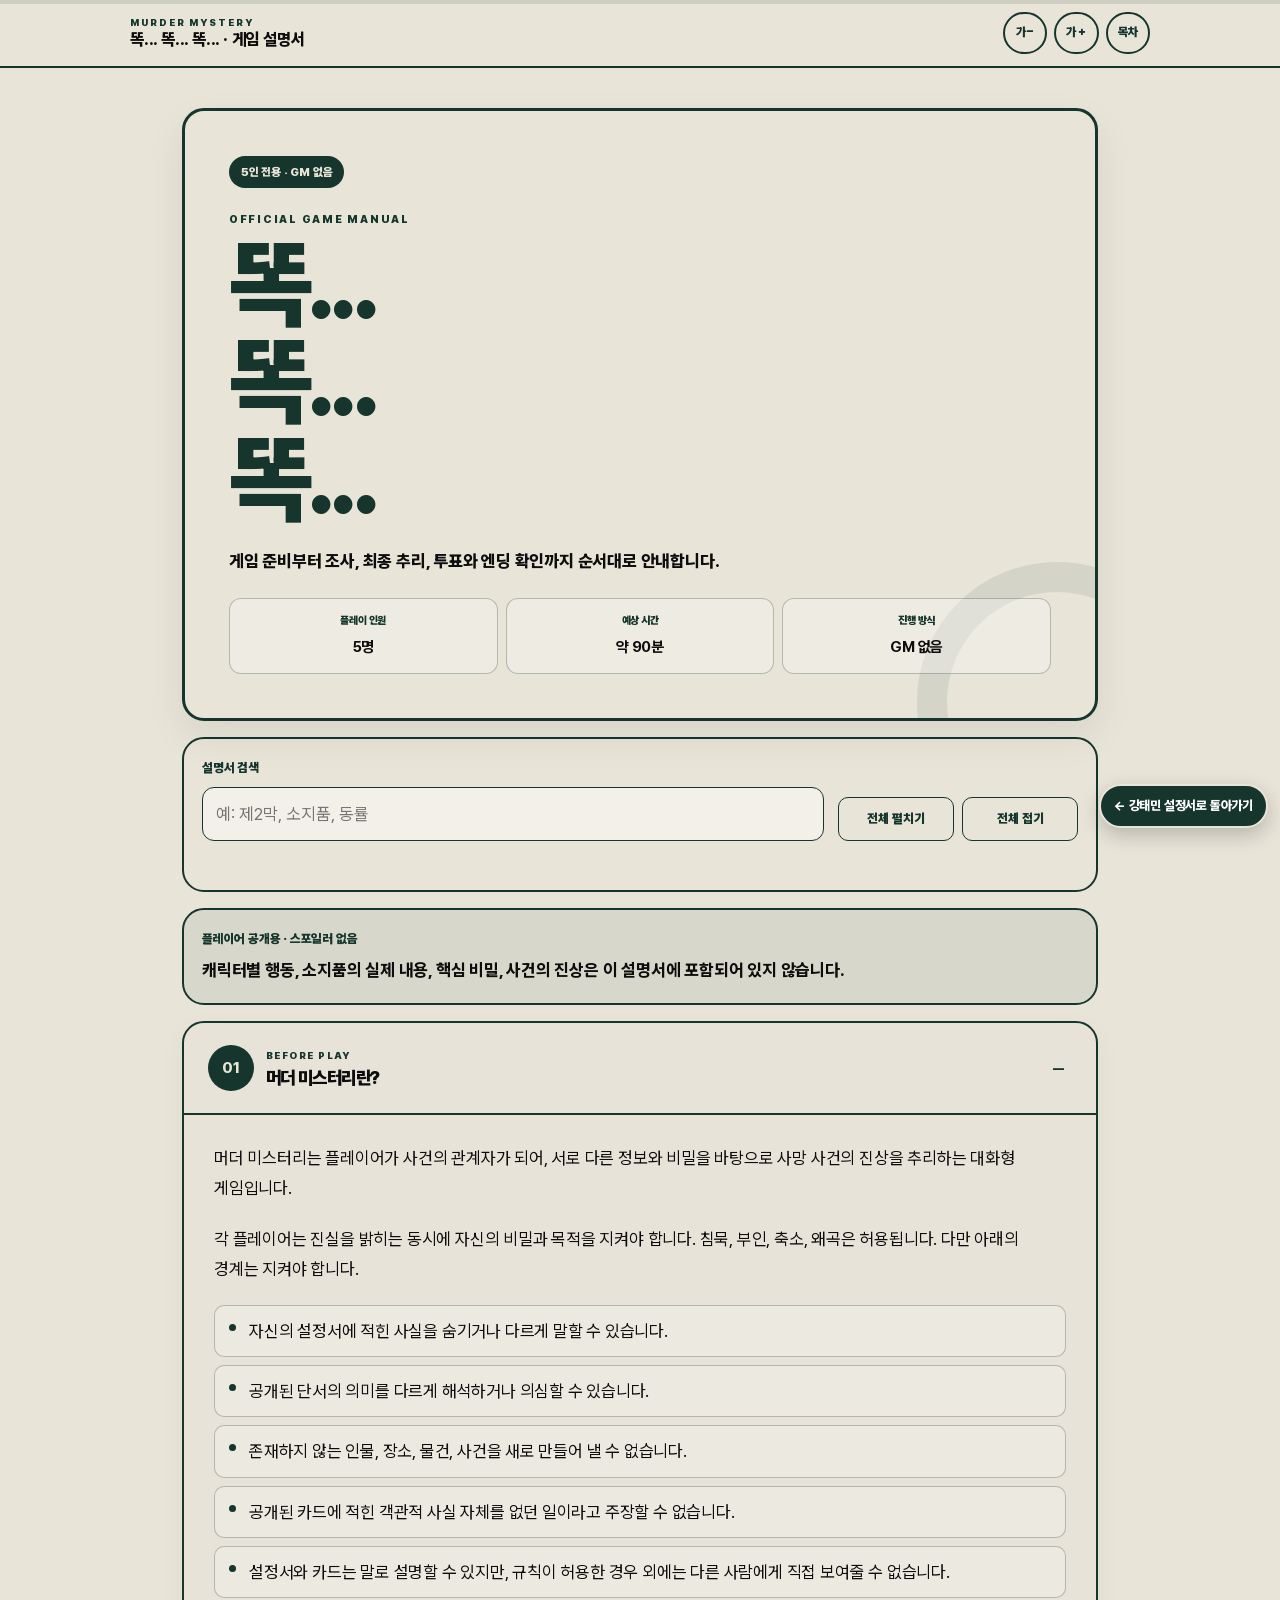
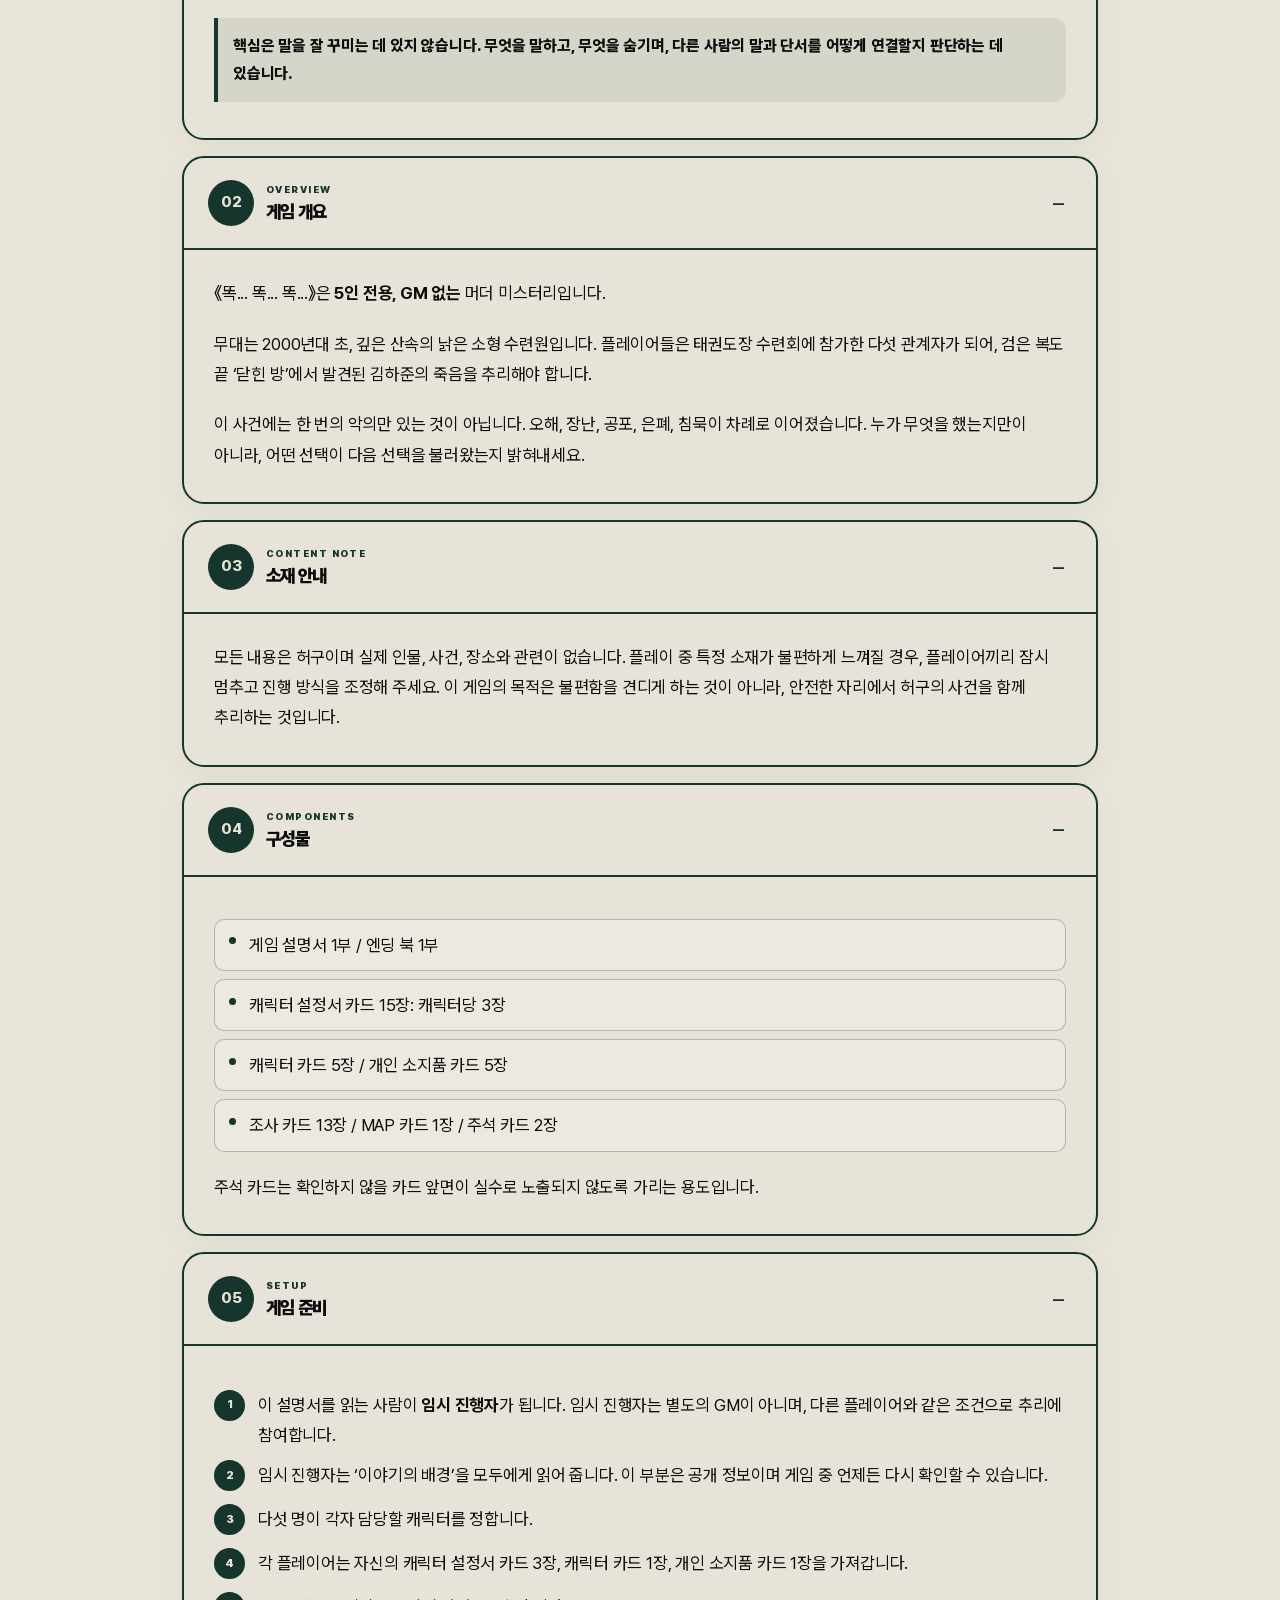
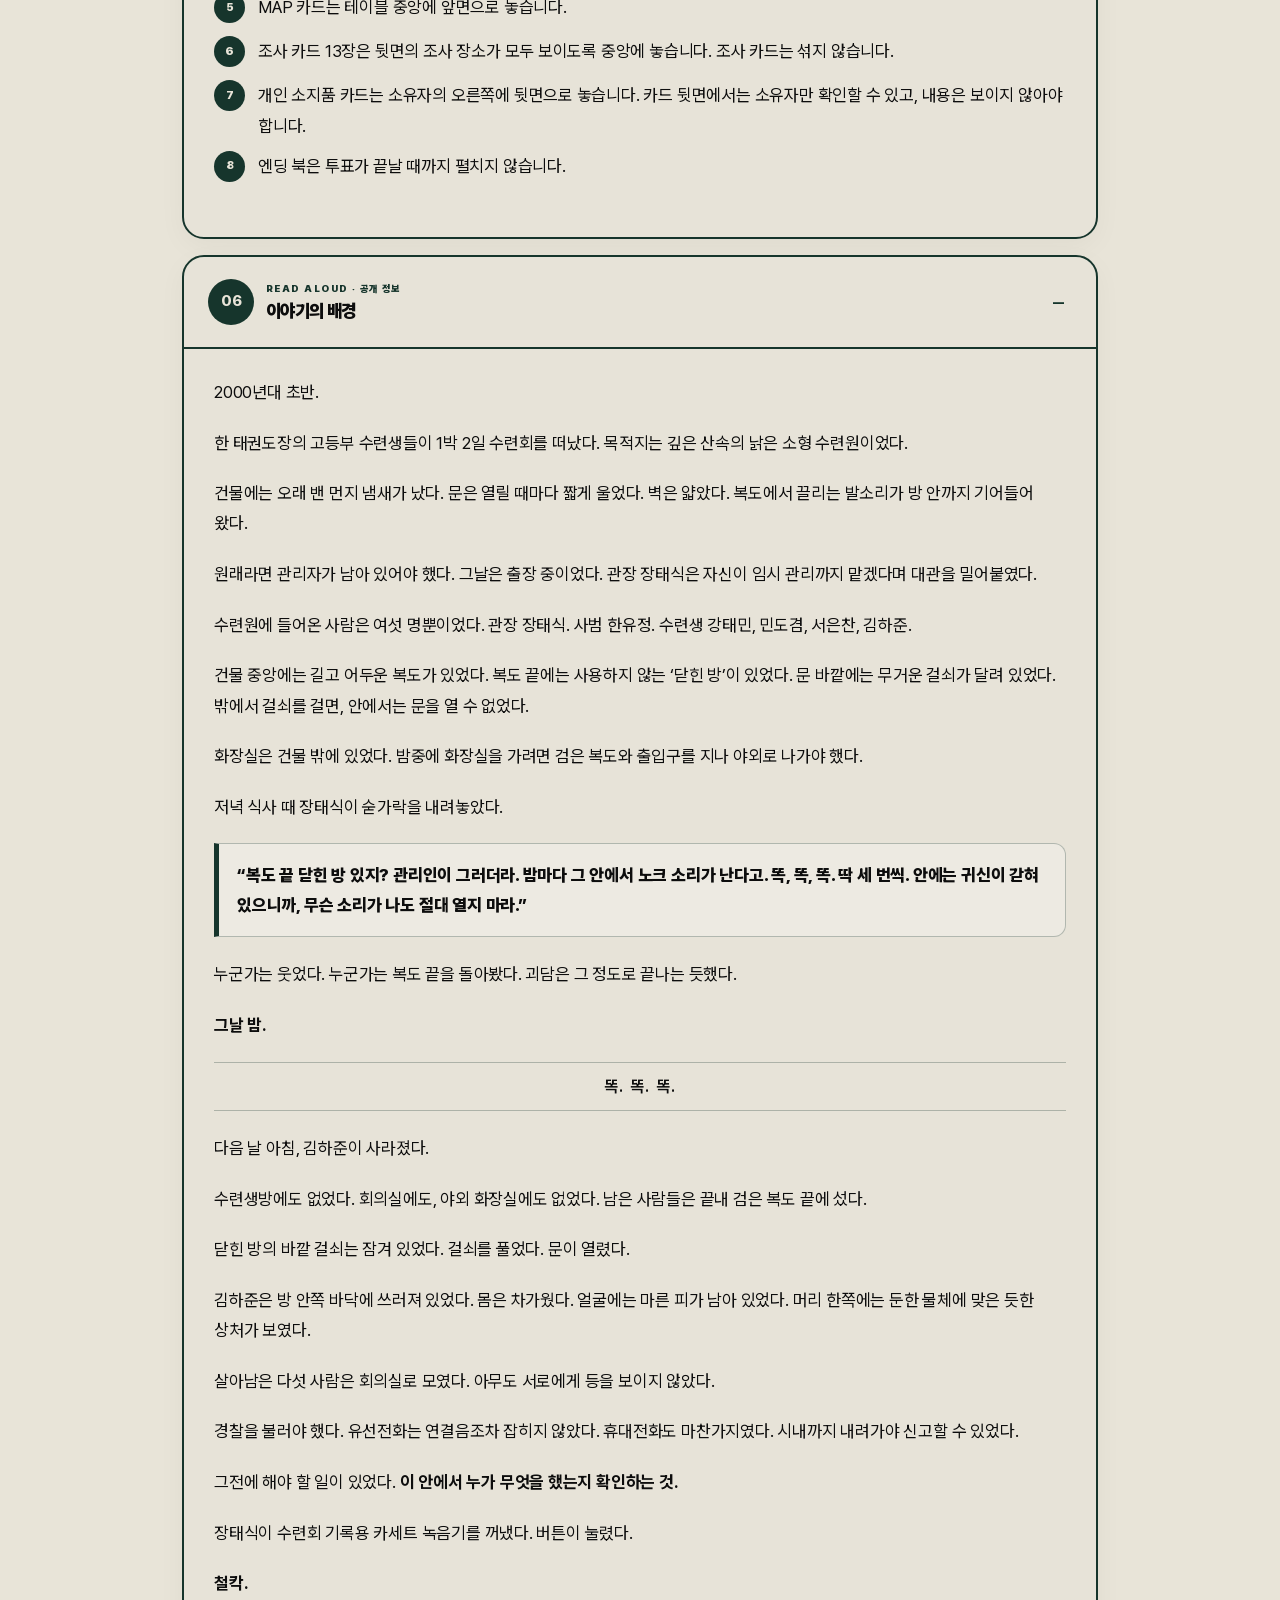
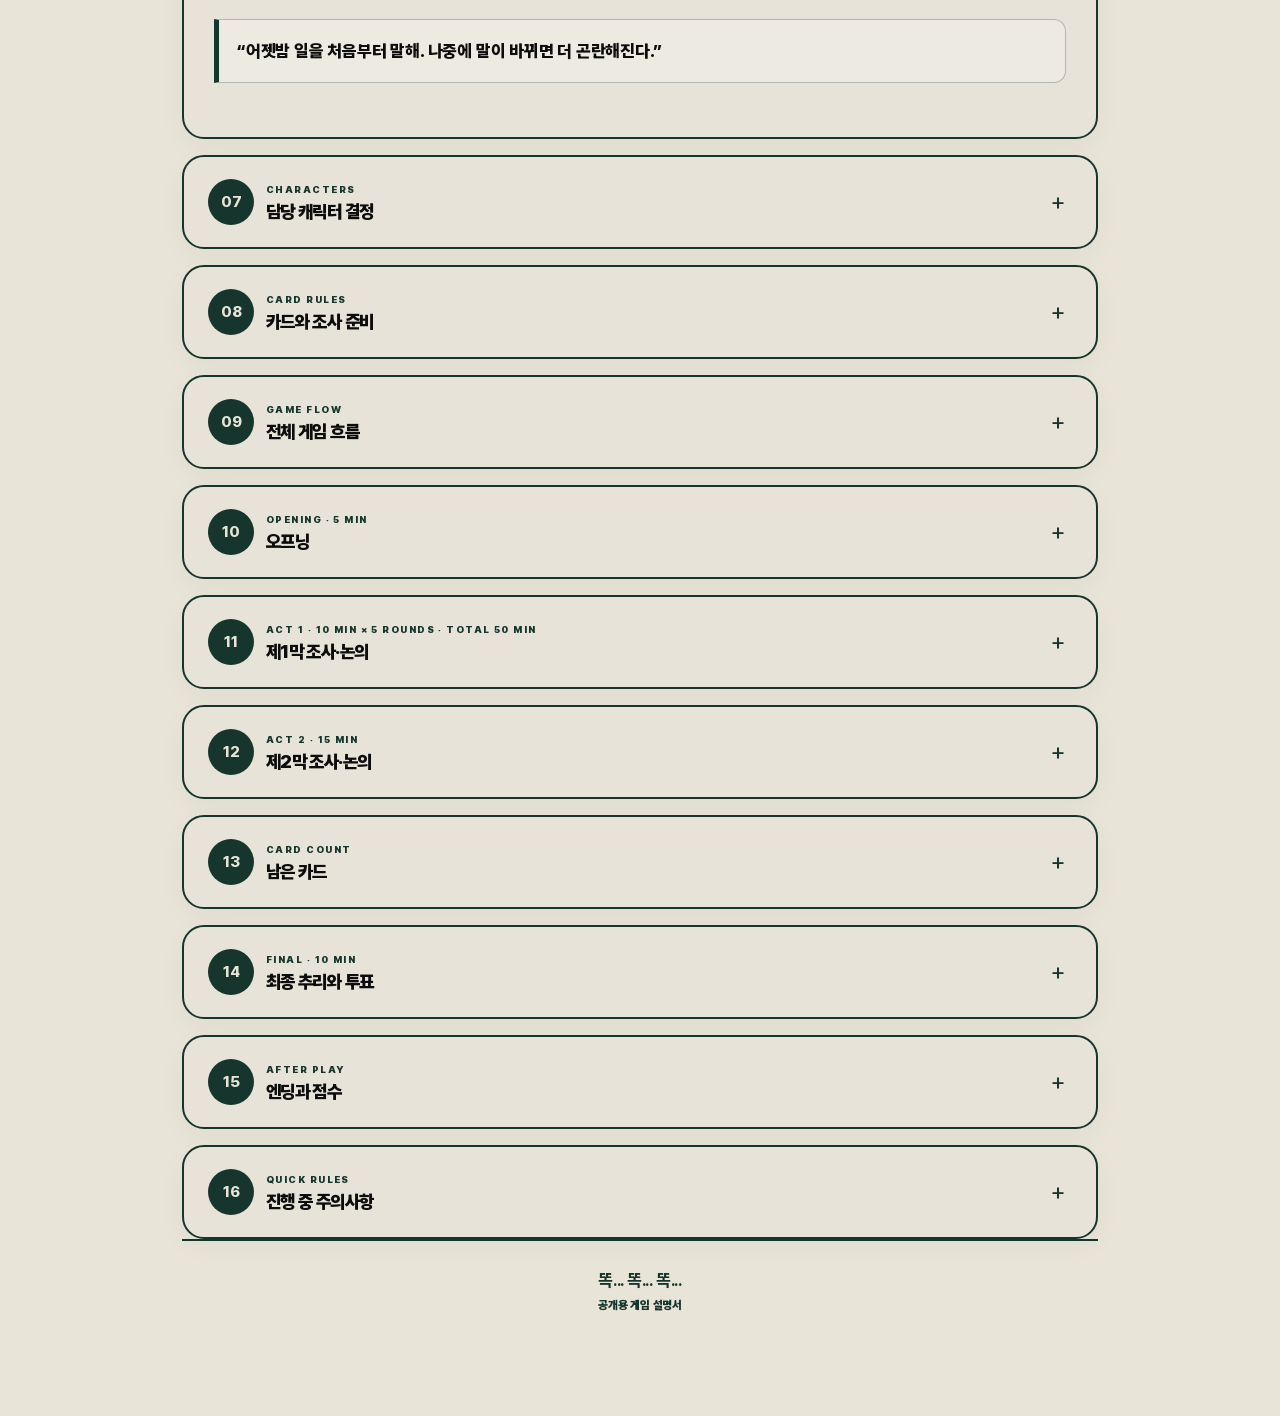
==== game-guide/index.html @ 873e5800 "Add files via upload" ====
<!DOCTYPE html>
<html lang="ko">
<head>
  <meta charset="UTF-8">
  <meta name="viewport" content="width=device-width, initial-scale=1, viewport-fit=cover">
  <meta name="theme-color" content="#E8E4D8">
  <meta name="color-scheme" content="light">
  <meta name="robots" content="noindex,nofollow,noarchive,nosnippet">
  <title>똑... 똑... 똑... | 게임 설명서</title>
  <meta name="description" content="5인용 GM 없는 머더 미스터리 《똑... 똑... 똑...》 공개용 모바일 게임 설명서">
  <link rel="stylesheet" href="style.css">
</head>
<body>
  <a class="character-return" id="characterReturn" href="../index.html?from=guide" aria-label="강태민 설정서로 돌아가기">← 강태민 설정서로 돌아가기</a>
  <div class="scroll-progress" aria-hidden="true"><div class="scroll-progress__bar" id="scrollProgress"></div></div>
  <header class="site-header">
    <div class="site-header__inner">
      <div class="brand"><span class="brand__eyebrow">MURDER MYSTERY</span><h1 class="brand__title">똑... 똑... 똑... · 게임 설명서</h1></div>
      <div class="header-actions" aria-label="읽기 설정">
        <button class="icon-button" id="fontDown" type="button" aria-label="글자 크기 줄이기">가−</button>
        <button class="icon-button" id="fontUp" type="button" aria-label="글자 크기 키우기">가＋</button>
        <button class="icon-button" id="menuToggle" type="button" aria-expanded="false" aria-controls="quickNav">목차</button>
      </div>
    </div>
  </header>
  <nav class="quick-nav" id="quickNav" aria-label="빠른 이동"><a href="#murder-mystery">머더 미스터리란?</a>
<a href="#overview">게임 개요</a>
<a href="#content-note">소재 안내</a>
<a href="#components">구성물</a>
<a href="#setup">게임 준비</a>
<a href="#story">이야기의 배경</a>
<a href="#characters">담당 캐릭터 결정</a>
<a href="#cards">카드와 조사 준비</a>
<a href="#flow">전체 게임 흐름</a>
<a href="#opening">오프닝</a>
<a href="#act-one">제1막 조사·논의</a>
<a href="#act-two">제2막 조사·논의</a>
<a href="#remaining">남은 카드</a>
<a href="#deduction-vote">최종 추리와 투표</a>
<a href="#ending-score">엔딩과 점수</a>
<a href="#important-rules">진행 중 주의사항</a></nav>
  <main class="page-shell">
    <section class="manual-hero">
      <span class="manual-hero__badge">5인 전용 · GM 없음</span>
      <p class="manual-hero__eyebrow">OFFICIAL GAME MANUAL</p>
      <h2>똑...<br>똑...<br>똑...</h2>
      <p class="manual-hero__subtitle">게임 준비부터 조사, 최종 추리, 투표와 엔딩 확인까지 순서대로 안내합니다.</p>
      <div class="manual-summary">
        <div><span>플레이 인원</span><strong>5명</strong></div>
        <div><span>예상 시간</span><strong>약 90분</strong></div>
        <div><span>진행 방식</span><strong>GM 없음</strong></div>
      </div>
    </section>
    <section class="manual-tools" aria-label="설명서 도구">
      <label class="search-box" for="manualSearch"><span>설명서 검색</span><input id="manualSearch" type="search" placeholder="예: 제2막, 소지품, 동률"></label>
      <div class="tool-buttons"><button id="expandAll" type="button">전체 펼치기</button><button id="collapseAll" type="button">전체 접기</button></div>
      <p class="search-status" id="searchStatus" aria-live="polite"></p>
    </section>
    <section class="important-note">
      <strong>플레이어 공개용 · 스포일러 없음</strong>
      <p>캐릭터별 행동, 소지품의 실제 내용, 핵심 비밀, 사건의 진상은 이 설명서에 포함되어 있지 않습니다.</p>
    </section>
    <div id="manualSections">
      <article class="manual-section" id="murder-mystery">
        <button class="section-toggle" type="button" aria-expanded="true" aria-controls="murder-mystery-content">
          <span class="section-number">01</span>
          <span class="section-title-group">
            <span class="section-kicker">BEFORE PLAY</span>
            <span class="section-title">머더 미스터리란?</span>
          </span>
          <span class="toggle-mark" aria-hidden="true">−</span>
        </button>
        <div class="section-content" id="murder-mystery-content">
          <div class="prose">
        <p>머더 미스터리는 플레이어가 사건의 관계자가 되어, 서로 다른 정보와 비밀을 바탕으로 사망 사건의 진상을 추리하는 대화형 게임입니다.</p>
        <p>각 플레이어는 진실을 밝히는 동시에 자신의 비밀과 목적을 지켜야 합니다. 침묵, 부인, 축소, 왜곡은 허용됩니다. 다만 아래의 경계는 지켜야 합니다.</p>
        <ul class="manual-list">
          <li>자신의 설정서에 적힌 사실을 숨기거나 다르게 말할 수 있습니다.</li>
          <li>공개된 단서의 의미를 다르게 해석하거나 의심할 수 있습니다.</li>
          <li>존재하지 않는 인물, 장소, 물건, 사건을 새로 만들어 낼 수 없습니다.</li>
          <li>공개된 카드에 적힌 객관적 사실 자체를 없던 일이라고 주장할 수 없습니다.</li>
          <li>설정서와 카드는 말로 설명할 수 있지만, 규칙이 허용한 경우 외에는 다른 사람에게 직접 보여줄 수 없습니다.</li>
        </ul>
        <div class="rule-callout">핵심은 말을 잘 꾸미는 데 있지 않습니다. 무엇을 말하고, 무엇을 숨기며, 다른 사람의 말과 단서를 어떻게 연결할지 판단하는 데 있습니다.</div></div>
        </div>
      </article>

      <article class="manual-section" id="overview">
        <button class="section-toggle" type="button" aria-expanded="true" aria-controls="overview-content">
          <span class="section-number">02</span>
          <span class="section-title-group">
            <span class="section-kicker">OVERVIEW</span>
            <span class="section-title">게임 개요</span>
          </span>
          <span class="toggle-mark" aria-hidden="true">−</span>
        </button>
        <div class="section-content" id="overview-content">
          <div class="prose">
        <p>《똑... 똑... 똑...》은 <strong>5인 전용, GM 없는</strong> 머더 미스터리입니다.</p>
        <p>무대는 2000년대 초, 깊은 산속의 낡은 소형 수련원입니다. 플레이어들은 태권도장 수련회에 참가한 다섯 관계자가 되어, 검은 복도 끝 ‘닫힌 방’에서 발견된 김하준의 죽음을 추리해야 합니다.</p>
        <p>이 사건에는 한 번의 악의만 있는 것이 아닙니다. 오해, 장난, 공포, 은폐, 침묵이 차례로 이어졌습니다. 누가 무엇을 했는지만이 아니라, 어떤 선택이 다음 선택을 불러왔는지 밝혀내세요.</p></div>
        </div>
      </article>

      <article class="manual-section" id="content-note">
        <button class="section-toggle" type="button" aria-expanded="true" aria-controls="content-note-content">
          <span class="section-number">03</span>
          <span class="section-title-group">
            <span class="section-kicker">CONTENT NOTE</span>
            <span class="section-title">소재 안내</span>
          </span>
          <span class="toggle-mark" aria-hidden="true">−</span>
        </button>
        <div class="section-content" id="content-note-content">
          <div class="prose">
        <p>모든 내용은 허구이며 실제 인물, 사건, 장소와 관련이 없습니다. 플레이 중 특정 소재가 불편하게 느껴질 경우, 플레이어끼리 잠시 멈추고 진행 방식을 조정해 주세요. 이 게임의 목적은 불편함을 견디게 하는 것이 아니라, 안전한 자리에서 허구의 사건을 함께 추리하는 것입니다.</p></div>
        </div>
      </article>

      <article class="manual-section" id="components">
        <button class="section-toggle" type="button" aria-expanded="true" aria-controls="components-content">
          <span class="section-number">04</span>
          <span class="section-title-group">
            <span class="section-kicker">COMPONENTS</span>
            <span class="section-title">구성물</span>
          </span>
          <span class="toggle-mark" aria-hidden="true">−</span>
        </button>
        <div class="section-content" id="components-content">
          <div class="prose">
        <ul class="manual-list">
          <li>게임 설명서 1부 / 엔딩 북 1부</li>
          <li>캐릭터 설정서 카드 15장: 캐릭터당 3장</li>
          <li>캐릭터 카드 5장 / 개인 소지품 카드 5장</li>
          <li>조사 카드 13장 / MAP 카드 1장 / 주석 카드 2장</li>
        </ul>
        <p>주석 카드는 확인하지 않을 카드 앞면이 실수로 노출되지 않도록 가리는 용도입니다.</p></div>
        </div>
      </article>

      <article class="manual-section" id="setup">
        <button class="section-toggle" type="button" aria-expanded="true" aria-controls="setup-content">
          <span class="section-number">05</span>
          <span class="section-title-group">
            <span class="section-kicker">SETUP</span>
            <span class="section-title">게임 준비</span>
          </span>
          <span class="toggle-mark" aria-hidden="true">−</span>
        </button>
        <div class="section-content" id="setup-content">
          <div class="prose">
        <ol class="numbered-list">
          <li>이 설명서를 읽는 사람이 <strong>임시 진행자</strong>가 됩니다. 임시 진행자는 별도의 GM이 아니며, 다른 플레이어와 같은 조건으로 추리에 참여합니다.</li>
          <li>임시 진행자는 ‘이야기의 배경’을 모두에게 읽어 줍니다. 이 부분은 공개 정보이며 게임 중 언제든 다시 확인할 수 있습니다.</li>
          <li>다섯 명이 각자 담당할 캐릭터를 정합니다.</li>
          <li>각 플레이어는 자신의 캐릭터 설정서 카드 3장, 캐릭터 카드 1장, 개인 소지품 카드 1장을 가져갑니다.</li>
          <li>MAP 카드는 테이블 중앙에 앞면으로 놓습니다.</li>
          <li>조사 카드 13장은 뒷면의 조사 장소가 모두 보이도록 중앙에 놓습니다. 조사 카드는 섞지 않습니다.</li>
          <li>개인 소지품 카드는 소유자의 오른쪽에 뒷면으로 놓습니다. 카드 뒷면에서는 소유자만 확인할 수 있고, 내용은 보이지 않아야 합니다.</li>
          <li>엔딩 북은 투표가 끝날 때까지 펼치지 않습니다.</li>
        </ol></div>
        </div>
      </article>

      <article class="manual-section" id="story">
        <button class="section-toggle" type="button" aria-expanded="true" aria-controls="story-content">
          <span class="section-number">06</span>
          <span class="section-title-group">
            <span class="section-kicker">READ ALOUD · 공개 정보</span>
            <span class="section-title">이야기의 배경</span>
          </span>
          <span class="toggle-mark" aria-hidden="true">−</span>
        </button>
        <div class="section-content" id="story-content">
          <div class="prose">
        <div class="story">
          <p>2000년대 초반.</p>
          <p>한 태권도장의 고등부 수련생들이 1박 2일 수련회를 떠났다. 목적지는 깊은 산속의 낡은 소형 수련원이었다.</p>
          <p>건물에는 오래 밴 먼지 냄새가 났다. 문은 열릴 때마다 짧게 울었다. 벽은 얇았다. 복도에서 끌리는 발소리가 방 안까지 기어들어 왔다.</p>
          <p>원래라면 관리자가 남아 있어야 했다. 그날은 출장 중이었다. 관장 장태식은 자신이 임시 관리까지 맡겠다며 대관을 밀어붙였다.</p>
          <p>수련원에 들어온 사람은 여섯 명뿐이었다. 관장 장태식. 사범 한유정. 수련생 강태민, 민도겸, 서은찬, 김하준.</p>
          <p>건물 중앙에는 길고 어두운 복도가 있었다. 복도 끝에는 사용하지 않는 ‘닫힌 방’이 있었다. 문 바깥에는 무거운 걸쇠가 달려 있었다. 밖에서 걸쇠를 걸면, 안에서는 문을 열 수 없었다.</p>
          <p>화장실은 건물 밖에 있었다. 밤중에 화장실을 가려면 검은 복도와 출입구를 지나 야외로 나가야 했다.</p>
          <p>저녁 식사 때 장태식이 숟가락을 내려놓았다.</p>
          <blockquote>“복도 끝 닫힌 방 있지? 관리인이 그러더라. 밤마다 그 안에서 노크 소리가 난다고. 똑, 똑, 똑. 딱 세 번씩. 안에는 귀신이 갇혀 있으니까, 무슨 소리가 나도 절대 열지 마라.”</blockquote>
          <p>누군가는 웃었다. 누군가는 복도 끝을 돌아봤다. 괴담은 그 정도로 끝나는 듯했다.</p>
          <p><strong>그날 밤.</strong></p>
          <p class="story-knock" aria-label="똑. 똑. 똑.">똑. 똑. 똑.</p>
          <p>다음 날 아침, 김하준이 사라졌다.</p>
          <p>수련생방에도 없었다. 회의실에도, 야외 화장실에도 없었다. 남은 사람들은 끝내 검은 복도 끝에 섰다.</p>
          <p>닫힌 방의 바깥 걸쇠는 잠겨 있었다. 걸쇠를 풀었다. 문이 열렸다.</p>
          <p>김하준은 방 안쪽 바닥에 쓰러져 있었다. 몸은 차가웠다. 얼굴에는 마른 피가 남아 있었다. 머리 한쪽에는 둔한 물체에 맞은 듯한 상처가 보였다.</p>
          <p>살아남은 다섯 사람은 회의실로 모였다. 아무도 서로에게 등을 보이지 않았다.</p>
          <p>경찰을 불러야 했다. 유선전화는 연결음조차 잡히지 않았다. 휴대전화도 마찬가지였다. 시내까지 내려가야 신고할 수 있었다.</p>
          <p>그전에 해야 할 일이 있었다. <strong>이 안에서 누가 무엇을 했는지 확인하는 것.</strong></p>
          <p>장태식이 수련회 기록용 카세트 녹음기를 꺼냈다. 버튼이 눌렸다.</p>
          <p><strong>철칵.</strong></p>
          <blockquote>“어젯밤 일을 처음부터 말해. 나중에 말이 바뀌면 더 곤란해진다.”</blockquote>
        </div></div>
        </div>
      </article>

      <article class="manual-section" id="characters">
        <button class="section-toggle" type="button" aria-expanded="false" aria-controls="characters-content">
          <span class="section-number">07</span>
          <span class="section-title-group">
            <span class="section-kicker">CHARACTERS</span>
            <span class="section-title">담당 캐릭터 결정</span>
          </span>
          <span class="toggle-mark" aria-hidden="true">+</span>
        </button>
        <div class="section-content" id="characters-content" hidden>
          <div class="prose">
        <p>아래 다섯 캐릭터 중 각자 한 명을 담당합니다. 희망 캐릭터가 겹치면 상의하여 정하고, 합의가 어렵다면 무작위로 정합니다.</p>
        <ul class="manual-list">
          <li><strong>강태민</strong> / 남성 / 18세 / 태권도장 수련생 / 분위기를 주도하는 고등부 수련생</li>
          <li><strong>민도겸</strong> / 남성 / 18세 / 태권도장 수련생 / 중심 인물의 곁에서 조용히 분위기를 따르는 학생</li>
          <li><strong>서은찬</strong> / 남성 / 17세 / 태권도장 수련생 / 불안이 많고 주변의 눈치를 빠르게 읽는 학생</li>
          <li><strong>한유정</strong> / 여성 / 28세 / 태권도장 사범 / 수련생들을 가장 가까이에서 지도하는 사람</li>
          <li><strong>장태식</strong> / 남성 / 45세 / 태권도장 관장 / 수련회와 시설 안전을 책임진 인솔자</li>
        </ul></div>
        </div>
      </article>

      <article class="manual-section" id="cards">
        <button class="section-toggle" type="button" aria-expanded="false" aria-controls="cards-content">
          <span class="section-number">08</span>
          <span class="section-title-group">
            <span class="section-kicker">CARD RULES</span>
            <span class="section-title">카드와 조사 준비</span>
          </span>
          <span class="toggle-mark" aria-hidden="true">+</span>
        </button>
        <div class="section-content" id="cards-content" hidden>
          <div class="prose">
        <h3>캐릭터 설정서</h3><p>각 플레이어는 자신의 캐릭터 설정서 3장을 손에 들고 진행합니다. 설정서는 언제든 다시 읽을 수 있지만 다른 사람에게 직접 보여줄 수 없습니다.</p>
        <h3>캐릭터 카드</h3><p>오프닝의 첫 진술을 읽을 때만 확인합니다. 첫 진술은 문장을 바꾸지 말고 그대로 읽습니다.</p>
        <h3>개인 소지품 카드</h3><p>소유자만 언제든 확인할 수 있습니다. 다만 조사 대상으로 선택되기 전에는 카드 앞면을 공개하거나 다른 사람에게 보여줄 수 없습니다. 소지품의 내용을 말로 설명하거나 숨기거나 왜곡하는 것은 가능합니다.</p>
        <h3>조사 카드</h3><p>뒷면에는 조사할 장소나 대상의 이름만 적혀 있고, 카드 내용은 앞면에만 있습니다. 섞지 않고 모든 플레이어가 원하는 조사 대상을 고를 수 있도록 펼쳐 놓습니다.</p>
        <div class="rule-callout"><strong>조사 카드 13장 + 개인 소지품 카드 5장 = 조사 가능 카드 18장</strong></div></div>
        </div>
      </article>

      <article class="manual-section" id="flow">
        <button class="section-toggle" type="button" aria-expanded="false" aria-controls="flow-content">
          <span class="section-number">09</span>
          <span class="section-title-group">
            <span class="section-kicker">GAME FLOW</span>
            <span class="section-title">전체 게임 흐름</span>
          </span>
          <span class="toggle-mark" aria-hidden="true">+</span>
        </button>
        <div class="section-content" id="flow-content" hidden>
          <div class="prose">
        <div class="flow-box flow-box--timeline">
          <span>오프닝 <strong>5분</strong></span><span class="flow-box__act-one">제1막 <strong>10분 × 5회</strong><small>총 50분 · 5회 모두 진행</small></span><span>제2막 <strong>15분</strong></span><span>최종 추리 <strong>5분</strong></span><span>투표 <strong>5분</strong></span><span>엔딩·점수</span>
        </div>
        <p>제한 시간은 긴장을 위한 기준입니다. 전원이 동의하면 조금 조정할 수 있습니다.</p></div>
        </div>
      </article>

      <article class="manual-section" id="opening">
        <button class="section-toggle" type="button" aria-expanded="false" aria-controls="opening-content">
          <span class="section-number">10</span>
          <span class="section-title-group">
            <span class="section-kicker">OPENING · 5 MIN</span>
            <span class="section-title">오프닝</span>
          </span>
          <span class="toggle-mark" aria-hidden="true">+</span>
        </button>
        <div class="section-content" id="opening-content" hidden>
          <div class="prose">
        <ol class="numbered-list">
          <li>모두 자신의 캐릭터 설정서 3장을 조용히 읽습니다.</li>
          <li>설정서의 원문은 다른 플레이어에게 보여주거나 그대로 낭독하지 않습니다.</li>
          <li>설정서 확인이 끝나면 캐릭터 카드의 첫 진술을 순서대로 읽습니다.</li>
          <li>첫 진술은 김하준의 시신이 발견된 직후, 각 인물이 녹음기 앞에서 한 공개 진술입니다. 문장을 바꾸지 않습니다.</li>
          <li>모든 첫 진술이 끝나면 제1막 <strong>1회차</strong>를 시작합니다.</li>
        </ol></div>
        </div>
      </article>

      <article class="manual-section" id="act-one">
        <button class="section-toggle" type="button" aria-expanded="false" aria-controls="act-one-content">
          <span class="section-number">11</span>
          <span class="section-title-group">
            <span class="section-kicker">ACT 1 · 10 MIN × 5 ROUNDS · TOTAL 50 MIN</span>
            <span class="section-title">제1막 조사·논의</span>
          </span>
          <span class="toggle-mark" aria-hidden="true">+</span>
        </button>
        <div class="section-content" id="act-one-content" hidden>
          <div class="prose">
        <div class="act-one-alert" role="note" aria-label="제1막 반복 진행 안내">
          <strong>한 번만 진행하고 제2막으로 넘어가지 마세요.</strong>
          <span>아래의 <b>10분짜리 조사·논의를 담당자를 바꾸며 총 5회 반복</b>합니다. 제1막 전체 시간은 총 50분입니다.</span>
        </div>

        <h3 class="step-heading">제1막 전체 5회차</h3>
        <div class="round-repeat-grid" aria-label="제1막 1회차부터 5회차까지">
          <div class="round-repeat-item"><strong>1회차</strong><span>10분</span></div>
          <div class="round-repeat-item"><strong>2회차</strong><span>10분</span></div>
          <div class="round-repeat-item"><strong>3회차</strong><span>10분</span></div>
          <div class="round-repeat-item"><strong>4회차</strong><span>10분</span></div>
          <div class="round-repeat-item"><strong>5회차</strong><span>10분</span></div>
        </div>
        <p class="round-repeat-caption">첫 조사 담당자를 정한 뒤, 매 회차가 끝날 때마다 시계 방향의 다음 플레이어가 담당합니다. 다섯 명 모두 한 번씩 담당해야 합니다.</p>

        <h3 class="step-heading">한 회차 10분의 진행 순서</h3>
        <ol class="round-flow-list">
          <li><span class="flow-number" aria-hidden="true">1</span><span class="flow-text">이번 회차의 조사 담당자를 확인합니다.</span></li>
          <li><span class="flow-number" aria-hidden="true">2</span><span class="flow-text">조사 담당자가 조사 가능 카드 2장을 선택합니다.</span></li>
          <li><span class="flow-number" aria-hidden="true">3</span><span class="flow-text">선택한 두 카드를 즉시 전체 공개합니다.</span></li>
          <li><span class="flow-number" aria-hidden="true">4</span><span class="flow-text">10분 중 남은 시간 동안 자유롭게 논의합니다.</span></li>
          <li><span class="flow-number" aria-hidden="true">5</span><span class="flow-text">10분이 끝나면 다음 담당자로 바꾸어 새 회차를 시작합니다.</span></li>
        </ol>
        <p>각 조사 담당자는 아직 공개되지 않은 조사 가능 카드 2장을 고릅니다.</p>
        <ul class="manual-list">
          <li>조사 카드 2장을 선택할 수 있습니다.</li>
          <li>조사 카드 1장과 다른 사람의 개인 소지품 카드 1장을 선택할 수 있습니다.</li>
          <li>개인 소지품 카드 2장을 동시에 선택할 수 없습니다.</li>
          <li>자신의 개인 소지품 카드는 선택할 수 없습니다.</li>
        </ul>
        <p>선택한 두 카드는 즉시 전체 공개합니다. 공개된 카드는 테이블 중앙에 앞면으로 놓고 누구나 다시 확인할 수 있게 둡니다.</p>
        <p>카드 공개 뒤 남은 시간 동안 자유롭게 논의합니다. 공개 단서, 첫 진술, 서로의 말에 드러난 모순을 연결해 사건을 추리합니다.</p></div>
        <div class="act-one-exit" role="note">
          <strong>제2막으로 넘어가기 전 반드시 확인</strong>
          <span>① 5회차까지 모두 종료&nbsp;&nbsp; ② 다섯 명 모두 조사 담당 완료&nbsp;&nbsp; ③ 공개 카드 총 10장</span>
          <b>세 조건이 모두 충족되어야 제2막으로 이동합니다.</b>
        </div>
        </div>
      </article>

      <article class="manual-section" id="act-two">
        <button class="section-toggle" type="button" aria-expanded="false" aria-controls="act-two-content">
          <span class="section-number">12</span>
          <span class="section-title-group">
            <span class="section-kicker">ACT 2 · 15 MIN</span>
            <span class="section-title">제2막 조사·논의</span>
          </span>
          <span class="toggle-mark" aria-hidden="true">+</span>
        </button>
        <div class="section-content" id="act-two-content" hidden>
          <div class="prose">
        <div class="rule-callout"><strong>제1막 5회차를 모두 마치고, 전체 공개 카드가 총 10장인지 확인한 뒤 제2막을 시작합니다.</strong></div>
        <ol class="numbered-list">
          <li>첫 조사 담당자부터 시계 방향으로 아직 확인되지 않은 조사 가능 카드 1장을 골라 자기 앞에 뒷면으로 가져옵니다.</li>
          <li>앞선 플레이어가 가져간 카드는 다시 선택할 수 없습니다.</li>
          <li>다섯 명의 선택이 모두 끝난 뒤, 각자 가져온 카드 앞면을 개인적으로 확인합니다.</li>
          <li>가져온 카드는 전체 공개하거나 다른 플레이어에게 직접 보여줄 수 없습니다.</li>
          <li>카드 내용을 말로 설명하는 것은 가능하며, 숨기거나 왜곡하거나 거짓말할 수도 있습니다.</li>
        </ol>
        <div class="rule-callout">다른 사람의 개인 소지품을 가져왔다면 원래 소유자도 내용을 알고 있습니다. 제2막 정보는 ‘선택한 사람만 아는 정보’가 아니라 <strong>전체에게 공개되지 않은 정보</strong>입니다.</div></div>
        </div>
      </article>

      <article class="manual-section" id="remaining">
        <button class="section-toggle" type="button" aria-expanded="false" aria-controls="remaining-content">
          <span class="section-number">13</span>
          <span class="section-title-group">
            <span class="section-kicker">CARD COUNT</span>
            <span class="section-title">남은 카드</span>
          </span>
          <span class="toggle-mark" aria-hidden="true">+</span>
        </button>
        <div class="section-content" id="remaining-content" hidden>
          <div class="prose">
        <div class="flow-box"><span>전체 <strong>18장</strong></span><span>제1막 전체 공개 <strong>10장</strong></span><span>제2막 비공개 확인 <strong>5장</strong></span><span>끝까지 미확인 <strong>3장</strong></span></div>
        <p>마지막까지 확인되지 않은 3장은 게임 종료 전까지 볼 수 없습니다.</p>
        <p>카드 선택 자체도 추리의 일부입니다. 모든 조합이 같은 난도로 이어지는 것은 아니므로, 이미 나온 정보와 연결되는 장소와 소지품을 신중히 선택해야 합니다.</p></div>
        </div>
      </article>

      <article class="manual-section" id="deduction-vote">
        <button class="section-toggle" type="button" aria-expanded="false" aria-controls="deduction-vote-content">
          <span class="section-number">14</span>
          <span class="section-title-group">
            <span class="section-kicker">FINAL · 10 MIN</span>
            <span class="section-title">최종 추리와 투표</span>
          </span>
          <span class="toggle-mark" aria-hidden="true">+</span>
        </button>
        <div class="section-content" id="deduction-vote-content" hidden>
          <div class="prose">
        <h3>최종 추리 · 5분</h3>
        <p>제2막 조사 / 논의가 끝나면 최종 추리를 진행한다. 제한 시간은 5분이다. 이 시간에는 더 이상 카드를 선택하지 않는다. 플레이어들은 지금까지 나온 정보를 바탕으로 마지막 논의를 한다. 최종 추리가 끝나면 투표로 넘어간다.</p>
        <h3>투표 · 5분</h3>
        <p>김하준의 사망에 가장 직접적인 원인을 만들고, 그를 살릴 수 있었던 마지막 가능성을 끊은 <strong>‘최종 책임자’ 한 명</strong>을 지목합니다. 어느 인물도 이 기준에 해당하지 않고 순수한 사고사라고 판단한다면 ‘사고사’에 투표할 수 있습니다.</p>
        <p>원한다면 투표 직전 각자 최종 추리를 1분 이내로 말합니다. 투표는 동시에 공개합니다.</p>
        <div class="rule-callout">동률이면 동률 대상만 두고 3분간 재논의한 뒤 재투표합니다. 다시 동률이면 제1막의 첫 조사 담당자가 동률 대상 중 하나를 최종 지목합니다.</div></div>
        </div>
      </article>

      <article class="manual-section" id="ending-score">
        <button class="section-toggle" type="button" aria-expanded="false" aria-controls="ending-score-content">
          <span class="section-number">15</span>
          <span class="section-title-group">
            <span class="section-kicker">AFTER PLAY</span>
            <span class="section-title">엔딩과 점수</span>
          </span>
          <span class="toggle-mark" aria-hidden="true">+</span>
        </button>
        <div class="section-content" id="ending-score-content" hidden>
          <div class="prose">
        <h3>엔딩 확인</h3>
        <ol class="numbered-list">
          <li>최종 지목 대상에 해당하는 엔딩을 읽습니다.</li>
          <li>반드시 ‘사건의 진실’과 ‘주요 단서 해설’을 이어서 읽습니다.</li>
          <li>각자 숨긴 비밀, 제2막에서 확인한 카드, 공개되지 않은 개인 소지품을 자유롭게 밝히며 사건을 되짚습니다.</li>
        </ol>
        <h3>점수 계산 · 선택 규칙</h3>
        <p>점수는 사건의 진실을 확인한 뒤 각 설정서의 목적을 기준으로 계산합니다.</p>
        <p>‘특정 인물에게 핵심 비밀 두 가지가 모두 들키지 않는다’는 목표는 두 비밀이 모두 정확히 간파되었을 때만 실패합니다. 상대가 0개 또는 1개만 알아냈다면 성공입니다. 문장을 그대로 맞힐 필요는 없지만, 비밀이 사건에서 어떤 의미였는지 설명할 수 있어야 ‘간파’로 인정합니다.</p>
        <p>가장 높은 점수를 얻은 플레이어가 ‘최고 추리자’입니다. 동점은 공동 우승입니다.</p></div>
        </div>
      </article>

      <article class="manual-section" id="important-rules">
        <button class="section-toggle" type="button" aria-expanded="false" aria-controls="important-rules-content">
          <span class="section-number">16</span>
          <span class="section-title-group">
            <span class="section-kicker">QUICK RULES</span>
            <span class="section-title">진행 중 주의사항</span>
          </span>
          <span class="toggle-mark" aria-hidden="true">+</span>
        </button>
        <div class="section-content" id="important-rules-content" hidden>
          <div class="prose">
        <ul class="manual-list">
          <li>설정서와 비공개 카드는 직접 보여주지 않습니다.</li>
          <li>공개 카드의 존재와 객관적 문구는 부정할 수 없습니다. 해석과 책임은 얼마든지 다툴 수 있습니다.</li>
          <li>새로운 인물, 통로, 물건, 초자연 현상을 즉석에서 만들지 않습니다.</li>
          <li>자신의 비밀을 숨길 수 있지만, 게임 밖의 개인정보나 실제 경험을 연기에 끌어오지 않습니다.</li>
          <li>투표는 ‘가장 수상한 사람’이 아니라 사망의 결정적 흐름을 만든 최종 책임자를 고르는 절차입니다.</li>
        </ul></div>
        </div>
      </article></div>
    <section class="no-results" id="noResults" hidden><strong>검색 결과가 없습니다.</strong><p>다른 단어로 검색하거나 검색어를 지워 주세요.</p></section>
    <footer class="site-footer"><strong>똑... 똑... 똑...</strong><p>공개용 게임 설명서</p></footer>
  </main>
  <button class="back-to-top" id="backToTop" type="button" tabindex="-1" aria-hidden="true" aria-label="맨 위로 이동" title="맨 위로">↑</button>
  <script src="script.js"></script>
</body>
</html>
---- game-guide/style.css ----
@font-face {
  font-family: "Pretendard";
  src: url("PretendardVariable.woff2") format("woff2-variations");
  font-style: normal;
  font-weight: 100 900;
  font-display: swap;
}

.character-return {
  position: fixed;
  right: 12px;
  bottom: calc(72px + env(safe-area-inset-bottom, 0px));
  z-index: 90;
  display: inline-flex;
  align-items: center;
  min-height: 44px;
  padding: 9px 13px;
  color: #fff;
  background: #16352C;
  border: 2px solid #E8E4D8;
  border-radius: 999px;
  box-shadow: 0 7px 20px rgba(13, 13, 13, .22);
  font-size: 13px;
  font-weight: 800;
  line-height: 1.2;
  text-decoration: none;
}

:root {
  --paper: #E8E4D8;
  --ink: #0D0D0D;
  --navy: #16352C;
  --navy-soft: rgba(22, 53, 44, 0.09);
  --navy-mid: rgba(22, 53, 44, 0.28);
  --shadow: 0 16px 40px rgba(11, 11, 11, 0.07);
  --body-size: 17px;
  --radius-lg: 22px;
  --radius-md: 14px;
  --safe-bottom: env(safe-area-inset-bottom, 0px);
}

* { box-sizing: border-box; }

html {
  scroll-behavior: smooth;
  scroll-padding-top: 112px;
}

body {
  margin: 0;
  min-width: 320px;
  color: var(--ink);
  background: var(--paper);
  font-family: "Pretendard", sans-serif;
  font-size: var(--body-size);
  line-height: 1.78;
  letter-spacing: -0.012em;
  word-break: keep-all;
  overflow-wrap: break-word;
}

button, input, a {
  font-family: "Pretendard", sans-serif;
  -webkit-tap-highlight-color: transparent;
}
button, input { font: inherit; }

.scroll-progress {
  position: fixed;
  inset: 0 0 auto;
  z-index: 1000;
  height: 4px;
  background: rgba(22, 53, 44, 0.12);
}

.scroll-progress__bar {
  width: 0;
  height: 100%;
  background: var(--navy);
}

.site-header {
  position: sticky;
  top: 0;
  z-index: 100;
  padding: 12px 14px;
  padding-top: max(12px, env(safe-area-inset-top));
  background: rgba(232, 228, 216, 0.94);
  border-bottom: 2px solid var(--navy);
  backdrop-filter: blur(14px);
  -webkit-backdrop-filter: blur(14px);
}

.site-header__inner {
  width: min(100%, 1020px);
  margin: 0 auto;
  display: flex;
  align-items: center;
  justify-content: space-between;
  gap: 12px;
}

.brand { min-width: 0; }

.brand__eyebrow {
  display: block;
  color: var(--navy);
  font-size: 0.6rem;
  font-weight: 900;
  letter-spacing: 0.2em;
  line-height: 1.2;
}

.brand__title {
  margin: 2px 0 0;
  font-size: 1.04rem;
  font-weight: 800;
  line-height: 1.15;
}

.header-actions {
  display: flex;
  flex: 0 0 auto;
  gap: 7px;
}

.icon-button {
  min-width: 44px;
  min-height: 42px;
  padding: 8px 10px;
  color: var(--navy);
  background: transparent;
  border: 2px solid var(--navy);
  border-radius: 999px;
  font-size: 0.75rem;
  font-weight: 900;
  cursor: pointer;
}

.icon-button:active {
  color: var(--paper);
  background: var(--navy);
}

.icon-button:disabled {
  opacity: .38;
  cursor: not-allowed;
}

.quick-nav {
  position: fixed;
  top: 76px;
  left: 14px;
  right: 14px;
  z-index: 90;
  display: none;
  grid-template-columns: repeat(2, minmax(0, 1fr));
  gap: 8px;
  width: min(calc(100% - 28px), 720px);
  max-height: min(68vh, 600px);
  margin: 0 auto;
  padding: 12px;
  overflow-y: auto;
  background: var(--paper);
  border: 2px solid var(--navy);
  border-radius: var(--radius-md);
  box-shadow: var(--shadow);
}

.quick-nav.is-open { display: grid; }

.quick-nav a {
  display: flex;
  align-items: center;
  justify-content: center;
  min-height: 44px;
  padding: 8px 10px;
  color: var(--ink);
  background: rgba(255, 255, 255, 0.3);
  border: 1px solid var(--navy-mid);
  border-radius: 10px;
  font-size: 0.78rem;
  font-weight: 850;
  text-align: center;
  text-decoration: none;
}

.page-shell {
  width: min(100%, 960px);
  margin: 0 auto;
  padding: 20px 14px 58px;
}

.manual-hero {
  position: relative;
  overflow: hidden;
  padding: 30px 20px 26px;
  background: var(--paper);
  border: 3px solid var(--navy);
  border-radius: var(--radius-lg);
  box-shadow: var(--shadow);
}

.manual-hero::after {
  content: "";
  position: absolute;
  width: 220px;
  height: 220px;
  right: -102px;
  bottom: -124px;
  border: 30px solid var(--navy-soft);
  border-radius: 50%;
}

.manual-hero__badge {
  position: relative;
  z-index: 1;
  display: inline-flex;
  padding: 6px 12px;
  color: var(--paper);
  background: var(--navy);
  border-radius: 999px;
  font-size: 0.72rem;
  font-weight: 900;
}

.manual-hero__eyebrow {
  position: relative;
  z-index: 1;
  margin: 22px 0 0;
  color: var(--navy);
  font-size: 0.68rem;
  font-weight: 900;
  letter-spacing: 0.16em;
}

.manual-hero h2 {
  position: relative;
  z-index: 1;
  margin: 5px 0 0;
  color: var(--navy);
  font-size: clamp(2.8rem, 14vw, 6.1rem);
  font-weight: 900;
  line-height: 1;
  letter-spacing: -0.065em;
}

.manual-hero__subtitle {
  position: relative;
  z-index: 1;
  max-width: 650px;
  margin: 18px 0 0;
  font-weight: 800;
}

.manual-summary {
  position: relative;
  z-index: 1;
  display: grid;
  grid-template-columns: repeat(3, minmax(0, 1fr));
  gap: 8px;
  margin-top: 22px;
}

.manual-summary div {
  padding: 13px 8px;
  background: rgba(255, 255, 255, 0.28);
  border: 1px solid var(--navy-mid);
  border-radius: 12px;
  text-align: center;
}

.manual-summary span {
  display: block;
  color: var(--navy);
  font-size: 0.66rem;
  font-weight: 900;
}

.manual-summary strong {
  display: block;
  margin-top: 3px;
  font-size: 0.94rem;
}

.manual-tools,
.important-note {
  margin-top: 16px;
  padding: 18px;
  background: var(--paper);
  border: 2px solid var(--navy);
  border-radius: var(--radius-lg);
}

.search-box { display: block; }

.search-box span {
  display: block;
  margin-bottom: 7px;
  color: var(--navy);
  font-size: 0.78rem;
  font-weight: 900;
}

.search-box input {
  width: 100%;
  min-height: 48px;
  padding: 11px 13px;
  color: var(--ink);
  background: rgba(255, 255, 255, 0.42);
  border: 1.5px solid var(--navy);
  border-radius: 12px;
  outline: none;
}

.search-box input:focus {
  box-shadow: 0 0 0 3px rgba(22, 53, 44, 0.14);
}

.tool-buttons {
  display: grid;
  grid-template-columns: 1fr 1fr;
  gap: 8px;
  margin-top: 10px;
}

.tool-buttons button {
  min-height: 44px;
  color: var(--navy);
  background: transparent;
  border: 1.5px solid var(--navy);
  border-radius: 10px;
  font-size: 0.8rem;
  font-weight: 900;
  cursor: pointer;
}

.search-status {
  min-height: 1.4em;
  margin: 10px 0 0;
  font-size: 0.75rem;
  font-weight: 750;
  color: var(--ink);
}

.important-note {
  background: rgba(22, 53, 44, 0.075);
}

.important-note strong {
  display: block;
  color: var(--navy);
  font-size: 0.78rem;
  font-weight: 900;
}

.important-note p {
  margin: 5px 0 0;
  font-weight: 750;
}

.manual-section {
  margin-top: 16px;
  background: rgba(232, 228, 216, 0.97);
  border: 2px solid var(--navy);
  border-radius: var(--radius-lg);
  box-shadow: 0 8px 28px rgba(11, 11, 11, 0.04);
  overflow: hidden;
}

.manual-section[hidden] { display: none; }

.section-toggle {
  width: 100%;
  display: grid;
  grid-template-columns: 46px minmax(0, 1fr) 28px;
  gap: 12px;
  align-items: center;
  padding: 18px;
  color: var(--ink);
  background: transparent;
  border: 0;
  text-align: left;
  cursor: pointer;
}

.section-number {
  display: grid;
  place-items: center;
  width: 46px;
  height: 46px;
  color: var(--paper);
  background: var(--navy);
  border-radius: 50%;
  font-size: 0.95rem;
  font-weight: 800;
}

.section-title-group { min-width: 0; }

.section-kicker {
  display: block;
  color: var(--navy);
  font-size: 0.6rem;
  font-weight: 900;
  letter-spacing: 0.15em;
}

.section-title {
  display: block;
  margin-top: 2px;
  font-size: 1.12rem;
  font-weight: 900;
  line-height: 1.35;
  letter-spacing: -0.035em;
}

.toggle-mark {
  color: var(--navy);
  font-size: 1.5rem;
  text-align: center;
}

.section-content {
  border-top: 2px solid var(--navy);
}

.section-content[hidden] { display: none; }

.prose {
  padding: 22px 18px 24px;
}

.prose p {
  margin: 0 0 1.2em;
}

.prose p:last-child { margin-bottom: 0; }

.prose blockquote {
  margin: 18px 0 22px;
  padding: 16px 16px 16px 18px;
  background: rgba(255, 255, 255, 0.26);
  border: 1px solid var(--navy-mid);
  border-left: 5px solid var(--navy);
  border-radius: 0 12px 12px 0;
  font-weight: 850;
}

.manual-list {
  margin: 14px 0 20px;
  padding: 0;
  list-style: none;
}

.manual-list li {
  position: relative;
  margin-top: 8px;
  padding: 10px 12px 10px 34px;
  background: rgba(255, 255, 255, 0.23);
  border: 1px solid var(--navy-mid);
  border-radius: 10px;
}

.manual-list li::before {
  content: "";
  position: absolute;
  left: 14px;
  top: 1.05em;
  width: 7px;
  height: 7px;
  background: var(--navy);
  border-radius: 50%;
}

.character-line,
.rule-line {
  padding: 11px 13px;
  background: rgba(255, 255, 255, 0.25);
  border-left: 4px solid var(--navy);
  border-radius: 0 10px 10px 0;
}

.note-line {
  margin-top: 8px !important;
  padding: 10px 12px;
  color: var(--navy);
  background: rgba(22, 53, 44, 0.07);
  border-radius: 10px;
  font-size: 0.88em;
  font-weight: 800;
}

.step-heading,
.chance-heading {
  margin: 25px 0 11px;
  color: var(--navy);
  font-size: 1.02rem;
  line-height: 1.4;
}

.chance-heading {
  padding-bottom: 8px;
  border-bottom: 1px solid var(--navy-mid);
}

/* 제1막 한 회차의 1~5단계 진행 순서 */
.round-flow-list {
  position: relative;
  margin: 22px 0;
  padding: 0;
  list-style: none;
  counter-reset: flow-step;
}

.round-flow-list::before {
  content: "";
  position: absolute;
  top: 28px;
  bottom: 28px;
  left: 25px;
  width: 3px;
  background: rgba(22, 53, 44, 0.22);
  border-radius: 999px;
}

.round-flow-list li {
  position: relative;
  display: grid;
  grid-template-columns: 52px minmax(0, 1fr);
  gap: 13px;
  align-items: center;
  min-height: 68px;
  margin-top: 12px;
  padding: 11px 14px 11px 8px;
  background: rgba(255, 255, 255, 0.3);
  border: 1.5px solid var(--navy-mid);
  border-radius: 14px;
}

.flow-number {
  position: relative;
  z-index: 1;
  display: grid;
  place-items: center;
  width: 46px;
  height: 46px;
  color: var(--paper);
  background: var(--navy);
  border: 4px solid var(--paper);
  border-radius: 50%;
  font-size: 1.05rem;
  font-weight: 900;
  box-shadow: 0 0 0 1px var(--navy);
}

.flow-text {
  font-weight: 850;
  line-height: 1.55;
}

.round-flow-notes {
  margin-top: 18px;
  padding-top: 4px;
  border-top: 1px solid var(--navy-mid);
}

.act-one-alert {
  margin: 4px 0 24px;
  padding: 18px 17px;
  color: var(--ink);
  background: rgba(22, 53, 44, 0.1);
  border: 3px solid var(--navy);
  border-radius: 15px;
  box-shadow: 0 7px 0 rgba(22, 53, 44, 0.12);
}

.act-one-alert > strong,
.act-one-alert > span {
  display: block;
}

.act-one-alert > strong {
  color: var(--navy);
  font-size: 1.06rem;
  font-weight: 900;
  line-height: 1.45;
}

.act-one-alert > span {
  margin-top: 7px;
  line-height: 1.7;
}

.round-repeat-grid {
  position: relative;
  display: grid;
  grid-template-columns: repeat(5, minmax(0, 1fr));
  gap: 7px;
  margin: 12px 0 10px;
}

.round-repeat-item {
  position: relative;
  z-index: 1;
  min-width: 0;
  padding: 12px 4px 10px;
  color: var(--ink);
  background: var(--paper);
  border: 2px solid var(--navy);
  border-radius: 11px;
  text-align: center;
}

.round-repeat-item strong,
.round-repeat-item span {
  display: block;
}

.round-repeat-item strong {
  color: var(--navy);
  font-size: 0.84rem;
  font-weight: 900;
  line-height: 1.3;
}

.round-repeat-item span {
  margin-top: 3px;
  font-size: 0.72rem;
  font-weight: 800;
  line-height: 1.3;
}

.round-repeat-caption {
  margin: 10px 0 22px !important;
  color: var(--navy);
  font-size: 0.88em;
  font-weight: 800;
  line-height: 1.65;
}

.act-one-exit {
  margin: 0 20px 24px;
  padding: 16px;
  color: var(--paper);
  background: var(--navy);
  border: 2px solid var(--navy);
  border-radius: 14px;
}

.act-one-exit > strong,
.act-one-exit > span,
.act-one-exit > b {
  display: block;
}

.act-one-exit > strong {
  font-size: 1rem;
  font-weight: 900;
}

.act-one-exit > span {
  margin-top: 8px;
  font-size: 0.86rem;
  font-weight: 650;
  line-height: 1.7;
}

.act-one-exit > b {
  margin-top: 8px;
  padding-top: 8px;
  border-top: 1px solid rgba(232, 228, 216, 0.55);
  font-size: 0.9rem;
  font-weight: 900;
}

.no-results {
  margin-top: 16px;
  padding: 24px;
  text-align: center;
  background: var(--paper);
  border: 2px dashed var(--navy);
  border-radius: var(--radius-lg);
  font-weight: 850;
}

.back-to-top {
  position: fixed;
  right: 16px;
  bottom: calc(16px + var(--safe-bottom));
  z-index: 80;
  display: grid;
  place-items: center;
  width: 50px;
  height: 50px;
  color: var(--paper);
  background: var(--navy);
  border: 2px solid var(--paper);
  border-radius: 50%;
  box-shadow: 0 9px 22px rgba(22, 53, 44, 0.28);
  font-size: 1.2rem;
  font-weight: 900;
  cursor: pointer;
  opacity: 0;
  pointer-events: none;
  transform: translateY(8px);
  transition: 180ms ease;
}

.back-to-top.is-visible {
  opacity: 1;
  pointer-events: auto;
  transform: translateY(0);
}

.site-footer {
  padding: 24px 16px calc(28px + var(--safe-bottom));
  color: var(--navy);
  border-top: 2px solid var(--navy);
  text-align: center;
}

.site-footer p {
  margin: 0;
  font-size: 0.72rem;
  font-weight: 900;
}

@media (min-width: 600px) {
  .page-shell { padding: 30px 22px 72px; }
  .manual-hero { padding: 36px 32px 30px; }

  .manual-tools {
    display: grid;
    grid-template-columns: minmax(0, 1fr) auto;
    gap: 14px;
    align-items: end;
  }

  .tool-buttons {
    width: 240px;
    margin: 0;
  }

  .search-status {
    grid-column: 1 / -1;
    margin-top: 0;
  }

  .quick-nav {
    grid-template-columns: repeat(4, minmax(0, 1fr));
  }

  .section-toggle { padding: 22px 24px; }
  .prose { padding: 28px 30px 32px; }
}

@media (min-width: 900px) {
  :root { --body-size: 18px; }
  .page-shell { padding-top: 40px; }
  .manual-hero { padding: 44px; }
}

@media (max-width: 390px) {
  .brand__eyebrow { display: none; }
  .brand__title { font-size: 0.92rem; }
  .icon-button { min-width: 40px; padding-inline: 8px; }
  .manual-summary { grid-template-columns: 1fr; }

  .round-flow-list li {
    grid-template-columns: 46px minmax(0, 1fr);
    gap: 10px;
    padding-right: 10px;
  }

  .flow-number {
    width: 42px;
    height: 42px;
    font-size: 0.95rem;
  }

  .round-flow-list::before {
    left: 22px;
  }
}

@media (prefers-reduced-motion: reduce) {
  html { scroll-behavior: auto; }
  *, *::before, *::after {
    transition: none !important;
    animation: none !important;
  }
}


/* 《똑... 똑... 똑...》 전용 구성 요소 */
.prose h3 {
  margin: 1.6em 0 0.35em;
  color: var(--navy);
  font-size: 0.95em;
  font-weight: 900;
}

.prose h3 + p { margin-top: 0; }

.rule-callout {
  margin: 18px 0 4px;
  padding: 14px 15px;
  background: rgba(22, 53, 44, 0.08);
  border-left: 4px solid var(--navy);
  border-radius: 0 12px 12px 0;
  font-size: 0.92em;
  font-weight: 800;
}

.numbered-list {
  margin: 16px 0 20px;
  padding: 0;
  list-style: none;
  counter-reset: steps;
}

.numbered-list li {
  position: relative;
  min-height: 34px;
  margin-top: 10px;
  padding-left: 44px;
}

.numbered-list li::before {
  content: counter(steps);
  counter-increment: steps;
  position: absolute;
  top: 0;
  left: 0;
  display: grid;
  width: 31px;
  height: 31px;
  place-items: center;
  color: var(--paper);
  background: var(--navy);
  border-radius: 50%;
  font-size: 0.7rem;
  font-weight: 900;
}

.flow-box {
  display: grid;
  grid-template-columns: repeat(auto-fit, minmax(125px, 1fr));
  gap: 8px;
  margin: 18px 0 20px;
}

.flow-box > span,
.flow-box > strong {
  display: block;
  padding: 12px 9px;
  color: var(--ink);
  background: rgba(255, 255, 255, 0.28);
  border: 1px solid var(--navy-mid);
  border-radius: 11px;
  text-align: center;
}

.flow-box .flow-box__act-one {
  border-width: 2px;
  border-color: var(--navy);
  box-shadow: inset 0 0 0 1px var(--navy);
}

.flow-box__act-one small {
  display: block;
  margin-top: 4px;
  color: var(--navy);
  font-size: 0.72em;
  font-weight: 900;
  line-height: 1.4;
}

.story { font-family: "Pretendard", sans-serif; }

.story .story-knock {
  margin: 1.35em 0;
  padding: 0.55em 0;
  color: var(--ink);
  border-top: 1px solid var(--navy-mid);
  border-bottom: 1px solid var(--navy-mid);
  font-size: 0.96em;
  font-weight: 600;
  letter-spacing: 0.08em;
  text-align: center;
}

.site-footer strong, .site-footer p { display: block; }
.site-footer strong { font-family: "Pretendard", sans-serif; }
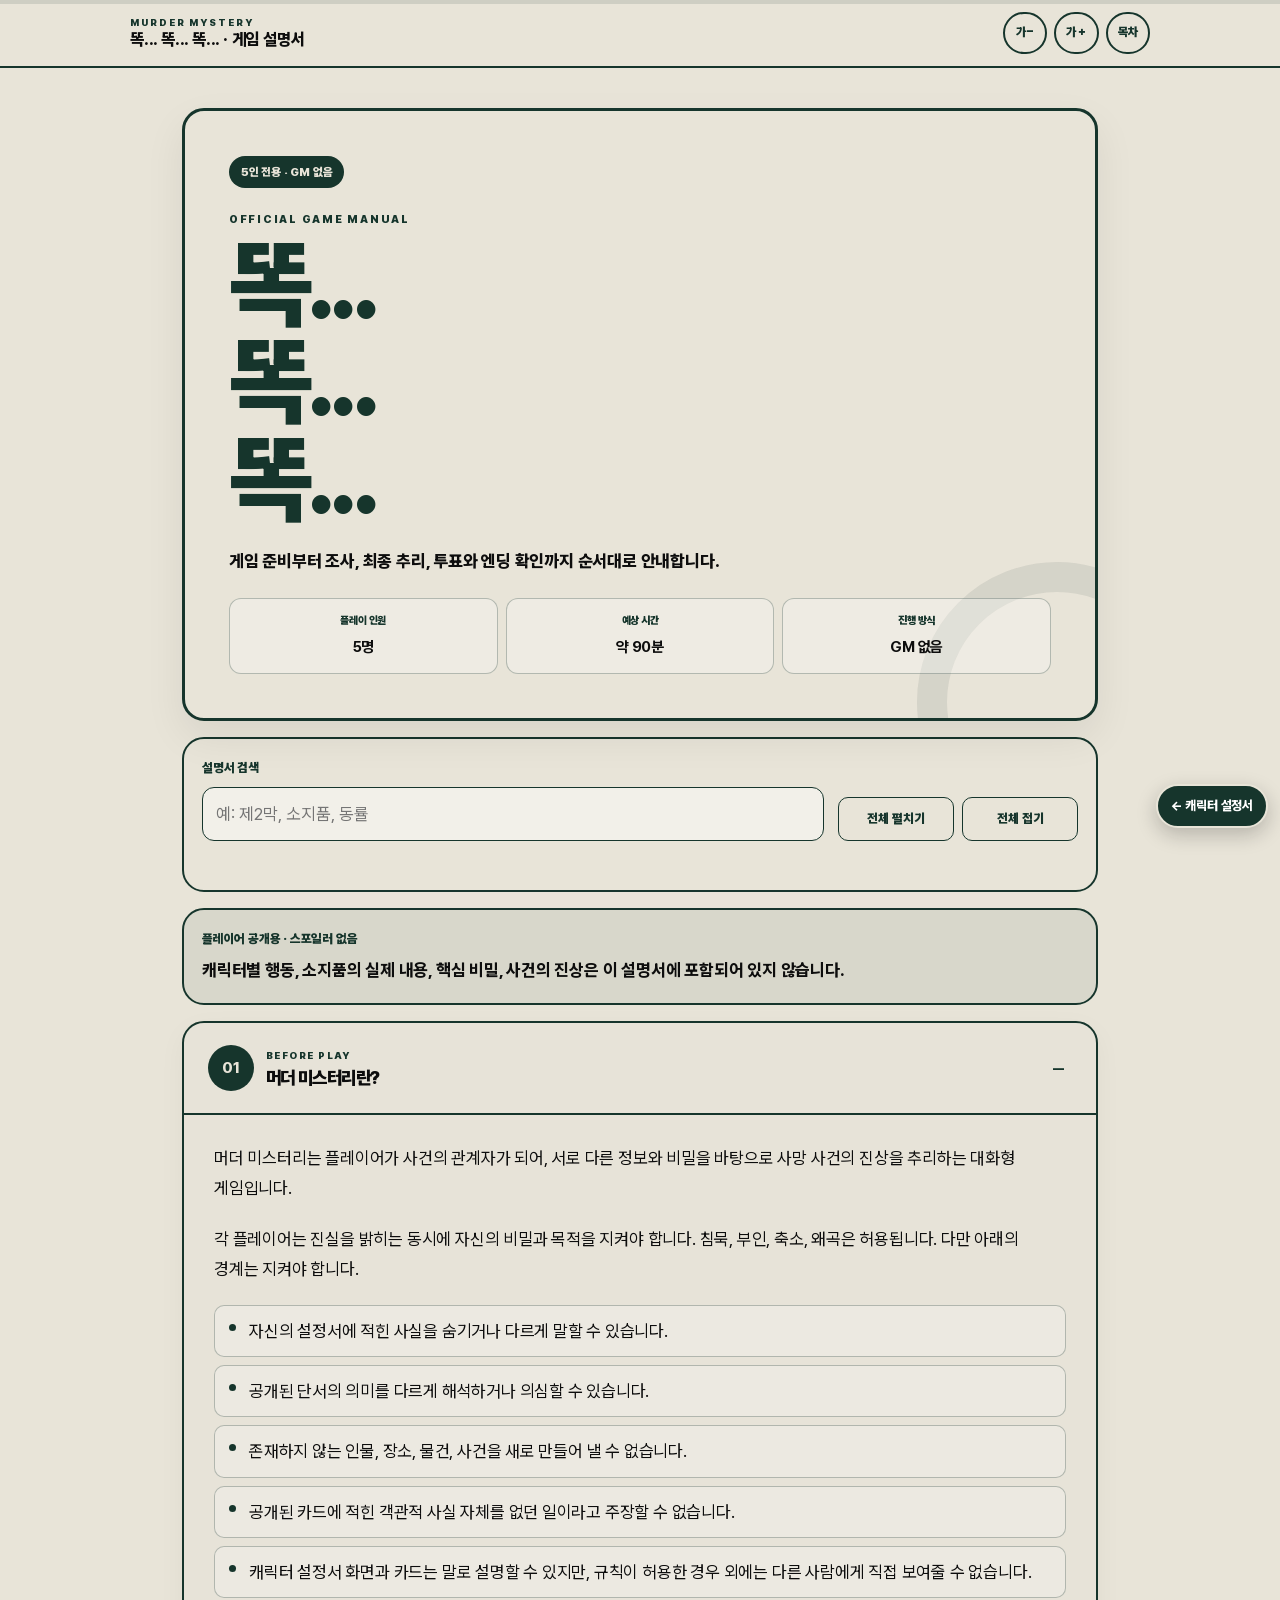
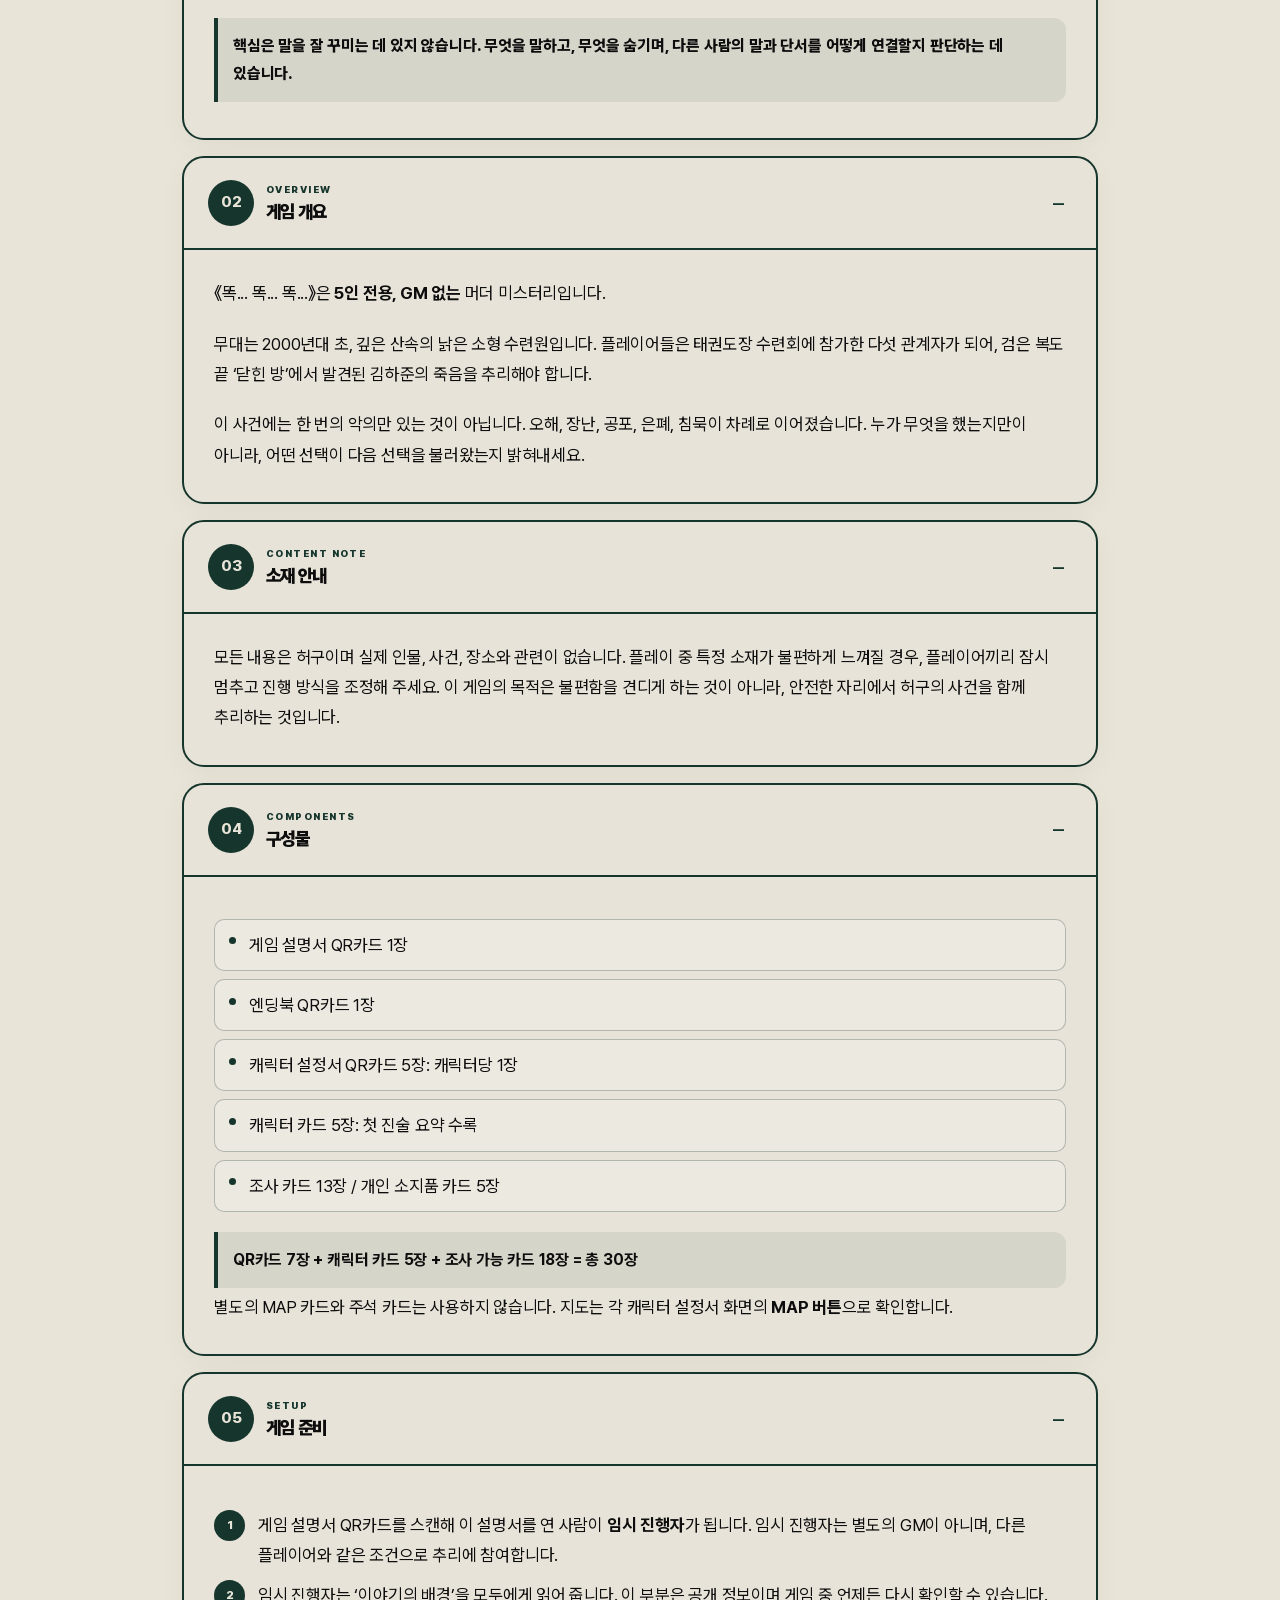
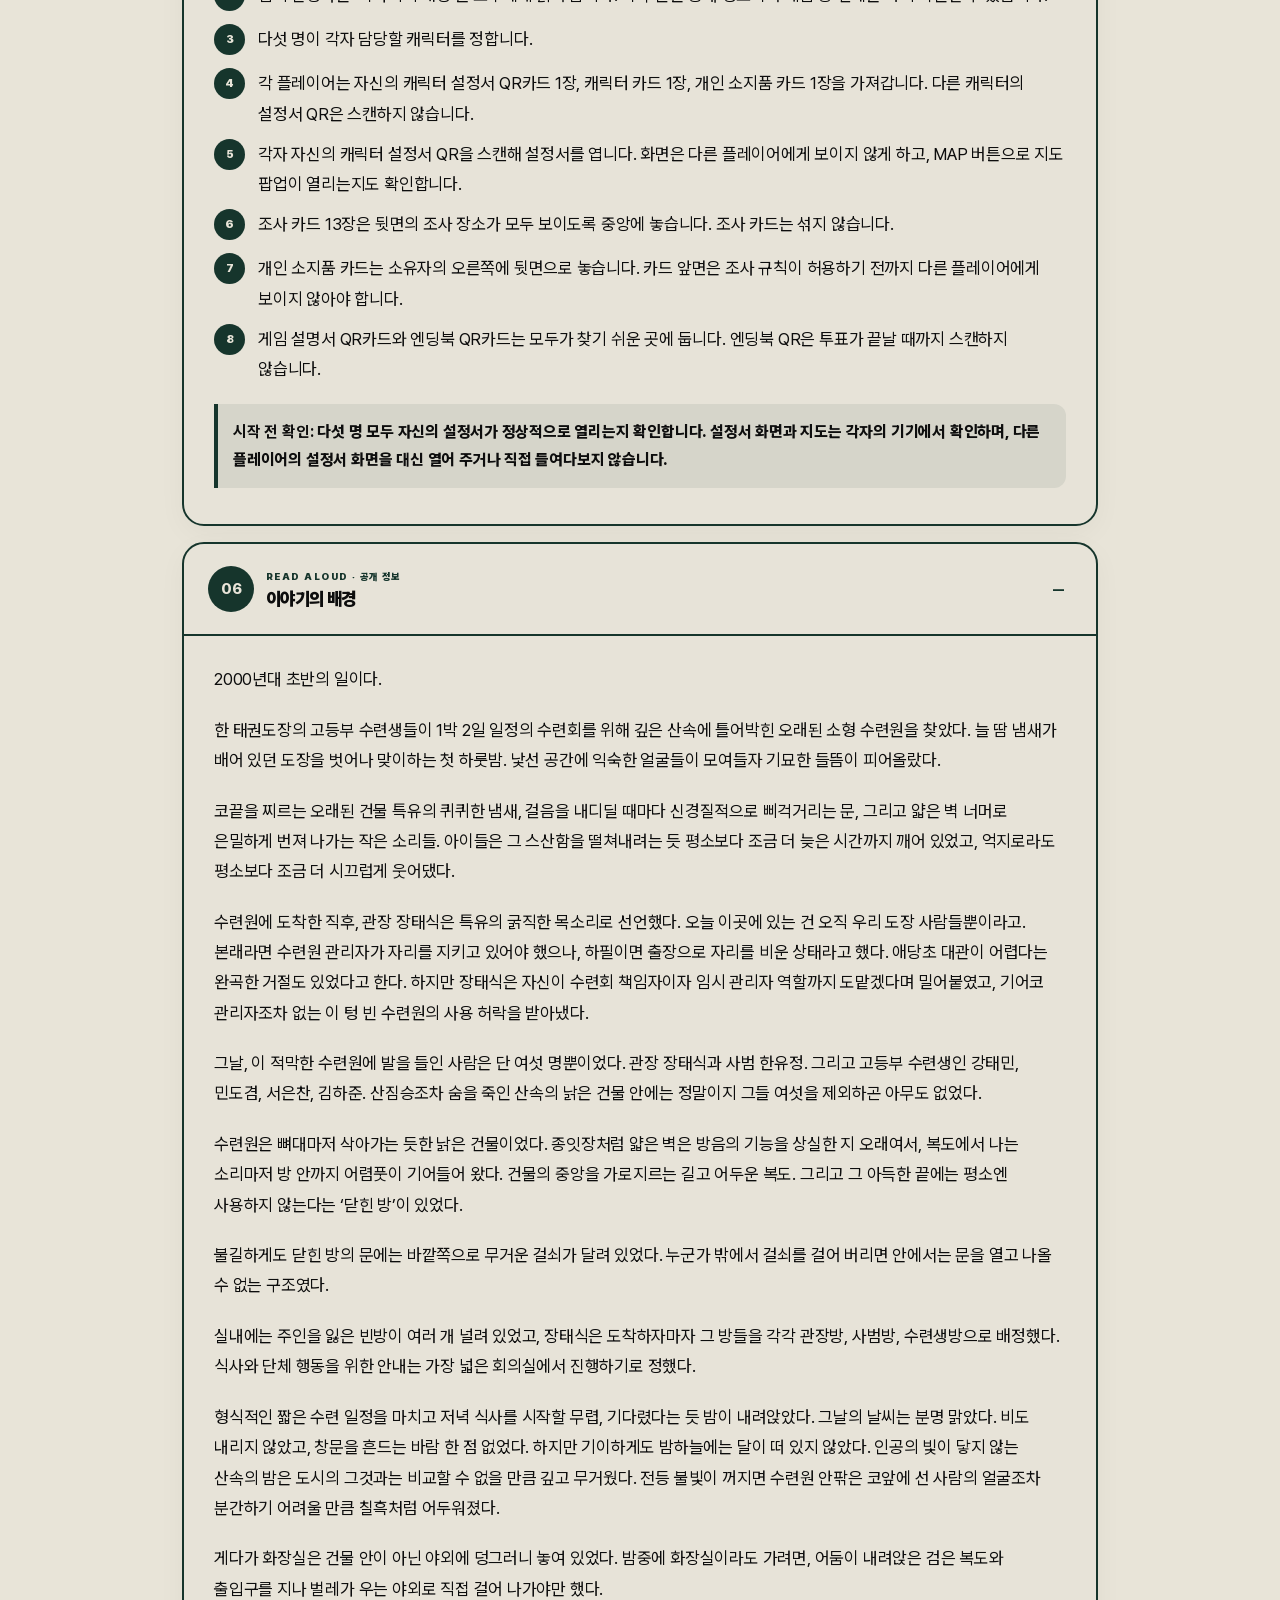
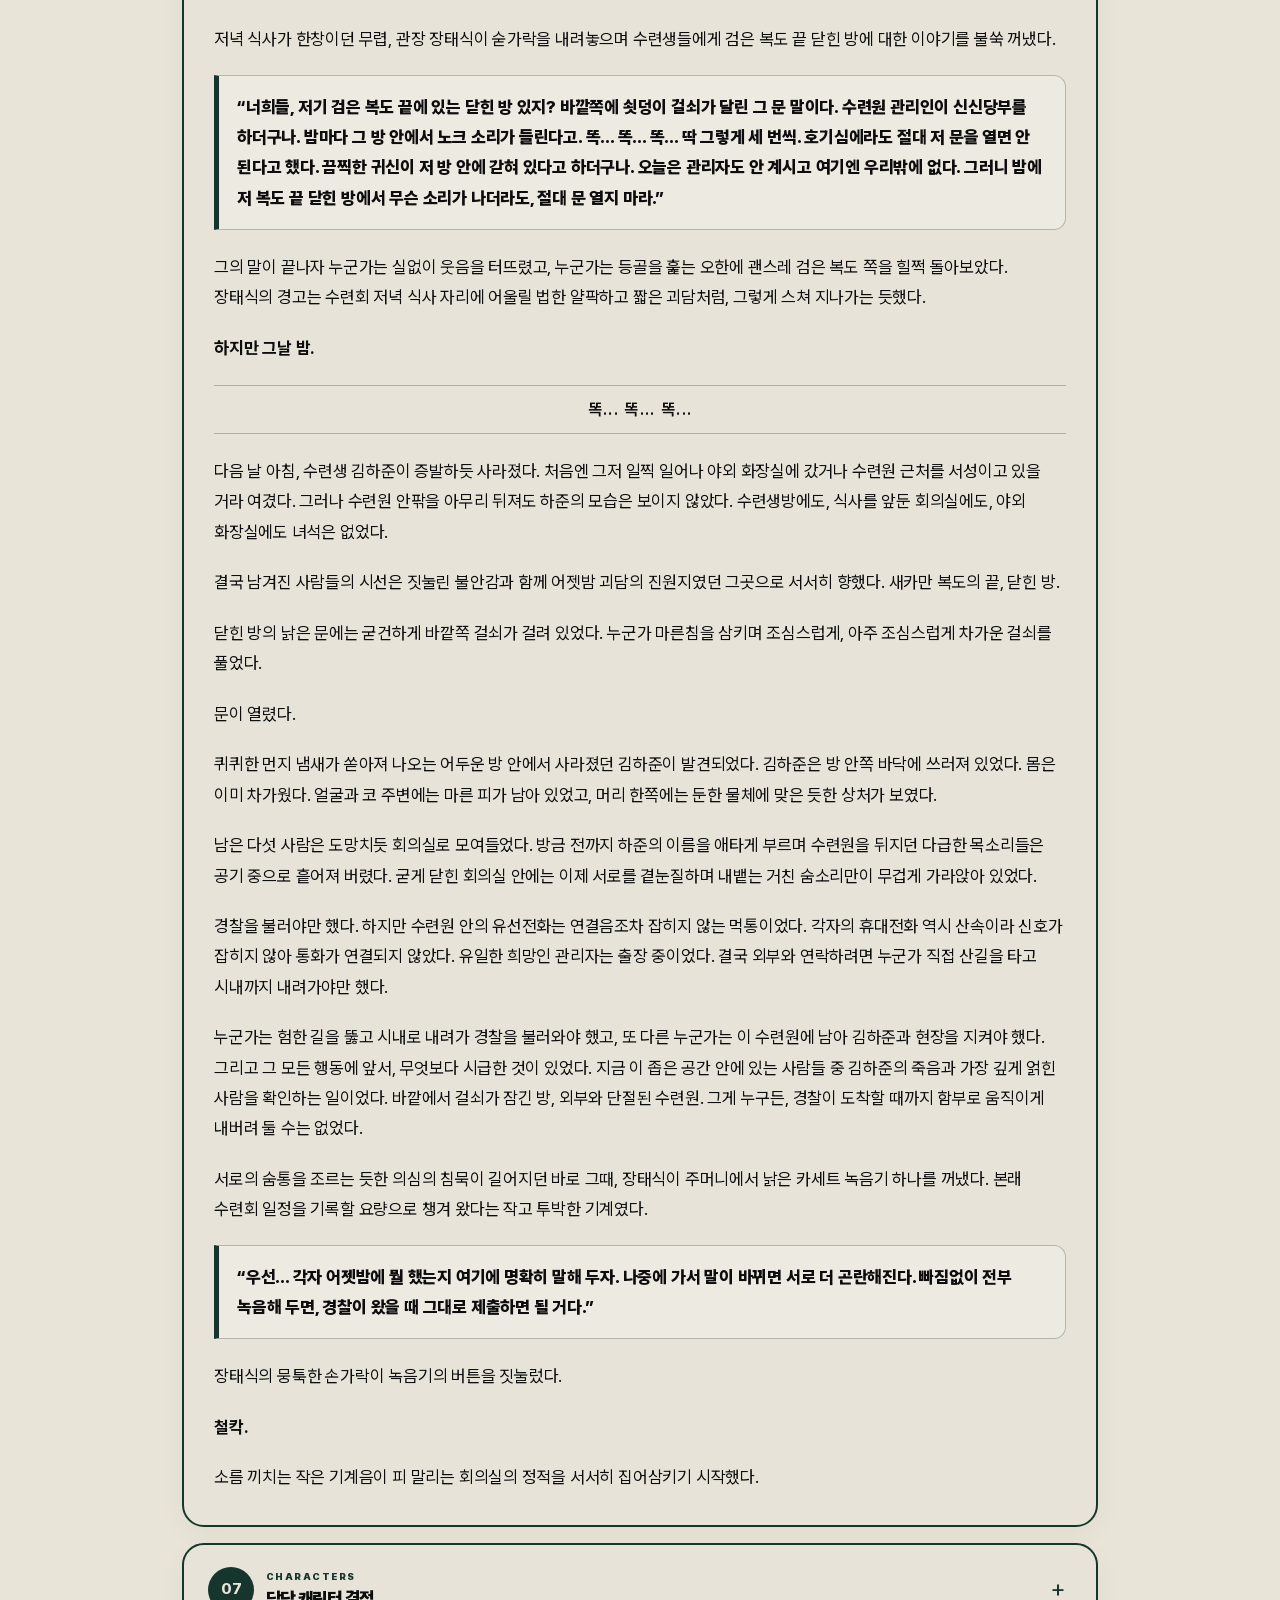
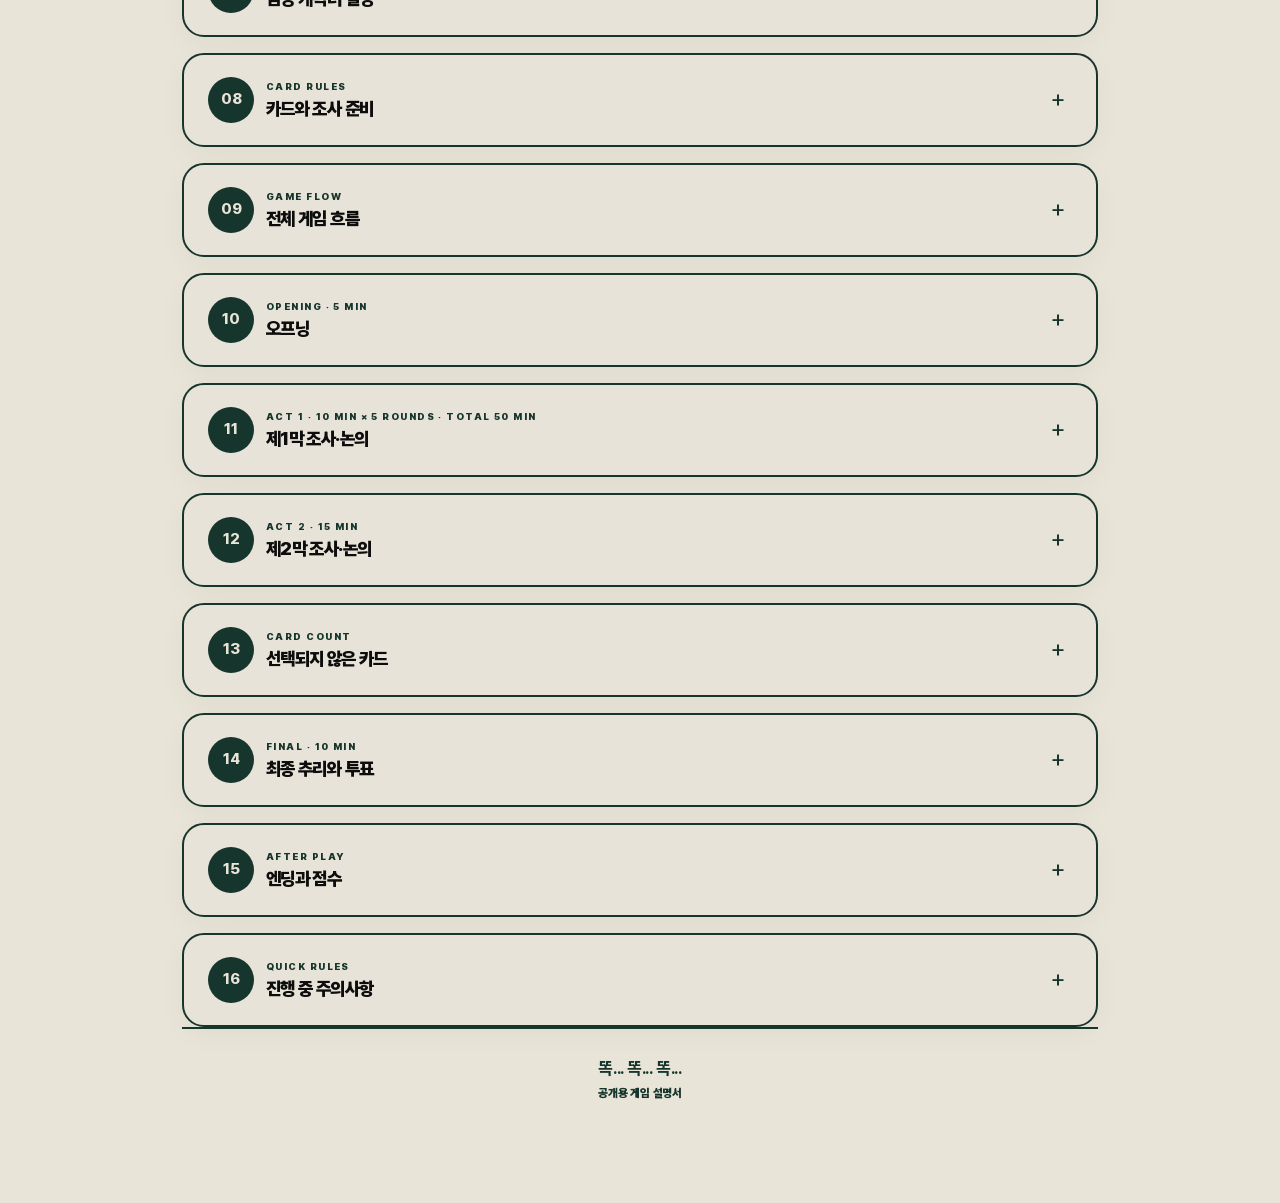
==== commit 23add12c: "Add files via upload" ====
--- a/game-guide/index.html
+++ b/game-guide/index.html
@@ -11,7 +11,7 @@
   <link rel="stylesheet" href="style.css">
 </head>
 <body>
-  <a class="character-return" id="characterReturn" href="../index.html?from=guide" aria-label="강태민 설정서로 돌아가기">← 강태민 설정서로 돌아가기</a>
+  <a class="character-return" href="../index.html?from=guide" aria-label="캐릭터 설정서로 돌아가기">← 캐릭터 설정서</a>
   <div class="scroll-progress" aria-hidden="true"><div class="scroll-progress__bar" id="scrollProgress"></div></div>
   <header class="site-header">
     <div class="site-header__inner">
@@ -35,7 +35,7 @@
 <a href="#opening">오프닝</a>
 <a href="#act-one">제1막 조사·논의</a>
 <a href="#act-two">제2막 조사·논의</a>
-<a href="#remaining">남은 카드</a>
+<a href="#remaining">선택되지 않은 카드</a>
 <a href="#deduction-vote">최종 추리와 투표</a>
 <a href="#ending-score">엔딩과 점수</a>
 <a href="#important-rules">진행 중 주의사항</a></nav>
@@ -79,7 +79,7 @@
           <li>공개된 단서의 의미를 다르게 해석하거나 의심할 수 있습니다.</li>
           <li>존재하지 않는 인물, 장소, 물건, 사건을 새로 만들어 낼 수 없습니다.</li>
           <li>공개된 카드에 적힌 객관적 사실 자체를 없던 일이라고 주장할 수 없습니다.</li>
-          <li>설정서와 카드는 말로 설명할 수 있지만, 규칙이 허용한 경우 외에는 다른 사람에게 직접 보여줄 수 없습니다.</li>
+          <li>캐릭터 설정서 화면과 카드는 말로 설명할 수 있지만, 규칙이 허용한 경우 외에는 다른 사람에게 직접 보여줄 수 없습니다.</li>
         </ul>
         <div class="rule-callout">핵심은 말을 잘 꾸미는 데 있지 않습니다. 무엇을 말하고, 무엇을 숨기며, 다른 사람의 말과 단서를 어떻게 연결할지 판단하는 데 있습니다.</div></div>
         </div>
@@ -129,12 +129,14 @@
         <div class="section-content" id="components-content">
           <div class="prose">
         <ul class="manual-list">
-          <li>게임 설명서 1부 / 엔딩 북 1부</li>
-          <li>캐릭터 설정서 카드 15장: 캐릭터당 3장</li>
-          <li>캐릭터 카드 5장 / 개인 소지품 카드 5장</li>
-          <li>조사 카드 13장 / MAP 카드 1장 / 주석 카드 2장</li>
+          <li>게임 설명서 QR카드 1장</li>
+          <li>엔딩북 QR카드 1장</li>
+          <li>캐릭터 설정서 QR카드 5장: 캐릭터당 1장</li>
+          <li>캐릭터 카드 5장: 첫 진술 요약 수록</li>
+          <li>조사 카드 13장 / 개인 소지품 카드 5장</li>
         </ul>
-        <p>주석 카드는 확인하지 않을 카드 앞면이 실수로 노출되지 않도록 가리는 용도입니다.</p></div>
+        <div class="rule-callout"><strong>QR카드 7장 + 캐릭터 카드 5장 + 조사 가능 카드 18장 = 총 30장</strong></div>
+        <p>별도의 MAP 카드와 주석 카드는 사용하지 않습니다. 지도는 각 캐릭터 설정서 화면의 <strong>MAP 버튼</strong>으로 확인합니다.</p></div>
         </div>
       </article>
 
@@ -150,15 +152,16 @@
         <div class="section-content" id="setup-content">
           <div class="prose">
         <ol class="numbered-list">
-          <li>이 설명서를 읽는 사람이 <strong>임시 진행자</strong>가 됩니다. 임시 진행자는 별도의 GM이 아니며, 다른 플레이어와 같은 조건으로 추리에 참여합니다.</li>
+          <li>게임 설명서 QR카드를 스캔해 이 설명서를 연 사람이 <strong>임시 진행자</strong>가 됩니다. 임시 진행자는 별도의 GM이 아니며, 다른 플레이어와 같은 조건으로 추리에 참여합니다.</li>
           <li>임시 진행자는 ‘이야기의 배경’을 모두에게 읽어 줍니다. 이 부분은 공개 정보이며 게임 중 언제든 다시 확인할 수 있습니다.</li>
           <li>다섯 명이 각자 담당할 캐릭터를 정합니다.</li>
-          <li>각 플레이어는 자신의 캐릭터 설정서 카드 3장, 캐릭터 카드 1장, 개인 소지품 카드 1장을 가져갑니다.</li>
-          <li>MAP 카드는 테이블 중앙에 앞면으로 놓습니다.</li>
+          <li>각 플레이어는 자신의 캐릭터 설정서 QR카드 1장, 캐릭터 카드 1장, 개인 소지품 카드 1장을 가져갑니다. 다른 캐릭터의 설정서 QR은 스캔하지 않습니다.</li>
+          <li>각자 자신의 캐릭터 설정서 QR을 스캔해 설정서를 엽니다. 화면은 다른 플레이어에게 보이지 않게 하고, MAP 버튼으로 지도 팝업이 열리는지도 확인합니다.</li>
           <li>조사 카드 13장은 뒷면의 조사 장소가 모두 보이도록 중앙에 놓습니다. 조사 카드는 섞지 않습니다.</li>
-          <li>개인 소지품 카드는 소유자의 오른쪽에 뒷면으로 놓습니다. 카드 뒷면에서는 소유자만 확인할 수 있고, 내용은 보이지 않아야 합니다.</li>
-          <li>엔딩 북은 투표가 끝날 때까지 펼치지 않습니다.</li>
-        </ol></div>
+          <li>개인 소지품 카드는 소유자의 오른쪽에 뒷면으로 놓습니다. 카드 앞면은 조사 규칙이 허용하기 전까지 다른 플레이어에게 보이지 않아야 합니다.</li>
+          <li>게임 설명서 QR카드와 엔딩북 QR카드는 모두가 찾기 쉬운 곳에 둡니다. 엔딩북 QR은 투표가 끝날 때까지 스캔하지 않습니다.</li>
+        </ol>
+        <div class="rule-callout"><strong>시작 전 확인:</strong> 다섯 명 모두 자신의 설정서가 정상적으로 열리는지 확인합니다. 설정서 화면과 지도는 각자의 기기에서 확인하며, 다른 플레이어의 설정서 화면을 대신 열어 주거나 직접 들여다보지 않습니다.</div></div>
         </div>
       </article>
 
@@ -174,28 +177,34 @@
         <div class="section-content" id="story-content">
           <div class="prose">
         <div class="story">
-          <p>2000년대 초반.</p>
-          <p>한 태권도장의 고등부 수련생들이 1박 2일 수련회를 떠났다. 목적지는 깊은 산속의 낡은 소형 수련원이었다.</p>
-          <p>건물에는 오래 밴 먼지 냄새가 났다. 문은 열릴 때마다 짧게 울었다. 벽은 얇았다. 복도에서 끌리는 발소리가 방 안까지 기어들어 왔다.</p>
-          <p>원래라면 관리자가 남아 있어야 했다. 그날은 출장 중이었다. 관장 장태식은 자신이 임시 관리까지 맡겠다며 대관을 밀어붙였다.</p>
-          <p>수련원에 들어온 사람은 여섯 명뿐이었다. 관장 장태식. 사범 한유정. 수련생 강태민, 민도겸, 서은찬, 김하준.</p>
-          <p>건물 중앙에는 길고 어두운 복도가 있었다. 복도 끝에는 사용하지 않는 ‘닫힌 방’이 있었다. 문 바깥에는 무거운 걸쇠가 달려 있었다. 밖에서 걸쇠를 걸면, 안에서는 문을 열 수 없었다.</p>
-          <p>화장실은 건물 밖에 있었다. 밤중에 화장실을 가려면 검은 복도와 출입구를 지나 야외로 나가야 했다.</p>
-          <p>저녁 식사 때 장태식이 숟가락을 내려놓았다.</p>
-          <blockquote>“복도 끝 닫힌 방 있지? 관리인이 그러더라. 밤마다 그 안에서 노크 소리가 난다고. 똑, 똑, 똑. 딱 세 번씩. 안에는 귀신이 갇혀 있으니까, 무슨 소리가 나도 절대 열지 마라.”</blockquote>
-          <p>누군가는 웃었다. 누군가는 복도 끝을 돌아봤다. 괴담은 그 정도로 끝나는 듯했다.</p>
-          <p><strong>그날 밤.</strong></p>
-          <p class="story-knock" aria-label="똑. 똑. 똑.">똑. 똑. 똑.</p>
-          <p>다음 날 아침, 김하준이 사라졌다.</p>
-          <p>수련생방에도 없었다. 회의실에도, 야외 화장실에도 없었다. 남은 사람들은 끝내 검은 복도 끝에 섰다.</p>
-          <p>닫힌 방의 바깥 걸쇠는 잠겨 있었다. 걸쇠를 풀었다. 문이 열렸다.</p>
-          <p>김하준은 방 안쪽 바닥에 쓰러져 있었다. 몸은 차가웠다. 얼굴에는 마른 피가 남아 있었다. 머리 한쪽에는 둔한 물체에 맞은 듯한 상처가 보였다.</p>
-          <p>살아남은 다섯 사람은 회의실로 모였다. 아무도 서로에게 등을 보이지 않았다.</p>
-          <p>경찰을 불러야 했다. 유선전화는 연결음조차 잡히지 않았다. 휴대전화도 마찬가지였다. 시내까지 내려가야 신고할 수 있었다.</p>
-          <p>그전에 해야 할 일이 있었다. <strong>이 안에서 누가 무엇을 했는지 확인하는 것.</strong></p>
-          <p>장태식이 수련회 기록용 카세트 녹음기를 꺼냈다. 버튼이 눌렸다.</p>
+          <p>2000년대 초반의 일이다.</p>
+          <p>한 태권도장의 고등부 수련생들이 1박 2일 일정의 수련회를 위해 깊은 산속에 틀어박힌 오래된 소형 수련원을 찾았다. 늘 땀 냄새가 배어 있던 도장을 벗어나 맞이하는 첫 하룻밤. 낯선 공간에 익숙한 얼굴들이 모여들자 기묘한 들뜸이 피어올랐다.</p>
+          <p>코끝을 찌르는 오래된 건물 특유의 퀴퀴한 냄새, 걸음을 내디딜 때마다 신경질적으로 삐걱거리는 문, 그리고 얇은 벽 너머로 은밀하게 번져 나가는 작은 소리들. 아이들은 그 스산함을 떨쳐내려는 듯 평소보다 조금 더 늦은 시간까지 깨어 있었고, 억지로라도 평소보다 조금 더 시끄럽게 웃어댔다.</p>
+          <p>수련원에 도착한 직후, 관장 장태식은 특유의 굵직한 목소리로 선언했다. 오늘 이곳에 있는 건 오직 우리 도장 사람들뿐이라고. 본래라면 수련원 관리자가 자리를 지키고 있어야 했으나, 하필이면 출장으로 자리를 비운 상태라고 했다. 애당초 대관이 어렵다는 완곡한 거절도 있었다고 한다. 하지만 장태식은 자신이 수련회 책임자이자 임시 관리자 역할까지 도맡겠다며 밀어붙였고, 기어코 관리자조차 없는 이 텅 빈 수련원의 사용 허락을 받아냈다.</p>
+          <p>그날, 이 적막한 수련원에 발을 들인 사람은 단 여섯 명뿐이었다. 관장 장태식과 사범 한유정. 그리고 고등부 수련생인 강태민, 민도겸, 서은찬, 김하준. 산짐승조차 숨을 죽인 산속의 낡은 건물 안에는 정말이지 그들 여섯을 제외하곤 아무도 없었다.</p>
+          <p>수련원은 뼈대마저 삭아가는 듯한 낡은 건물이었다. 종잇장처럼 얇은 벽은 방음의 기능을 상실한 지 오래여서, 복도에서 나는 소리마저 방 안까지 어렴풋이 기어들어 왔다. 건물의 중앙을 가로지르는 길고 어두운 복도. 그리고 그 아득한 끝에는 평소엔 사용하지 않는다는 ‘닫힌 방’이 있었다.</p>
+          <p>불길하게도 닫힌 방의 문에는 바깥쪽으로 무거운 걸쇠가 달려 있었다. 누군가 밖에서 걸쇠를 걸어 버리면 안에서는 문을 열고 나올 수 없는 구조였다.</p>
+          <p>실내에는 주인을 잃은 빈방이 여러 개 널려 있었고, 장태식은 도착하자마자 그 방들을 각각 관장방, 사범방, 수련생방으로 배정했다. 식사와 단체 행동을 위한 안내는 가장 넓은 회의실에서 진행하기로 정했다.</p>
+          <p>형식적인 짧은 수련 일정을 마치고 저녁 식사를 시작할 무렵, 기다렸다는 듯 밤이 내려앉았다. 그날의 날씨는 분명 맑았다. 비도 내리지 않았고, 창문을 흔드는 바람 한 점 없었다. 하지만 기이하게도 밤하늘에는 달이 떠 있지 않았다. 인공의 빛이 닿지 않는 산속의 밤은 도시의 그것과는 비교할 수 없을 만큼 깊고 무거웠다. 전등 불빛이 꺼지면 수련원 안팎은 코앞에 선 사람의 얼굴조차 분간하기 어려울 만큼 칠흑처럼 어두워졌다.</p>
+          <p>게다가 화장실은 건물 안이 아닌 야외에 덩그러니 놓여 있었다. 밤중에 화장실이라도 가려면, 어둠이 내려앉은 검은 복도와 출입구를 지나 벌레가 우는 야외로 직접 걸어 나가야만 했다.</p>
+          <p>저녁 식사가 한창이던 무렵, 관장 장태식이 숟가락을 내려놓으며 수련생들에게 검은 복도 끝 닫힌 방에 대한 이야기를 불쑥 꺼냈다.</p>
+          <blockquote>“너희들, 저기 검은 복도 끝에 있는 닫힌 방 있지? 바깥쪽에 쇳덩이 걸쇠가 달린 그 문 말이다. 수련원 관리인이 신신당부를 하더구나. 밤마다 그 방 안에서 노크 소리가 들린다고. 똑... 똑... 똑... 딱 그렇게 세 번씩. 호기심에라도 절대 저 문을 열면 안 된다고 했다. 끔찍한 귀신이 저 방 안에 갇혀 있다고 하더구나. 오늘은 관리자도 안 계시고 여기엔 우리밖에 없다. 그러니 밤에 저 복도 끝 닫힌 방에서 무슨 소리가 나더라도, 절대 문 열지 마라.”</blockquote>
+          <p>그의 말이 끝나자 누군가는 실없이 웃음을 터뜨렸고, 누군가는 등골을 훑는 오한에 괜스레 검은 복도 쪽을 힐쩍 돌아보았다. 장태식의 경고는 수련회 저녁 식사 자리에 어울릴 법한 얄팍하고 짧은 괴담처럼, 그렇게 스쳐 지나가는 듯했다.</p>
+          <p><strong>하지만 그날 밤.</strong></p>
+          <p class="story-knock" aria-label="똑. 똑. 똑.">똑... 똑... 똑...</p>
+          <p>다음 날 아침, 수련생 김하준이 증발하듯 사라졌다. 처음엔 그저 일찍 일어나 야외 화장실에 갔거나 수련원 근처를 서성이고 있을 거라 여겼다. 그러나 수련원 안팎을 아무리 뒤져도 하준의 모습은 보이지 않았다. 수련생방에도, 식사를 앞둔 회의실에도, 야외 화장실에도 녀석은 없었다.</p>
+          <p>결국 남겨진 사람들의 시선은 짓눌린 불안감과 함께 어젯밤 괴담의 진원지였던 그곳으로 서서히 향했다. 새카만 복도의 끝, 닫힌 방.</p>
+          <p>닫힌 방의 낡은 문에는 굳건하게 바깥쪽 걸쇠가 걸려 있었다. 누군가 마른침을 삼키며 조심스럽게, 아주 조심스럽게 차가운 걸쇠를 풀었다.</p>
+          <p>문이 열렸다.</p>
+          <p>퀴퀴한 먼지 냄새가 쏟아져 나오는 어두운 방 안에서 사라졌던 김하준이 발견되었다. 김하준은 방 안쪽 바닥에 쓰러져 있었다. 몸은 이미 차가웠다. 얼굴과 코 주변에는 마른 피가 남아 있었고, 머리 한쪽에는 둔한 물체에 맞은 듯한 상처가 보였다.</p>
+          <p>남은 다섯 사람은 도망치듯 회의실로 모여들었다. 방금 전까지 하준의 이름을 애타게 부르며 수련원을 뒤지던 다급한 목소리들은 공기 중으로 흩어져 버렸다. 굳게 닫힌 회의실 안에는 이제 서로를 곁눈질하며 내뱉는 거친 숨소리만이 무겁게 가라앉아 있었다.</p>
+          <p>경찰을 불러야만 했다. 하지만 수련원 안의 유선전화는 연결음조차 잡히지 않는 먹통이었다. 각자의 휴대전화 역시 산속이라 신호가 잡히지 않아 통화가 연결되지 않았다. 유일한 희망인 관리자는 출장 중이었다. 결국 외부와 연락하려면 누군가 직접 산길을 타고 시내까지 내려가야만 했다.</p>
+          <p>누군가는 험한 길을 뚫고 시내로 내려가 경찰을 불러와야 했고, 또 다른 누군가는 이 수련원에 남아 김하준과 현장을 지켜야 했다. 그리고 그 모든 행동에 앞서, 무엇보다 시급한 것이 있었다. 지금 이 좁은 공간 안에 있는 사람들 중 김하준의 죽음과 가장 깊게 얽힌 사람을 확인하는 일이었다. 바깥에서 걸쇠가 잠긴 방, 외부와 단절된 수련원. 그게 누구든, 경찰이 도착할 때까지 함부로 움직이게 내버려 둘 수는 없었다.</p>
+          <p>서로의 숨통을 조르는 듯한 의심의 침묵이 길어지던 바로 그때, 장태식이 주머니에서 낡은 카세트 녹음기 하나를 꺼냈다. 본래 수련회 일정을 기록할 요량으로 챙겨 왔다는 작고 투박한 기계였다.</p>
+          <blockquote>“우선... 각자 어젯밤에 뭘 했는지 여기에 명확히 말해 두자. 나중에 가서 말이 바뀌면 서로 더 곤란해진다. 빠짐없이 전부 녹음해 두면, 경찰이 왔을 때 그대로 제출하면 될 거다.”</blockquote>
+          <p>장태식의 뭉툭한 손가락이 녹음기의 버튼을 짓눌렀다.</p>
           <p><strong>철칵.</strong></p>
-          <blockquote>“어젯밤 일을 처음부터 말해. 나중에 말이 바뀌면 더 곤란해진다.”</blockquote>
+          <p>소름 끼치는 작은 기계음이 피 말리는 회의실의 정적을 서서히 집어삼키기 시작했다.</p>
         </div></div>
         </div>
       </article>
@@ -233,11 +242,35 @@
         </button>
         <div class="section-content" id="cards-content" hidden>
           <div class="prose">
-        <h3>캐릭터 설정서</h3><p>각 플레이어는 자신의 캐릭터 설정서 3장을 손에 들고 진행합니다. 설정서는 언제든 다시 읽을 수 있지만 다른 사람에게 직접 보여줄 수 없습니다.</p>
-        <h3>캐릭터 카드</h3><p>오프닝의 첫 진술을 읽을 때만 확인합니다. 첫 진술은 문장을 바꾸지 말고 그대로 읽습니다.</p>
-        <h3>개인 소지품 카드</h3><p>소유자만 언제든 확인할 수 있습니다. 다만 조사 대상으로 선택되기 전에는 카드 앞면을 공개하거나 다른 사람에게 보여줄 수 없습니다. 소지품의 내용을 말로 설명하거나 숨기거나 왜곡하는 것은 가능합니다.</p>
+        <h3>게임 설명서·엔딩북 QR카드</h3><p>게임 설명서 QR은 진행 중 누구나 다시 스캔할 수 있습니다. 엔딩북 QR은 투표가 끝난 뒤에만 스캔합니다.</p>
+        <h3>캐릭터 설정서 QR카드</h3><p>각 플레이어는 자신의 QR만 스캔해 모바일 설정서를 확인합니다. 설정서는 언제든 다시 읽을 수 있지만 화면을 다른 사람에게 직접 보여줄 수 없습니다. 지도는 설정서 상단의 MAP 버튼으로 각자 확인합니다. 지도 자체는 공개 정보지만, 설정서 화면 전체를 다른 사람에게 보여주는 것은 금지합니다. 지도는 시설의 연결 관계를 나타내는 도식이므로 실외 시설 사이의 정확한 거리와 방위는 추리 근거로 사용하지 않습니다.</p>
+        <h3>캐릭터 카드</h3><p>오프닝에서 카드에 적힌 첫 진술 요약을 읽을 때 사용합니다. 요약문은 문장을 바꾸지 말고 그대로 읽습니다.</p>
+        <h3>개인 소지품 카드</h3><p>소유자만 언제든 앞면을 개인적으로 확인할 수 있으며, 확인 뒤에는 다시 뒷면으로 놓습니다. 조사 대상으로 선택되기 전에는 카드 앞면을 공개하거나 다른 사람에게 보여줄 수 없습니다. 소지품의 내용을 말로 설명하거나 숨기거나 왜곡하는 것은 가능합니다.</p>
         <h3>조사 카드</h3><p>뒷면에는 조사할 장소나 대상의 이름만 적혀 있고, 카드 내용은 앞면에만 있습니다. 섞지 않고 모든 플레이어가 원하는 조사 대상을 고를 수 있도록 펼쳐 놓습니다.</p>
-        <div class="rule-callout"><strong>조사 카드 13장 + 개인 소지품 카드 5장 = 조사 가능 카드 18장</strong></div></div>
+        <div class="rule-callout"><strong>조사 카드 13장 + 개인 소지품 카드 5장 = 조사 가능 카드 18장</strong><br>QR카드와 캐릭터 카드는 조사 대상으로 선택하지 않습니다.</div>
+        <h3 class="step-heading">공개·비공개 규칙 한눈에 보기</h3>
+        <div class="rule-stage-grid" aria-label="제1막과 제2막 카드 규칙 비교">
+          <section class="rule-stage-card">
+            <span>제1막 · 5회</span>
+            <strong>담당자마다 2장 선택</strong>
+            <ul>
+              <li>조사 카드 2장</li>
+              <li>또는 조사 카드 1장 + 타인 소지품 1장</li>
+              <li>선택 즉시 모두에게 앞면 공개</li>
+              <li>중앙에 앞면으로 보관 · 총 10장</li>
+            </ul>
+          </section>
+          <section class="rule-stage-card rule-stage-card--private">
+            <span>제2막 · 1회</span>
+            <strong>플레이어마다 1장 선택</strong>
+            <ul>
+              <li>남은 조사 카드 또는 타인 소지품 1장</li>
+              <li>자기 소지품 선택 금지</li>
+              <li>전원 선택 후 각자만 앞면 확인</li>
+              <li>다시 뒷면으로 개인 보관 · 총 5장</li>
+            </ul>
+          </section>
+        </div></div>
         </div>
       </article>
 
@@ -271,10 +304,10 @@
         <div class="section-content" id="opening-content" hidden>
           <div class="prose">
         <ol class="numbered-list">
-          <li>모두 자신의 캐릭터 설정서 3장을 조용히 읽습니다.</li>
-          <li>설정서의 원문은 다른 플레이어에게 보여주거나 그대로 낭독하지 않습니다.</li>
-          <li>설정서 확인이 끝나면 캐릭터 카드의 첫 진술을 순서대로 읽습니다.</li>
-          <li>첫 진술은 김하준의 시신이 발견된 직후, 각 인물이 녹음기 앞에서 한 공개 진술입니다. 문장을 바꾸지 않습니다.</li>
+          <li>모두 자신의 캐릭터 설정서 QR을 스캔해 모바일 설정서를 조용히 읽습니다.</li>
+          <li>설정서 화면과 원문은 다른 플레이어에게 보여주거나 그대로 낭독하지 않습니다.</li>
+          <li>설정서 확인이 끝나면 캐릭터 카드에 적힌 첫 진술 요약을 순서대로 읽습니다.</li>
+          <li>첫 진술 요약은 김하준의 시신이 발견된 직후, 각 인물이 녹음기 앞에서 한 공개 진술입니다. 문장을 바꾸지 않습니다.</li>
           <li>모든 첫 진술이 끝나면 제1막 <strong>1회차</strong>를 시작합니다.</li>
         </ol></div>
         </div>
@@ -294,6 +327,10 @@
         <div class="act-one-alert" role="note" aria-label="제1막 반복 진행 안내">
           <strong>한 번만 진행하고 제2막으로 넘어가지 마세요.</strong>
           <span>아래의 <b>10분짜리 조사·논의를 담당자를 바꾸며 총 5회 반복</b>합니다. 제1막 전체 시간은 총 50분입니다.</span>
+        </div>
+        <div class="investigable-definition" role="note" aria-label="제1막 조사 가능 카드 정의">
+          <strong>중요 · 조사 가능 카드는 두 종류입니다.</strong>
+          <span><b>조사 카드 13장 + 개인 소지품 카드 5장</b>을 모두 포함합니다. ‘조사’라고 적혀 있어도 조사 카드만을 뜻하지 않습니다.</span>
         </div>
 
         <h3 class="step-heading">제1막 전체 5회차</h3>
@@ -309,12 +346,12 @@
         <h3 class="step-heading">한 회차 10분의 진행 순서</h3>
         <ol class="round-flow-list">
           <li><span class="flow-number" aria-hidden="true">1</span><span class="flow-text">이번 회차의 조사 담당자를 확인합니다.</span></li>
-          <li><span class="flow-number" aria-hidden="true">2</span><span class="flow-text">조사 담당자가 조사 가능 카드 2장을 선택합니다.</span></li>
+          <li><span class="flow-number" aria-hidden="true">2</span><span class="flow-text">조사 담당자가 조사 카드와 개인 소지품 카드를 모두 포함한 조사 가능 카드 중 2장을 선택합니다.</span></li>
           <li><span class="flow-number" aria-hidden="true">3</span><span class="flow-text">선택한 두 카드를 즉시 전체 공개합니다.</span></li>
           <li><span class="flow-number" aria-hidden="true">4</span><span class="flow-text">10분 중 남은 시간 동안 자유롭게 논의합니다.</span></li>
           <li><span class="flow-number" aria-hidden="true">5</span><span class="flow-text">10분이 끝나면 다음 담당자로 바꾸어 새 회차를 시작합니다.</span></li>
         </ol>
-        <p>각 조사 담당자는 아직 공개되지 않은 조사 가능 카드 2장을 고릅니다.</p>
+        <p>각 조사 담당자는 아직 전체 공개되지 않은 조사 가능 카드 2장을 고릅니다. 여기에는 <strong>조사 카드뿐 아니라 개인 소지품 카드도 포함</strong>됩니다.</p>
         <ul class="manual-list">
           <li>조사 카드 2장을 선택할 수 있습니다.</li>
           <li>조사 카드 1장과 다른 사람의 개인 소지품 카드 1장을 선택할 수 있습니다.</li>
@@ -343,14 +380,19 @@
         <div class="section-content" id="act-two-content" hidden>
           <div class="prose">
         <div class="rule-callout"><strong>제1막 5회차를 모두 마치고, 전체 공개 카드가 총 10장인지 확인한 뒤 제2막을 시작합니다.</strong></div>
+        <div class="investigable-definition" role="note" aria-label="제2막 조사 가능 카드 정의">
+          <strong>제2막도 조사 카드만 선택하는 것이 아닙니다.</strong>
+          <span>남은 <b>조사 카드와 개인 소지품 카드를 합친 조사 가능 카드</b> 중에서 각자 1장씩 선택합니다.</span>
+        </div>
         <ol class="numbered-list">
-          <li>첫 조사 담당자부터 시계 방향으로 아직 확인되지 않은 조사 가능 카드 1장을 골라 자기 앞에 뒷면으로 가져옵니다.</li>
-          <li>앞선 플레이어가 가져간 카드는 다시 선택할 수 없습니다.</li>
-          <li>다섯 명의 선택이 모두 끝난 뒤, 각자 가져온 카드 앞면을 개인적으로 확인합니다.</li>
+          <li>첫 조사 담당자부터 시계 방향으로 아직 선택되지 않은 조사 카드 또는 다른 플레이어의 개인 소지품 카드 중 1장을 골라 자기 앞에 뒷면으로 가져옵니다. 자신의 개인 소지품 카드는 선택할 수 없습니다.</li>
+          <li>앞선 플레이어가 가져간 카드는 다시 선택할 수 없습니다. 선택을 마친 뒤에는 카드의 교환·양도·재선택도 할 수 없습니다.</li>
+          <li>다섯 명의 선택이 모두 끝난 뒤, 각자 자신이 가져온 카드 앞면을 개인적으로 확인합니다.</li>
+          <li>확인한 카드는 다시 뒷면으로 뒤집어 자기 앞에 보관합니다.</li>
           <li>가져온 카드는 전체 공개하거나 다른 플레이어에게 직접 보여줄 수 없습니다.</li>
-          <li>카드 내용을 말로 설명하는 것은 가능하며, 숨기거나 왜곡하거나 거짓말할 수도 있습니다.</li>
+          <li>카드 내용을 말로 설명하는 것은 가능합니다. 전부 또는 일부만 말하거나, 숨기거나 왜곡하거나 거짓말할 수도 있습니다. 다른 플레이어가 카드 원문을 직접 확인하게 만드는 행동만 금지합니다.</li>
         </ol>
-        <div class="rule-callout">다른 사람의 개인 소지품을 가져왔다면 원래 소유자도 내용을 알고 있습니다. 제2막 정보는 ‘선택한 사람만 아는 정보’가 아니라 <strong>전체에게 공개되지 않은 정보</strong>입니다.</div></div>
+        <div class="rule-callout">다른 사람의 개인 소지품을 가져왔다면 원래 소유자도 내용을 알고 있습니다. 따라서 제2막의 비공개 정보는 반드시 ‘선택한 한 사람만 아는 정보’가 아니라 <strong>전체에게 공개되지 않은 정보</strong>를 뜻합니다.</div></div>
         </div>
       </article>
 
@@ -359,14 +401,15 @@
           <span class="section-number">13</span>
           <span class="section-title-group">
             <span class="section-kicker">CARD COUNT</span>
-            <span class="section-title">남은 카드</span>
+            <span class="section-title">선택되지 않은 카드</span>
           </span>
           <span class="toggle-mark" aria-hidden="true">+</span>
         </button>
         <div class="section-content" id="remaining-content" hidden>
           <div class="prose">
-        <div class="flow-box"><span>전체 <strong>18장</strong></span><span>제1막 전체 공개 <strong>10장</strong></span><span>제2막 비공개 확인 <strong>5장</strong></span><span>끝까지 미확인 <strong>3장</strong></span></div>
-        <p>마지막까지 확인되지 않은 3장은 게임 종료 전까지 볼 수 없습니다.</p>
+        <div class="flow-box"><span>조사 가능 카드 <strong>18장</strong></span><span>제1막 전체 공개 <strong>10장</strong></span><span>제2막 개인 선택 <strong>5장</strong></span><span>끝까지 미선택 <strong>3장</strong></span></div>
+        <p>마지막 3장은 조사 과정에서 아무도 선택하지 않은 상태로 남습니다. 조사 카드라면 누구도 앞면을 볼 수 없습니다. 개인 소지품 카드라면 원래 소유자는 이미 내용을 알고 있을 수 있지만, 다른 플레이어는 앞면을 확인할 수 없습니다.</p>
+        <p>미선택 카드 3장은 게임 종료 전까지 새로 공개하거나 가져올 수 없습니다.</p>
         <p>카드 선택 자체도 추리의 일부입니다. 모든 조합이 같은 난도로 이어지는 것은 아니므로, 이미 나온 정보와 연결되는 장소와 소지품을 신중히 선택해야 합니다.</p></div>
         </div>
       </article>
@@ -404,7 +447,8 @@
           <div class="prose">
         <h3>엔딩 확인</h3>
         <ol class="numbered-list">
-          <li>최종 지목 대상에 해당하는 엔딩을 읽습니다.</li>
+          <li>투표가 끝나면 엔딩북 QR카드를 스캔합니다.</li>
+          <li>최종 지목 대상에 해당하는 엔딩을 선택해 읽습니다.</li>
           <li>반드시 ‘사건의 진실’과 ‘주요 단서 해설’을 이어서 읽습니다.</li>
           <li>각자 숨긴 비밀, 제2막에서 확인한 카드, 공개되지 않은 개인 소지품을 자유롭게 밝히며 사건을 되짚습니다.</li>
         </ol>
@@ -427,7 +471,10 @@
         <div class="section-content" id="important-rules-content" hidden>
           <div class="prose">
         <ul class="manual-list">
-          <li>설정서와 비공개 카드는 직접 보여주지 않습니다.</li>
+          <li><strong>조사 가능 카드</strong>는 조사 카드 13장과 개인 소지품 카드 5장을 모두 뜻합니다. 제1막과 제2막 모두 두 종류가 조사 대상입니다.</li>
+          <li>다른 캐릭터의 설정서 QR은 스캔하지 않습니다. 캐릭터 설정서 화면과 비공개 카드는 직접 보여주지 않습니다.</li>
+          <li>제2막에서 선택한 카드는 확인 뒤 다시 뒷면으로 보관하며, 다른 사람과 교환하거나 양도할 수 없습니다.</li>
+          <li>지도는 공개 정보지만 시설의 연결 관계만 보여 줍니다. 실외 시설 사이의 정확한 거리와 방위는 추리 근거로 사용하지 않습니다.</li>
           <li>공개 카드의 존재와 객관적 문구는 부정할 수 없습니다. 해석과 책임은 얼마든지 다툴 수 있습니다.</li>
           <li>새로운 인물, 통로, 물건, 초자연 현상을 즉석에서 만들지 않습니다.</li>
           <li>자신의 비밀을 숨길 수 있지만, 게임 밖의 개인정보나 실제 경험을 연기에 끌어오지 않습니다.</li>
@@ -438,7 +485,7 @@
     <section class="no-results" id="noResults" hidden><strong>검색 결과가 없습니다.</strong><p>다른 단어로 검색하거나 검색어를 지워 주세요.</p></section>
     <footer class="site-footer"><strong>똑... 똑... 똑...</strong><p>공개용 게임 설명서</p></footer>
   </main>
-  <button class="back-to-top" id="backToTop" type="button" tabindex="-1" aria-hidden="true" aria-label="맨 위로 이동" title="맨 위로">↑</button>
+  <button class="back-to-top" id="backToTop" type="button" tabindex="-1" aria-hidden="true" aria-label="맨 위로 이동">↑</button>
   <script src="script.js"></script>
 </body>
 </html>
--- a/game-guide/style.css
+++ b/game-guide/style.css
@@ -142,11 +142,6 @@
   background: var(--navy);
 }
 
-.icon-button:disabled {
-  opacity: .38;
-  cursor: not-allowed;
-}
-
 .quick-nav {
   position: fixed;
   top: 76px;
@@ -893,3 +888,80 @@
 
 .site-footer strong, .site-footer p { display: block; }
 .site-footer strong { font-family: "Pretendard", sans-serif; }
+
+.rule-stage-grid {
+  display: grid;
+  grid-template-columns: 1fr;
+  gap: 12px;
+  margin: 14px 0 4px;
+}
+
+.rule-stage-card {
+  padding: 16px;
+  background: rgba(255, 255, 255, 0.3);
+  border: 2px solid var(--navy);
+  border-radius: 14px;
+}
+
+.rule-stage-card--private {
+  background: rgba(22, 53, 44, 0.08);
+}
+
+.rule-stage-card > span,
+.rule-stage-card > strong {
+  display: block;
+}
+
+.rule-stage-card > span {
+  color: var(--navy);
+  font-size: 0.74em;
+  font-weight: 900;
+  letter-spacing: 0.06em;
+}
+
+.rule-stage-card > strong {
+  margin-top: 3px;
+  font-size: 1em;
+  font-weight: 900;
+}
+
+.rule-stage-card ul {
+  margin: 11px 0 0;
+  padding-left: 1.2em;
+}
+
+.rule-stage-card li + li {
+  margin-top: 5px;
+}
+
+@media (min-width: 700px) {
+  .rule-stage-grid {
+    grid-template-columns: repeat(2, minmax(0, 1fr));
+  }
+}
+
+.investigable-definition {
+  margin: 18px 0 22px;
+  padding: 16px;
+  background: var(--navy);
+  border: 3px solid var(--navy);
+  border-radius: 14px;
+  color: var(--paper);
+  box-shadow: 0 7px 0 rgba(22, 53, 44, 0.14);
+}
+
+.investigable-definition > strong,
+.investigable-definition > span {
+  display: block;
+}
+
+.investigable-definition > strong {
+  font-size: 1em;
+  font-weight: 900;
+  line-height: 1.45;
+}
+
+.investigable-definition > span {
+  margin-top: 7px;
+  line-height: 1.7;
+}
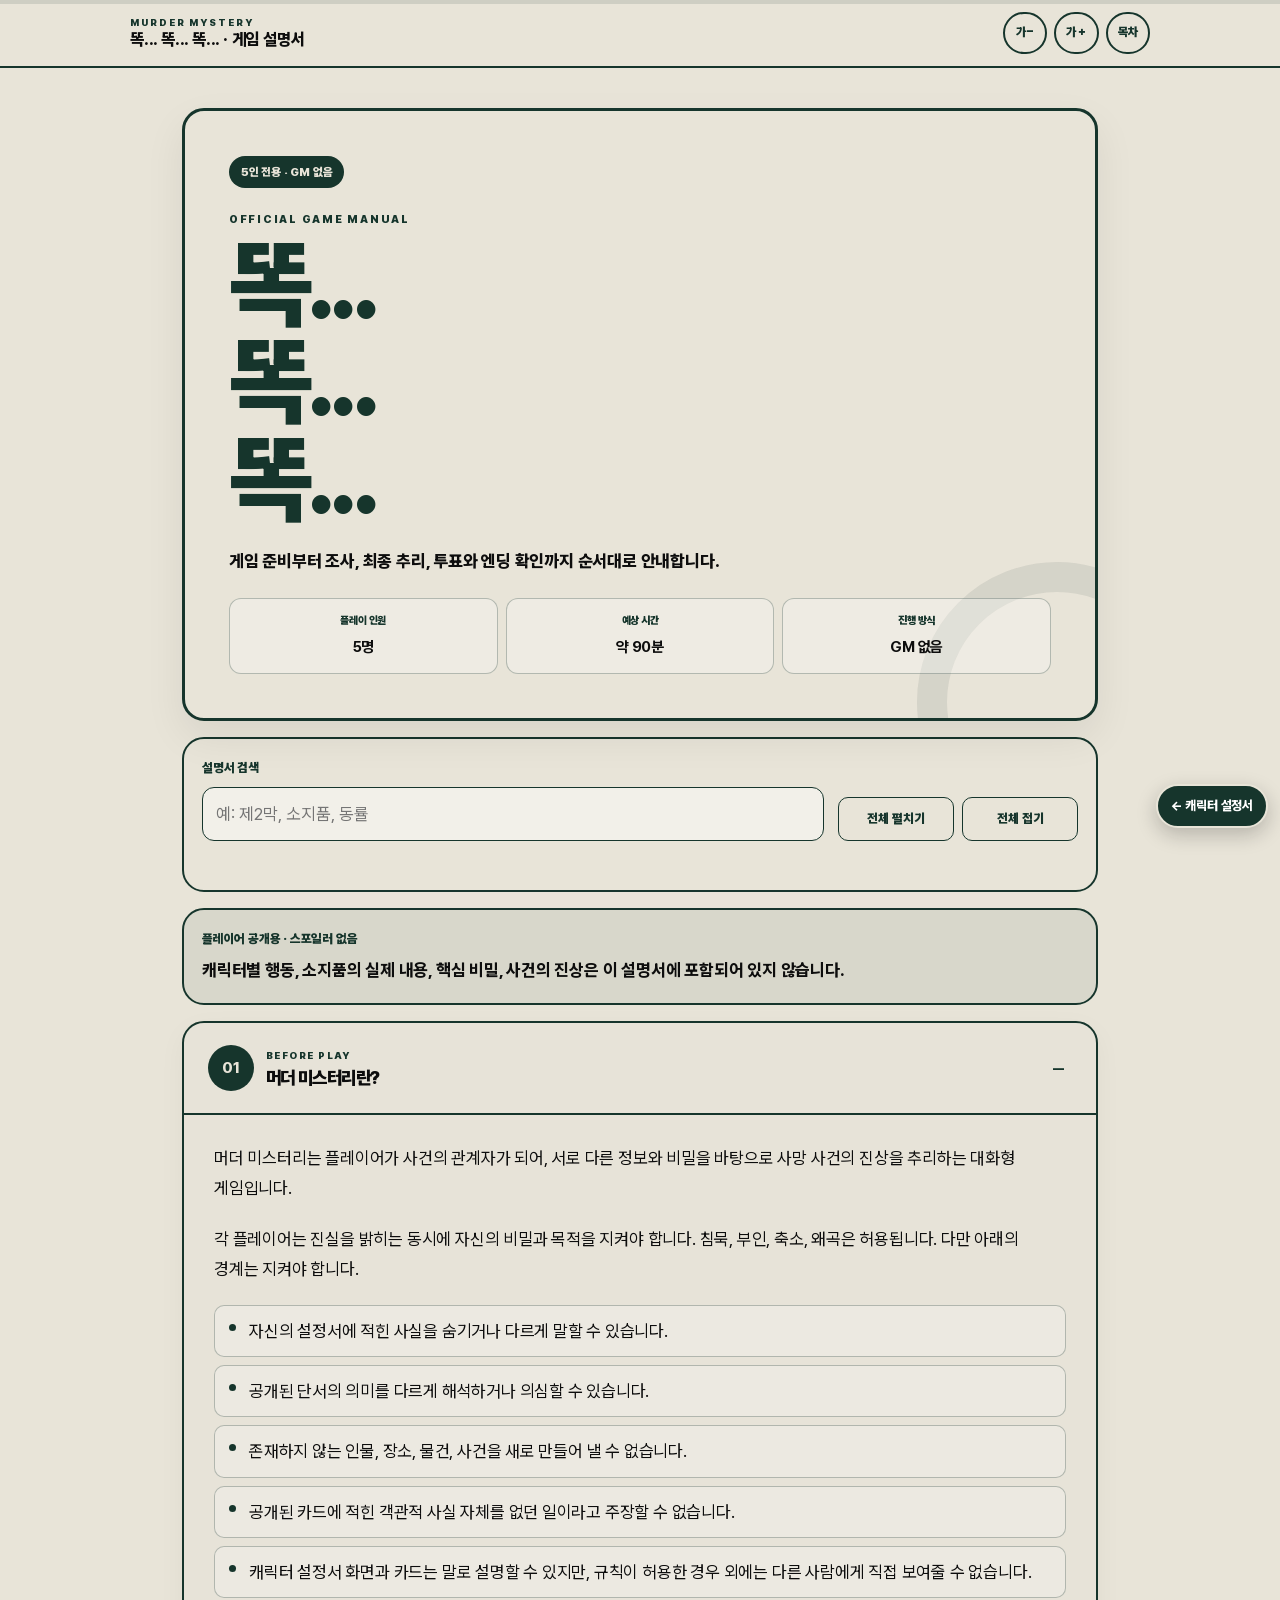
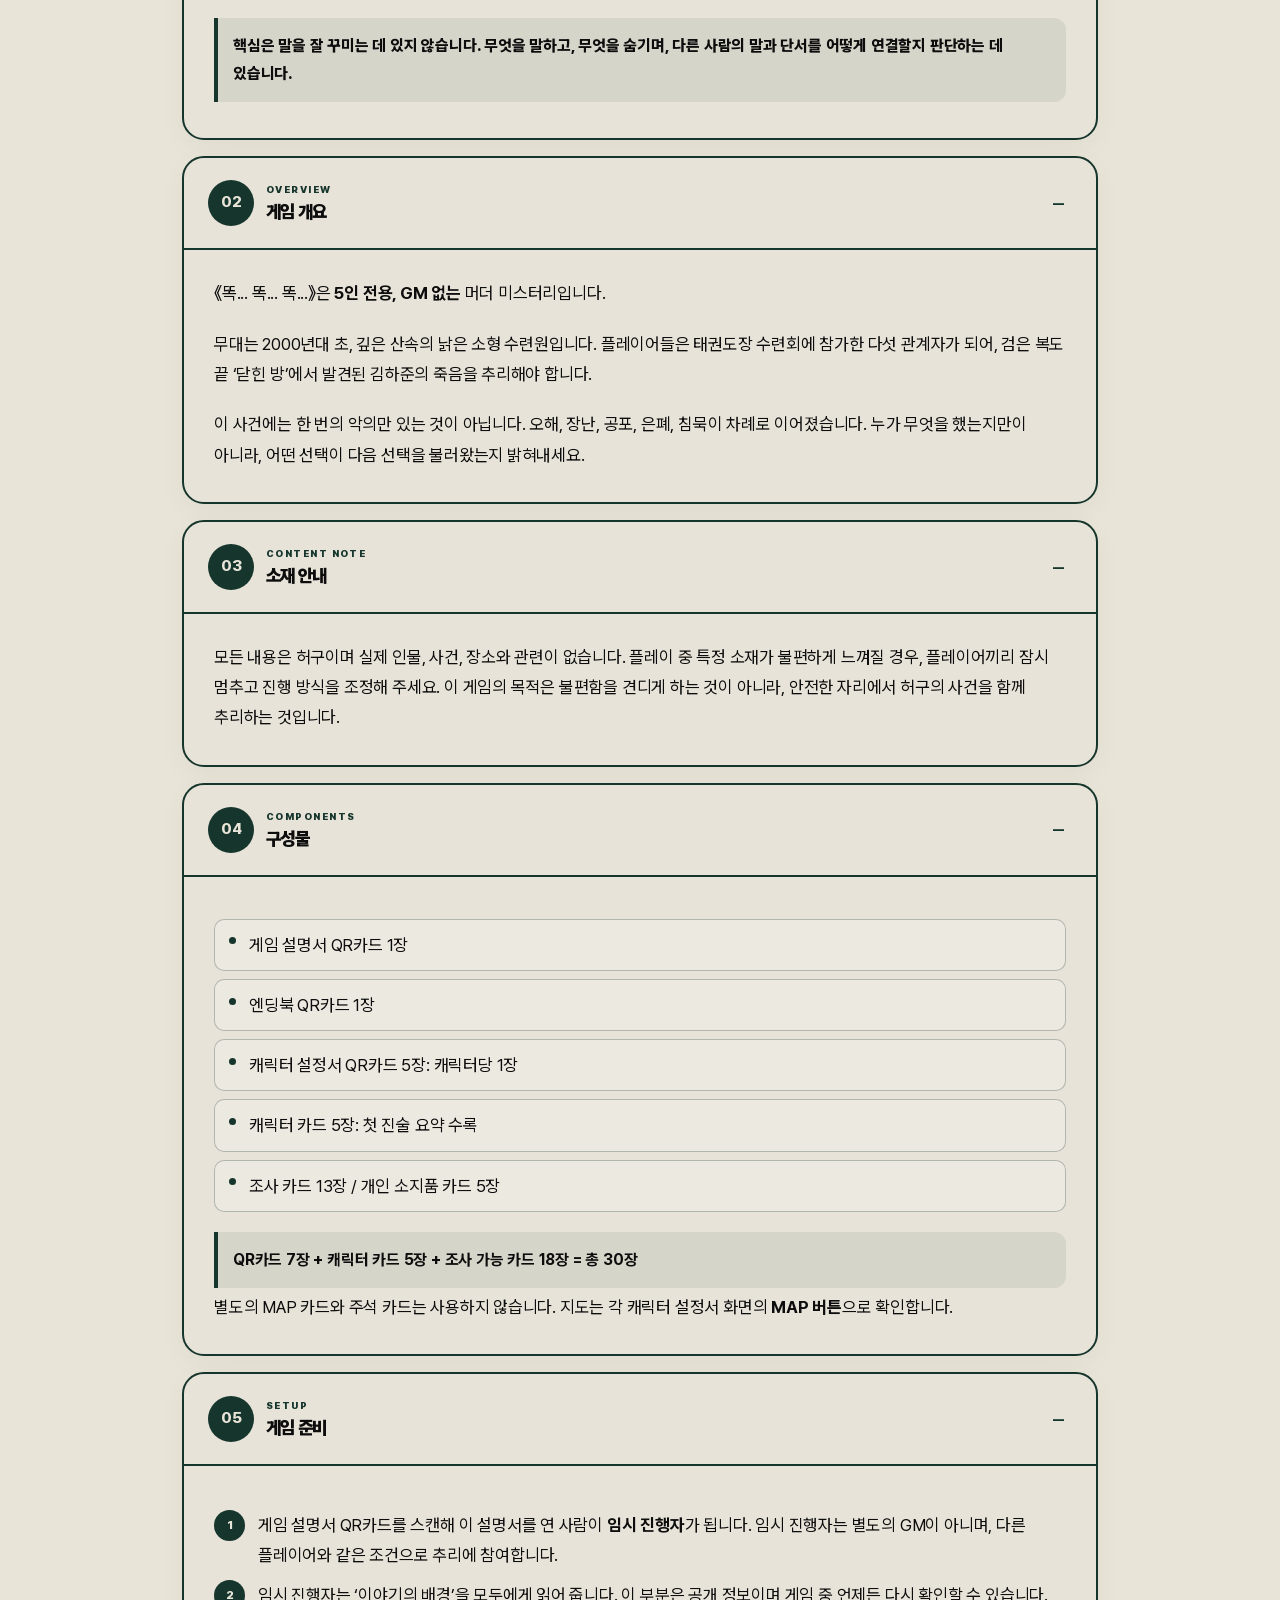
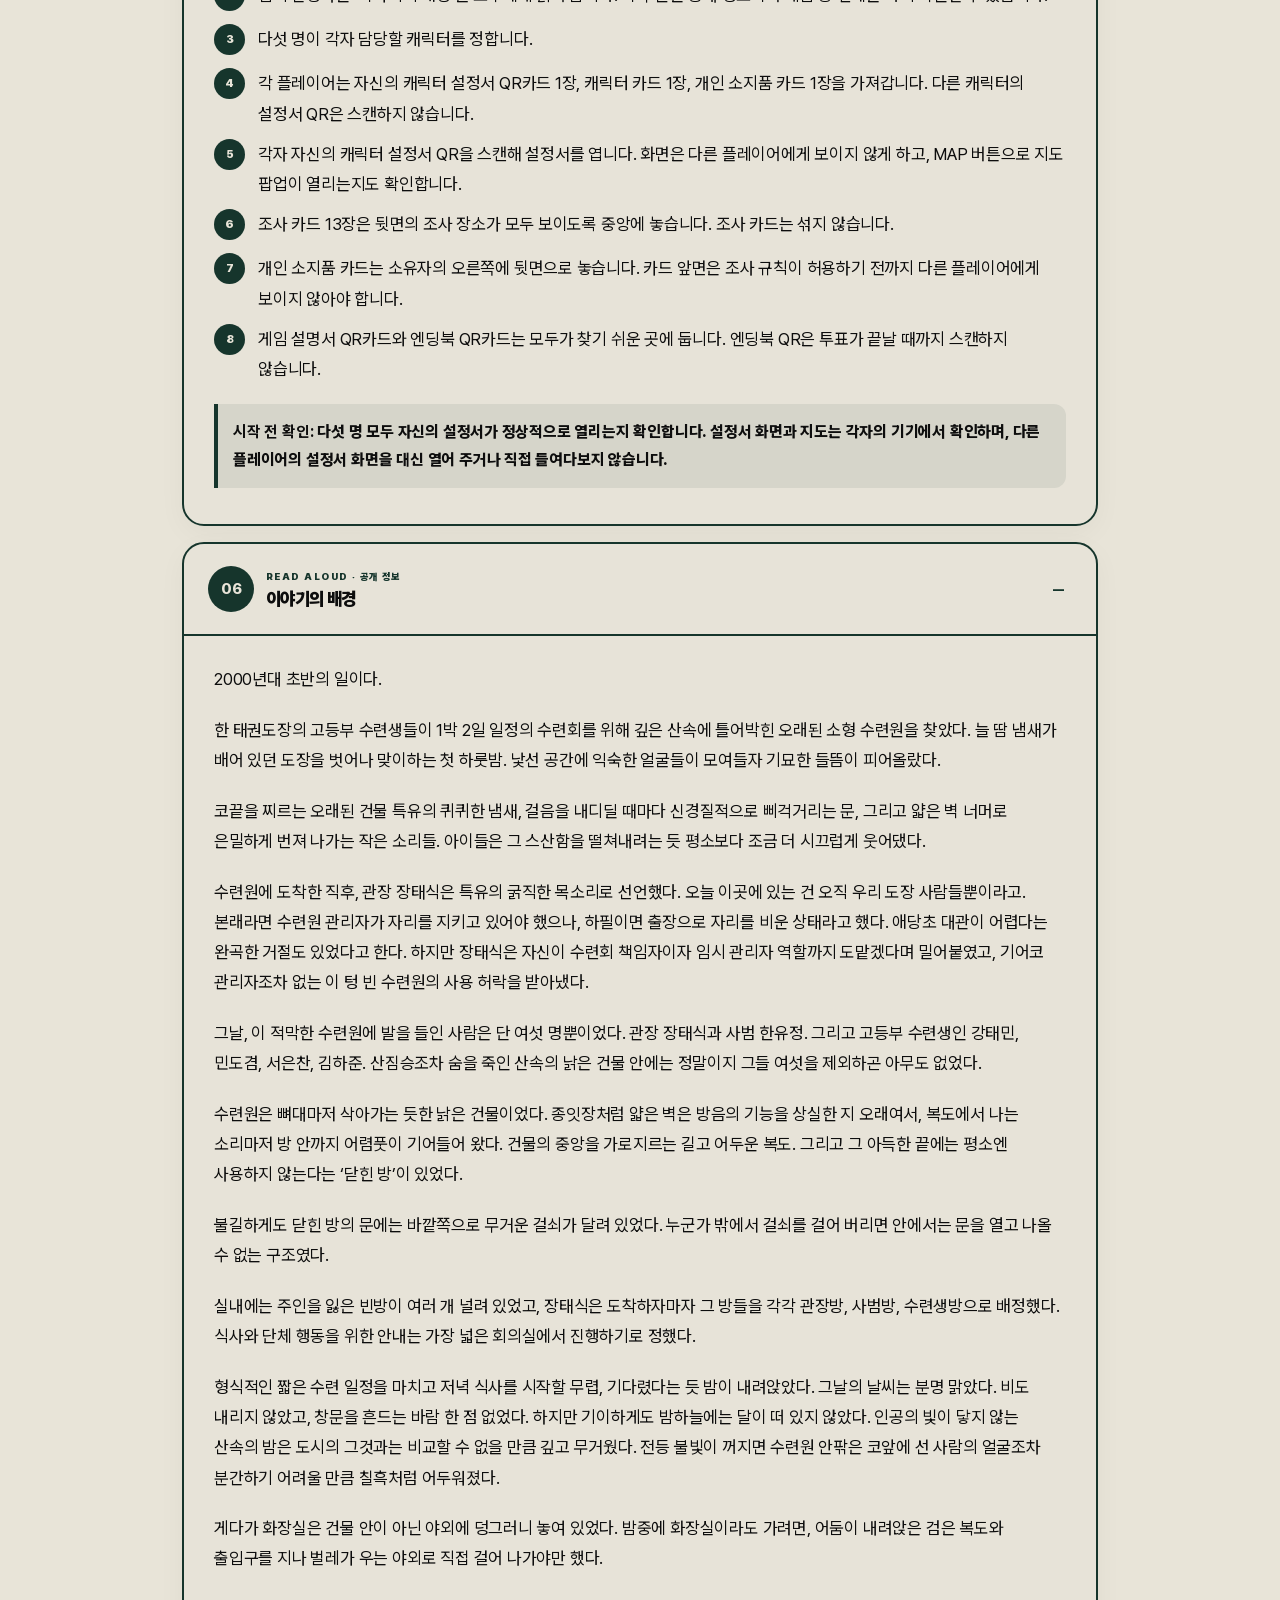
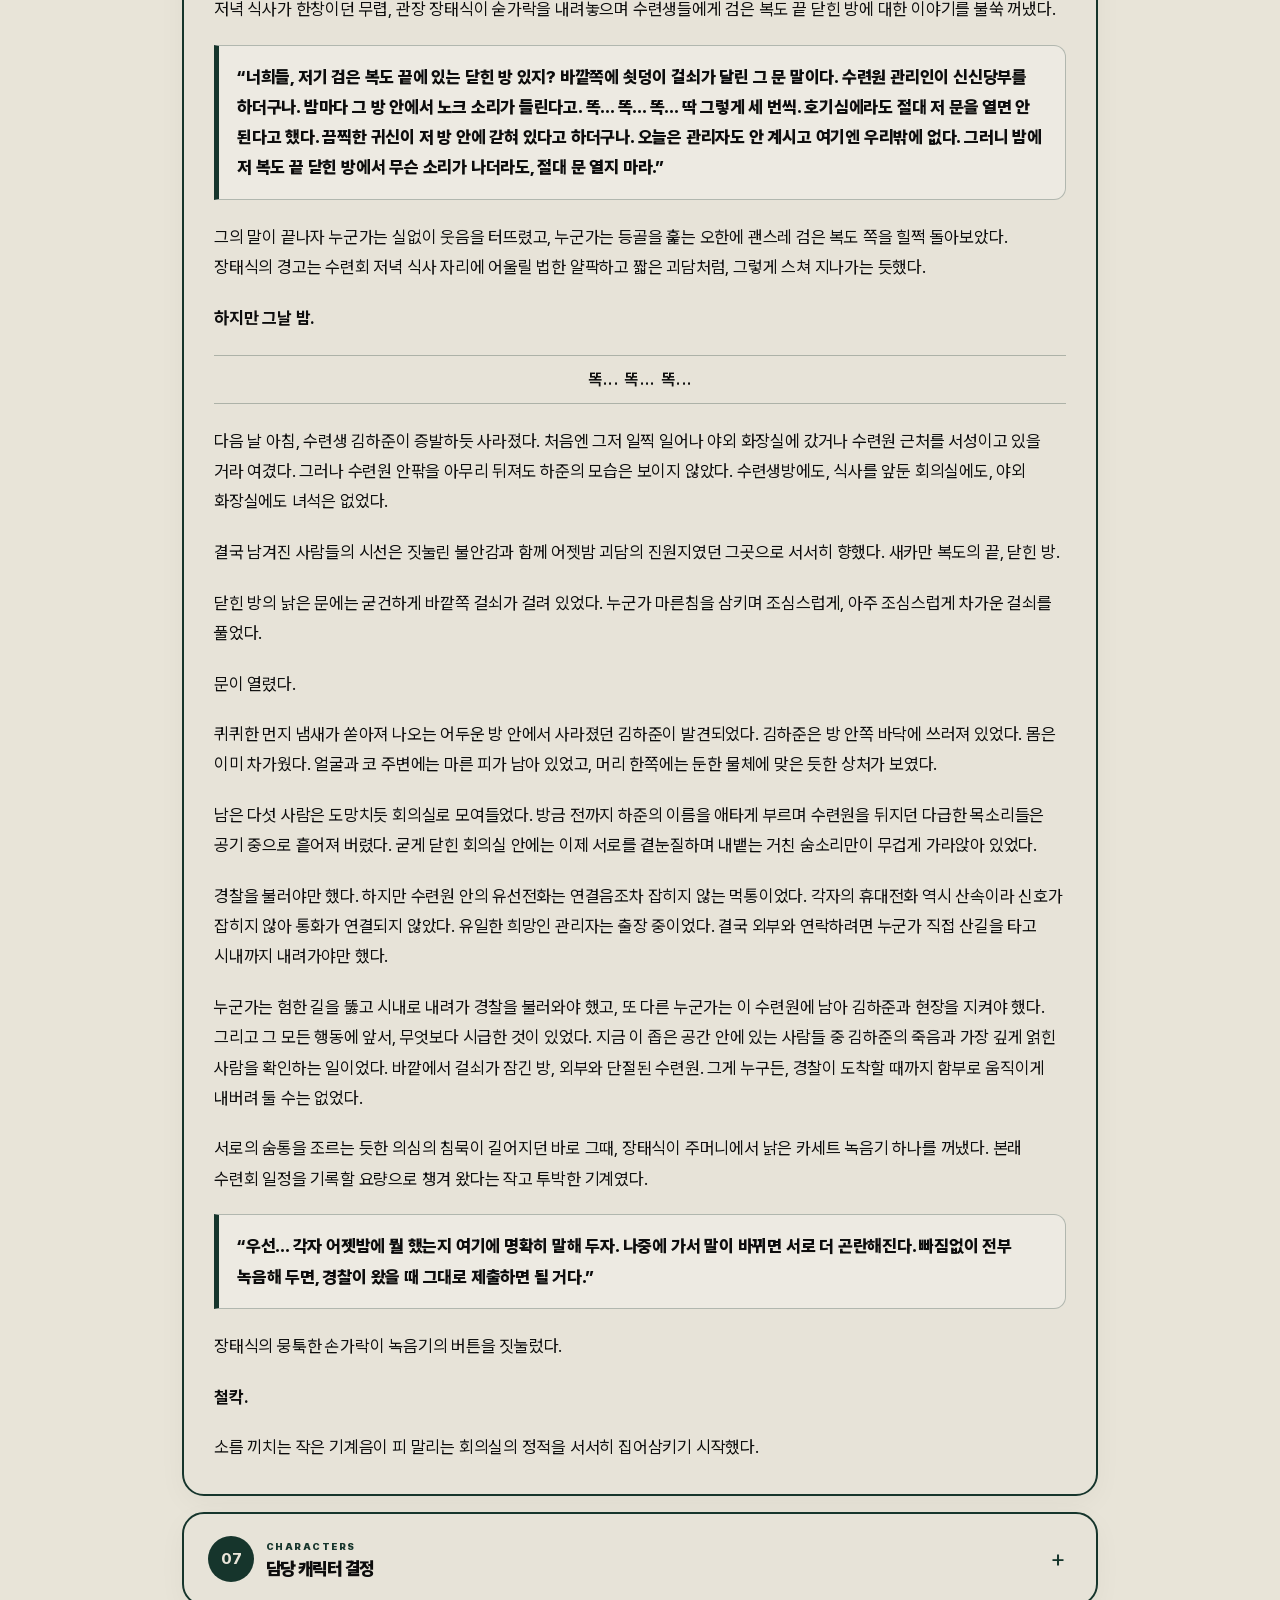
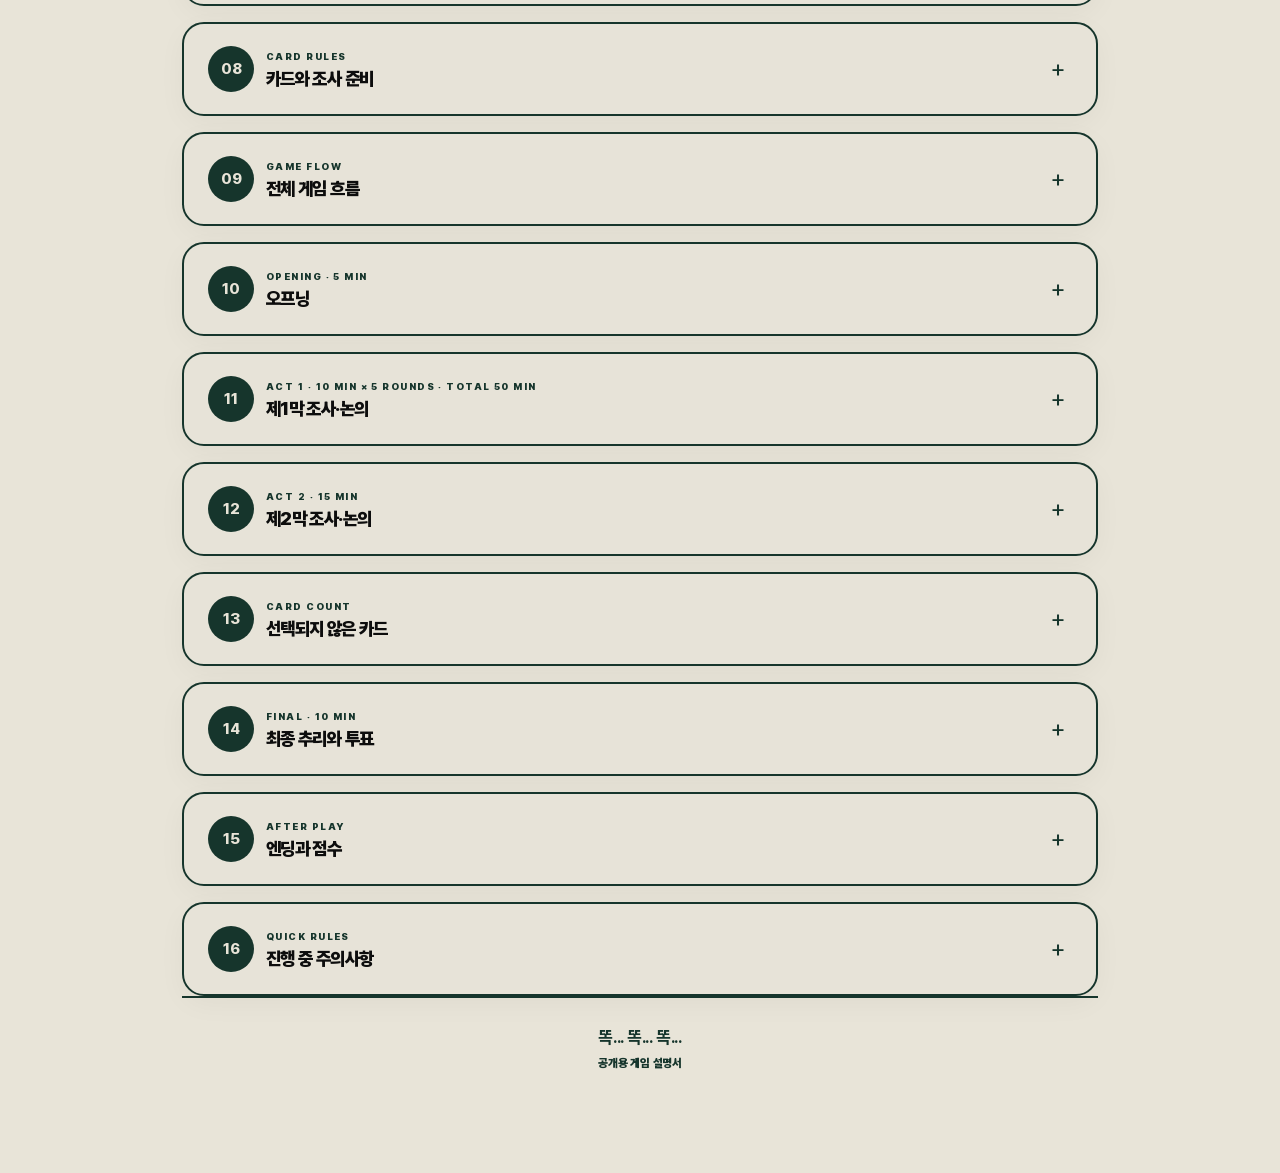
==== commit d1ec6850: "Edit paragraph to remove redundancy Removed a repeated phrase to improve clarity." ====
--- a/game-guide/index.html
+++ b/game-guide/index.html
@@ -179,7 +179,7 @@
         <div class="story">
           <p>2000년대 초반의 일이다.</p>
           <p>한 태권도장의 고등부 수련생들이 1박 2일 일정의 수련회를 위해 깊은 산속에 틀어박힌 오래된 소형 수련원을 찾았다. 늘 땀 냄새가 배어 있던 도장을 벗어나 맞이하는 첫 하룻밤. 낯선 공간에 익숙한 얼굴들이 모여들자 기묘한 들뜸이 피어올랐다.</p>
-          <p>코끝을 찌르는 오래된 건물 특유의 퀴퀴한 냄새, 걸음을 내디딜 때마다 신경질적으로 삐걱거리는 문, 그리고 얇은 벽 너머로 은밀하게 번져 나가는 작은 소리들. 아이들은 그 스산함을 떨쳐내려는 듯 평소보다 조금 더 늦은 시간까지 깨어 있었고, 억지로라도 평소보다 조금 더 시끄럽게 웃어댔다.</p>
+          <p>코끝을 찌르는 오래된 건물 특유의 퀴퀴한 냄새, 걸음을 내디딜 때마다 신경질적으로 삐걱거리는 문, 그리고 얇은 벽 너머로 은밀하게 번져 나가는 작은 소리들. 아이들은 그 스산함을 떨쳐내려는 듯 평소보다 조금 더 시끄럽게 웃어댔다.</p>
           <p>수련원에 도착한 직후, 관장 장태식은 특유의 굵직한 목소리로 선언했다. 오늘 이곳에 있는 건 오직 우리 도장 사람들뿐이라고. 본래라면 수련원 관리자가 자리를 지키고 있어야 했으나, 하필이면 출장으로 자리를 비운 상태라고 했다. 애당초 대관이 어렵다는 완곡한 거절도 있었다고 한다. 하지만 장태식은 자신이 수련회 책임자이자 임시 관리자 역할까지 도맡겠다며 밀어붙였고, 기어코 관리자조차 없는 이 텅 빈 수련원의 사용 허락을 받아냈다.</p>
           <p>그날, 이 적막한 수련원에 발을 들인 사람은 단 여섯 명뿐이었다. 관장 장태식과 사범 한유정. 그리고 고등부 수련생인 강태민, 민도겸, 서은찬, 김하준. 산짐승조차 숨을 죽인 산속의 낡은 건물 안에는 정말이지 그들 여섯을 제외하곤 아무도 없었다.</p>
           <p>수련원은 뼈대마저 삭아가는 듯한 낡은 건물이었다. 종잇장처럼 얇은 벽은 방음의 기능을 상실한 지 오래여서, 복도에서 나는 소리마저 방 안까지 어렴풋이 기어들어 왔다. 건물의 중앙을 가로지르는 길고 어두운 복도. 그리고 그 아득한 끝에는 평소엔 사용하지 않는다는 ‘닫힌 방’이 있었다.</p>
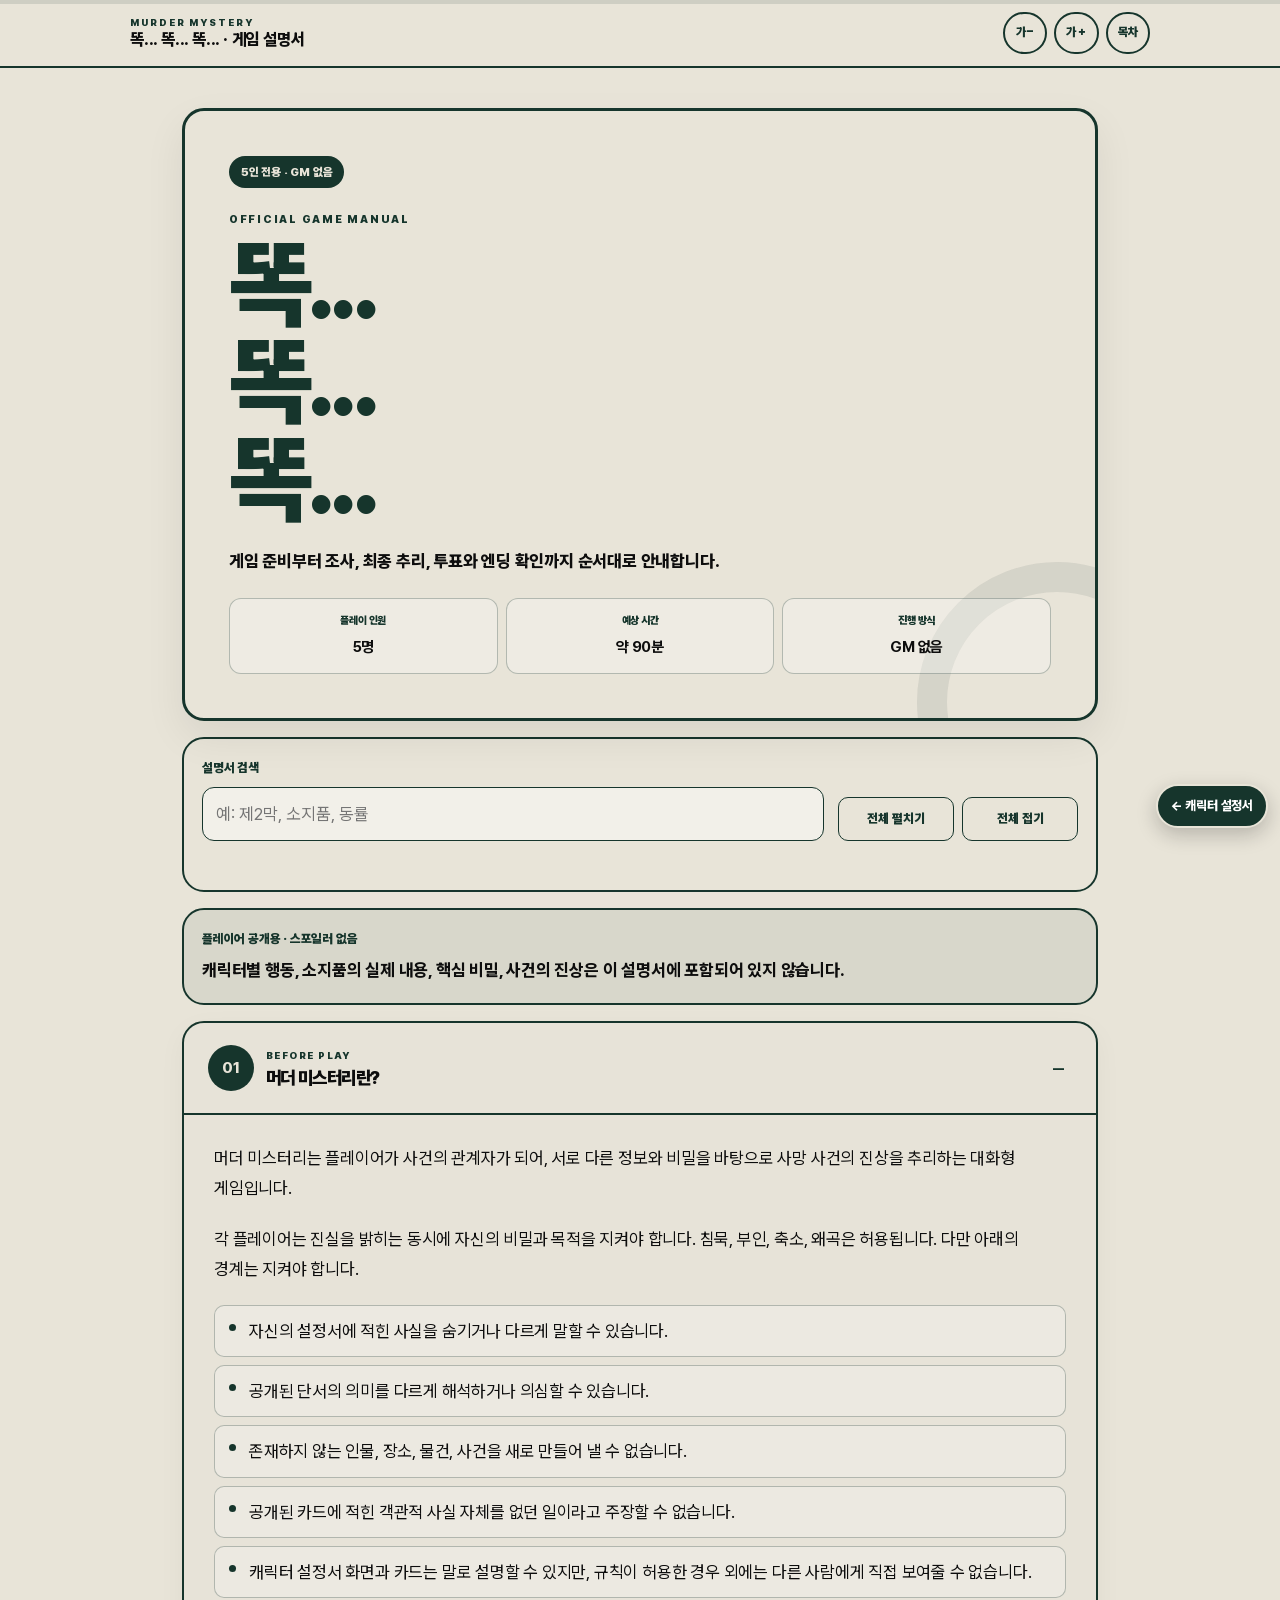
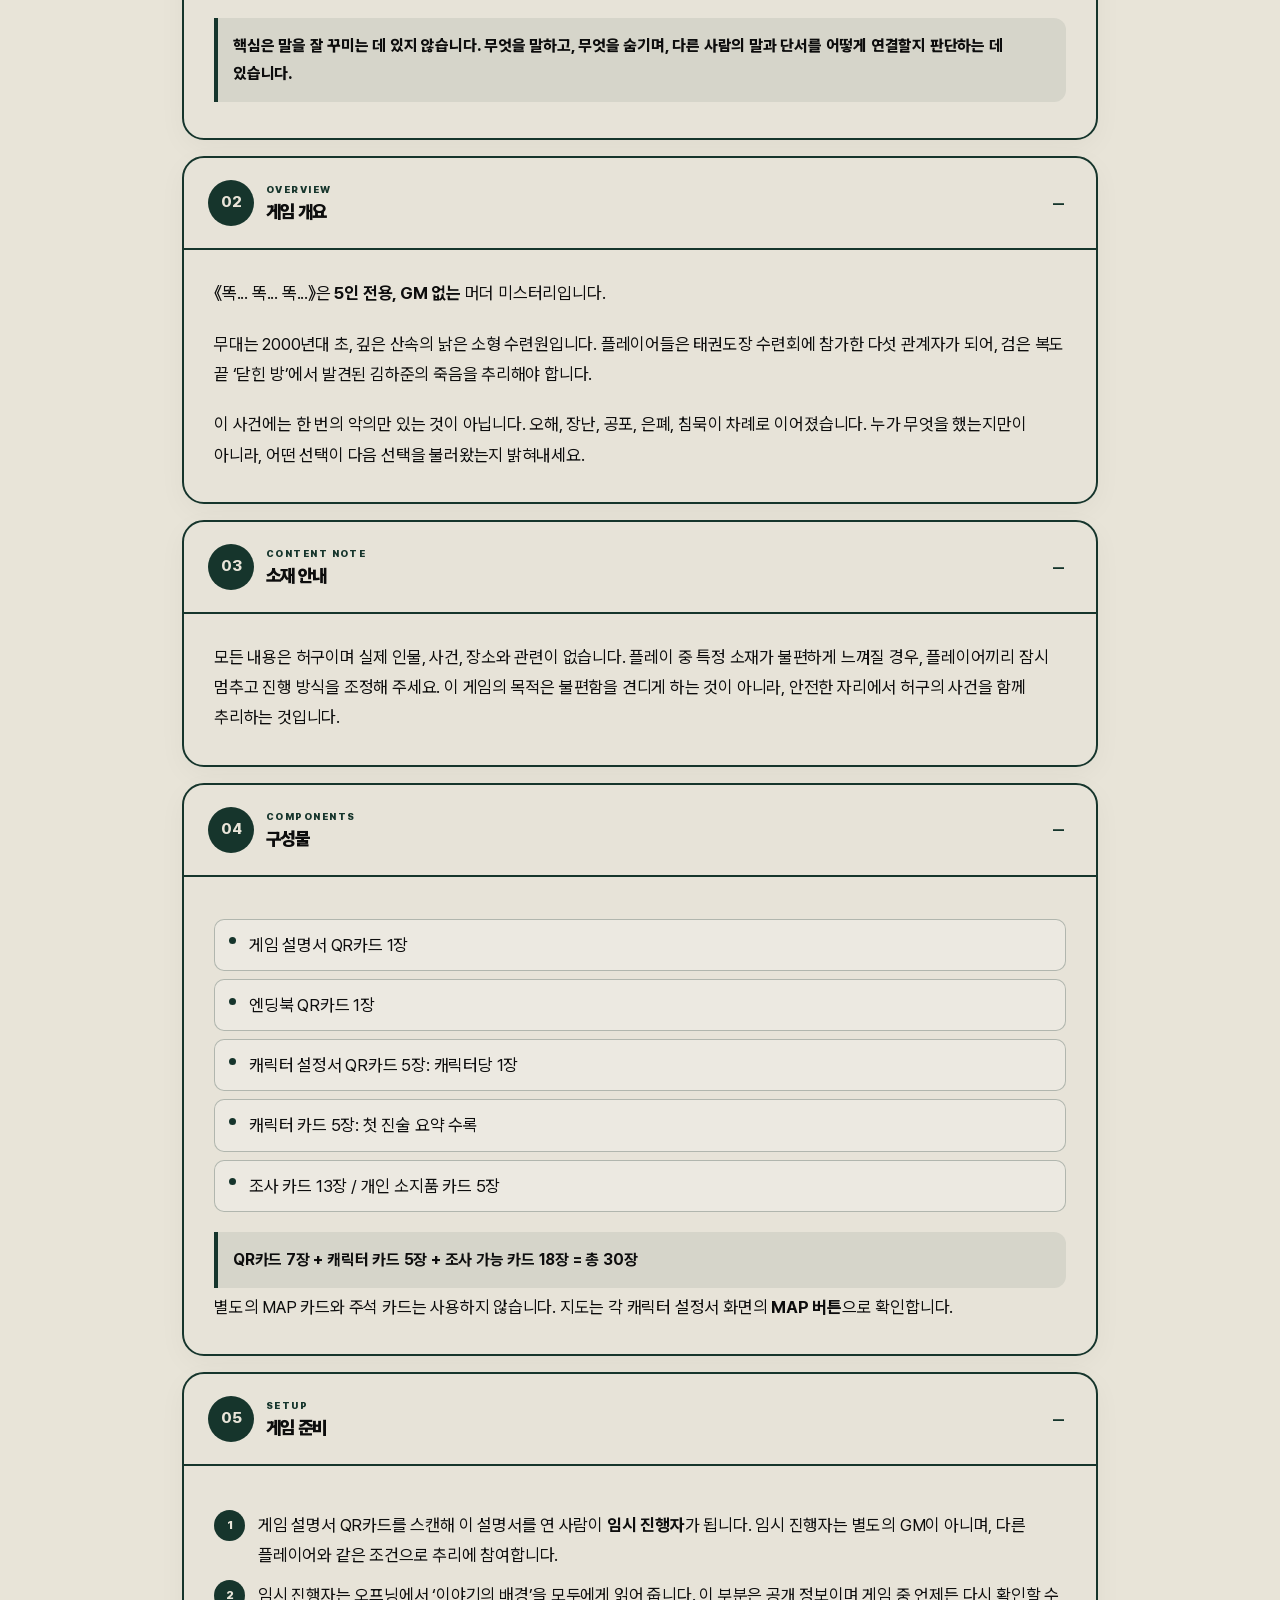
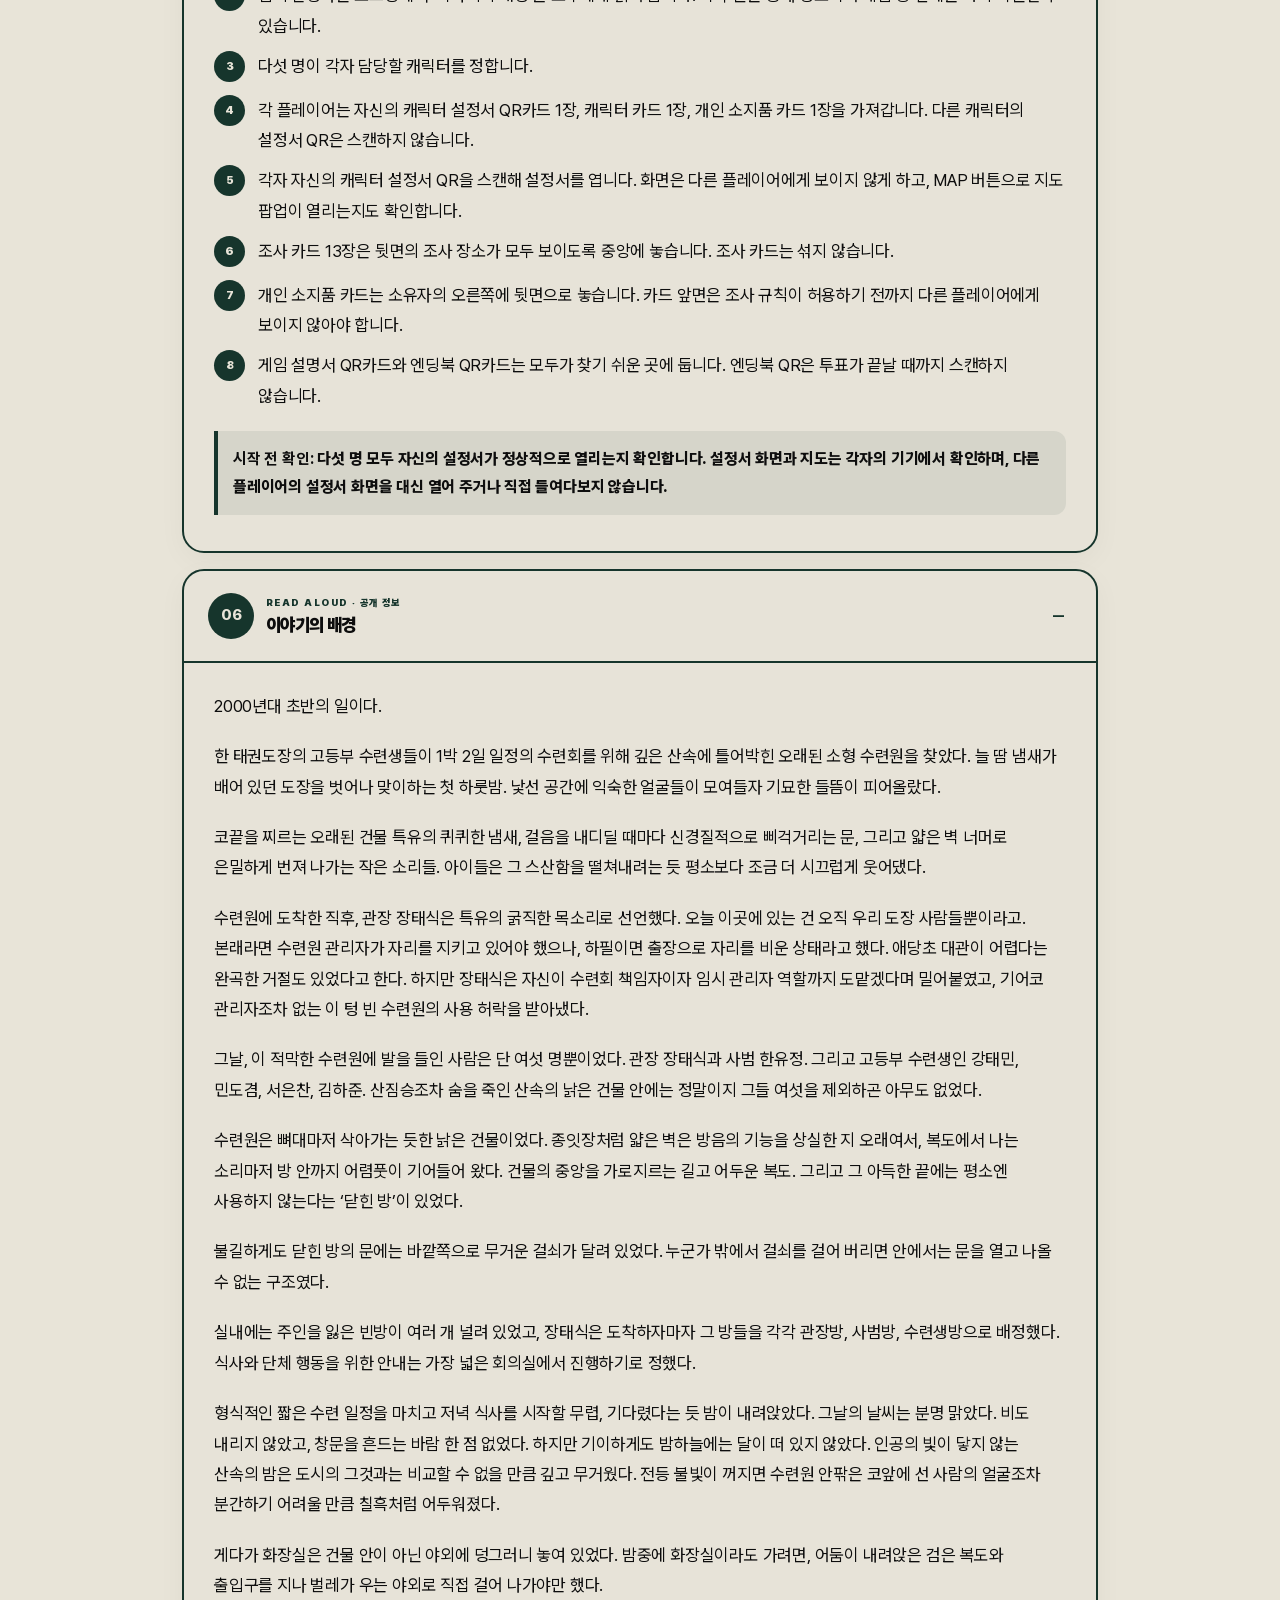
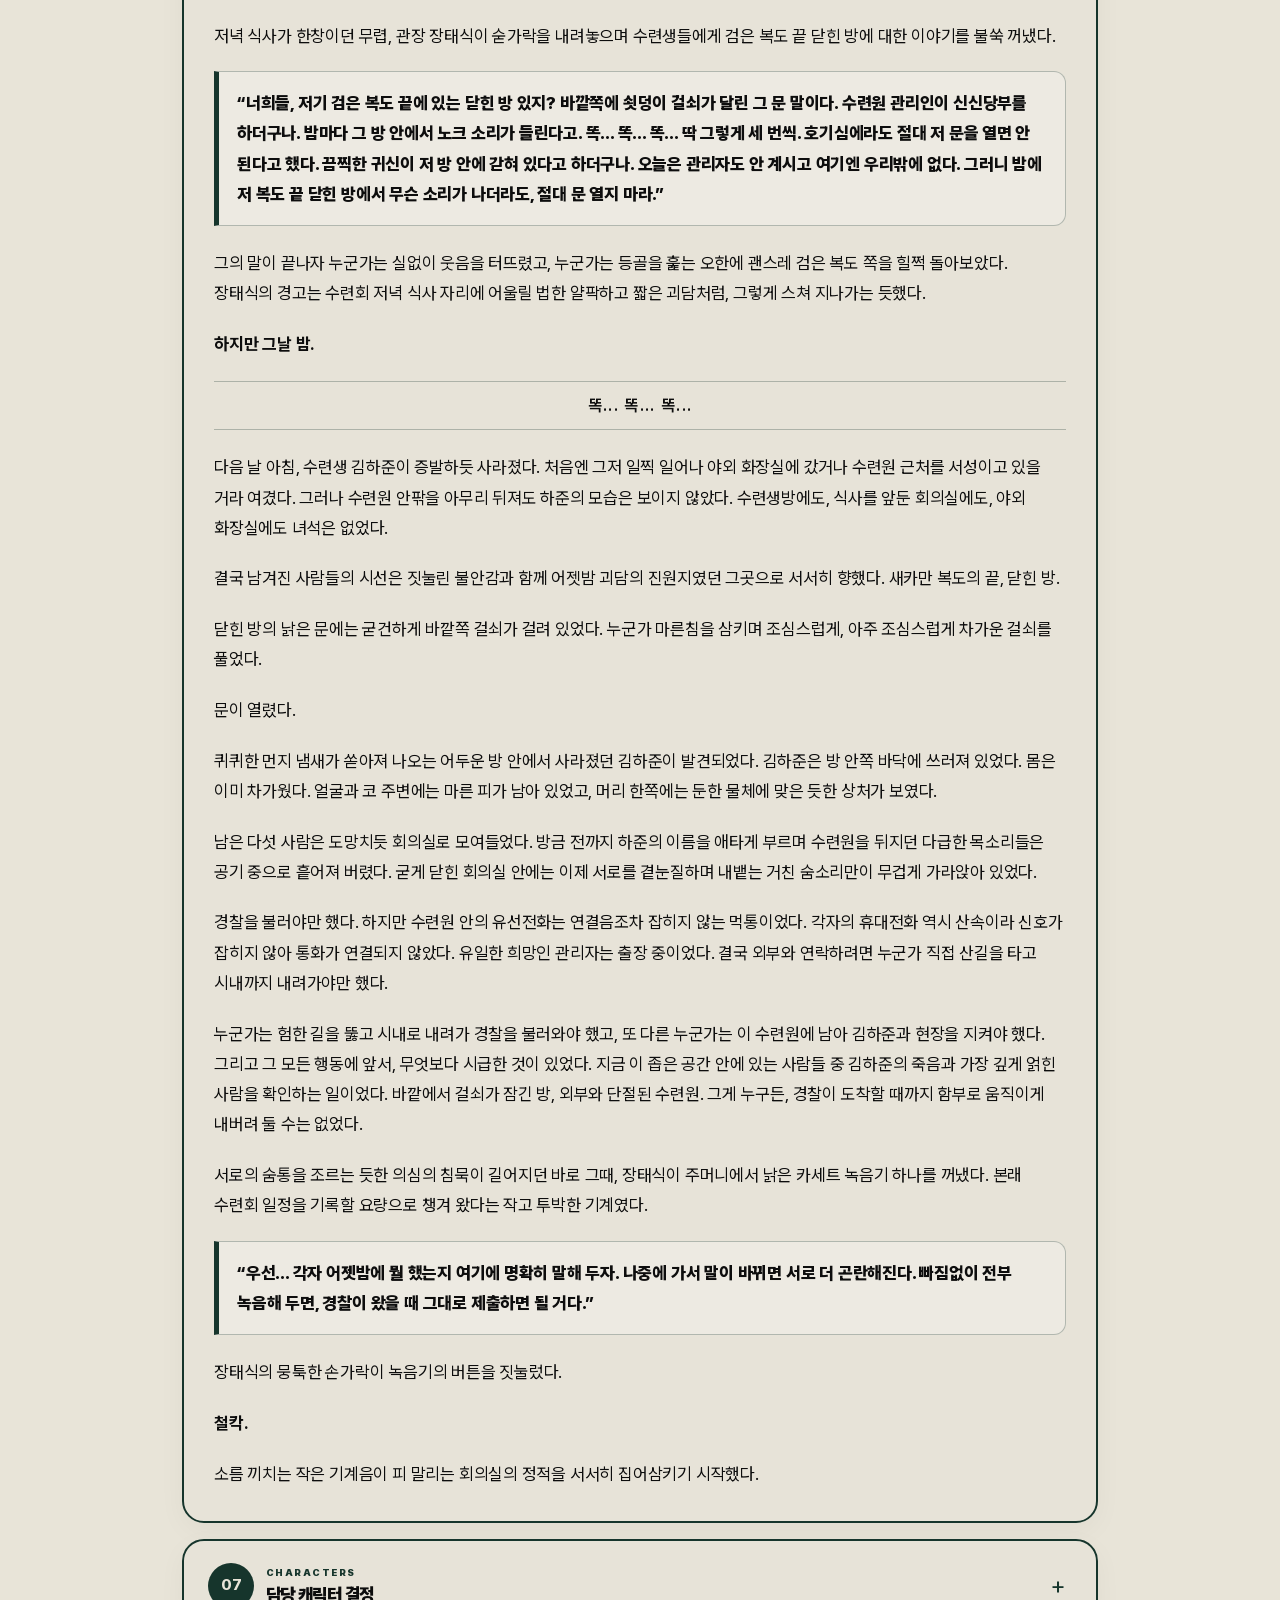
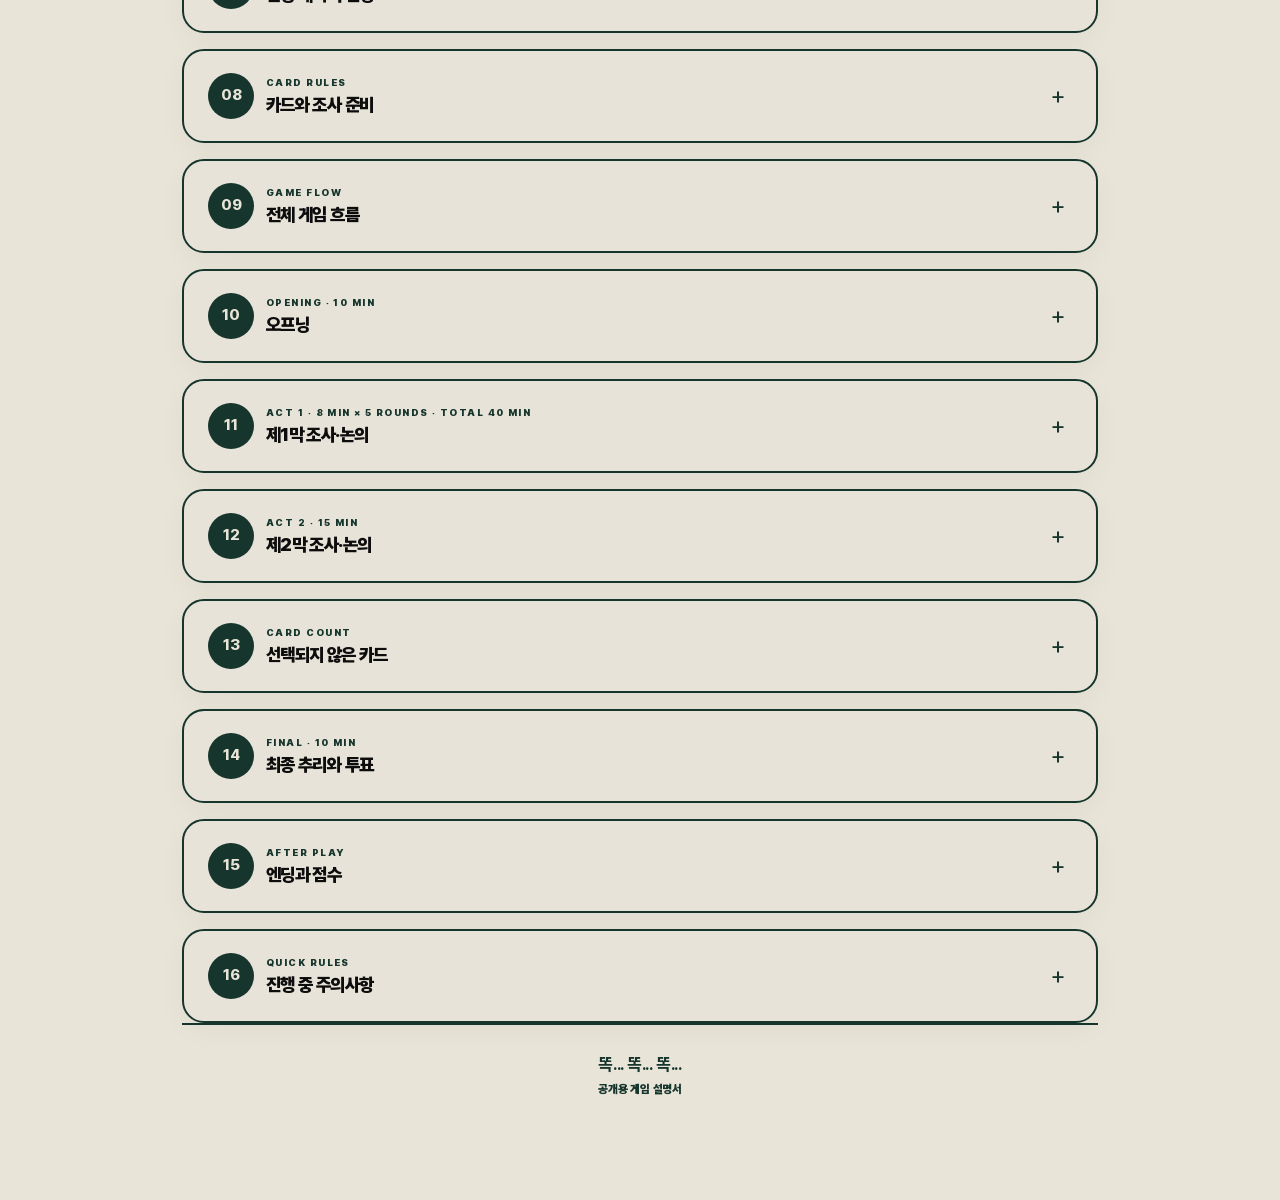
==== commit a10a0dab: "Add files via upload" ====
--- a/game-guide/index.html
+++ b/game-guide/index.html
@@ -153,7 +153,7 @@
           <div class="prose">
         <ol class="numbered-list">
           <li>게임 설명서 QR카드를 스캔해 이 설명서를 연 사람이 <strong>임시 진행자</strong>가 됩니다. 임시 진행자는 별도의 GM이 아니며, 다른 플레이어와 같은 조건으로 추리에 참여합니다.</li>
-          <li>임시 진행자는 ‘이야기의 배경’을 모두에게 읽어 줍니다. 이 부분은 공개 정보이며 게임 중 언제든 다시 확인할 수 있습니다.</li>
+          <li>임시 진행자는 오프닝에서 ‘이야기의 배경’을 모두에게 읽어 줍니다. 이 부분은 공개 정보이며 게임 중 언제든 다시 확인할 수 있습니다.</li>
           <li>다섯 명이 각자 담당할 캐릭터를 정합니다.</li>
           <li>각 플레이어는 자신의 캐릭터 설정서 QR카드 1장, 캐릭터 카드 1장, 개인 소지품 카드 1장을 가져갑니다. 다른 캐릭터의 설정서 QR은 스캔하지 않습니다.</li>
           <li>각자 자신의 캐릭터 설정서 QR을 스캔해 설정서를 엽니다. 화면은 다른 플레이어에게 보이지 않게 하고, MAP 버튼으로 지도 팝업이 열리는지도 확인합니다.</li>
@@ -286,9 +286,9 @@
         <div class="section-content" id="flow-content" hidden>
           <div class="prose">
         <div class="flow-box flow-box--timeline">
-          <span>오프닝 <strong>5분</strong></span><span class="flow-box__act-one">제1막 <strong>10분 × 5회</strong><small>총 50분 · 5회 모두 진행</small></span><span>제2막 <strong>15분</strong></span><span>최종 추리 <strong>5분</strong></span><span>투표 <strong>5분</strong></span><span>엔딩·점수</span>
-        </div>
-        <p>제한 시간은 긴장을 위한 기준입니다. 전원이 동의하면 조금 조정할 수 있습니다.</p></div>
+          <span>오프닝 <strong>10분</strong><br><small>배경·캐릭터 설정서 읽기</small></span><span class="flow-box__act-one">제1막 조사 / 논의 <strong>40분</strong><small>8분 × 5회 · 5회 모두 진행</small></span><span>제2막 조사 / 논의 <strong>15분</strong></span><span>최종 추리 <strong>5분</strong></span><span>투표 <strong>5분</strong></span><span>엔딩 확인 <strong>10분</strong></span><span>점수 계산 <strong>5분</strong></span>
+        </div>
+        <p>전체 예상 시간은 약 90분입니다. 제한 시간은 긴장을 위한 기준이며, 전원이 동의하면 조금 조정할 수 있습니다.</p></div>
         </div>
       </article>
 
@@ -296,7 +296,7 @@
         <button class="section-toggle" type="button" aria-expanded="false" aria-controls="opening-content">
           <span class="section-number">10</span>
           <span class="section-title-group">
-            <span class="section-kicker">OPENING · 5 MIN</span>
+            <span class="section-kicker">OPENING · 10 MIN</span>
             <span class="section-title">오프닝</span>
           </span>
           <span class="toggle-mark" aria-hidden="true">+</span>
@@ -304,7 +304,7 @@
         <div class="section-content" id="opening-content" hidden>
           <div class="prose">
         <ol class="numbered-list">
-          <li>모두 자신의 캐릭터 설정서 QR을 스캔해 모바일 설정서를 조용히 읽습니다.</li>
+          <li>임시 진행자가 ‘이야기의 배경’을 읽어 준 뒤, 각자 자신의 캐릭터 설정서 QR을 스캔해 모바일 설정서를 조용히 읽습니다.</li>
           <li>설정서 화면과 원문은 다른 플레이어에게 보여주거나 그대로 낭독하지 않습니다.</li>
           <li>설정서 확인이 끝나면 캐릭터 카드에 적힌 첫 진술 요약을 순서대로 읽습니다.</li>
           <li>첫 진술 요약은 김하준의 시신이 발견된 직후, 각 인물이 녹음기 앞에서 한 공개 진술입니다. 문장을 바꾸지 않습니다.</li>
@@ -317,7 +317,7 @@
         <button class="section-toggle" type="button" aria-expanded="false" aria-controls="act-one-content">
           <span class="section-number">11</span>
           <span class="section-title-group">
-            <span class="section-kicker">ACT 1 · 10 MIN × 5 ROUNDS · TOTAL 50 MIN</span>
+            <span class="section-kicker">ACT 1 · 8 MIN × 5 ROUNDS · TOTAL 40 MIN</span>
             <span class="section-title">제1막 조사·논의</span>
           </span>
           <span class="toggle-mark" aria-hidden="true">+</span>
@@ -326,7 +326,7 @@
           <div class="prose">
         <div class="act-one-alert" role="note" aria-label="제1막 반복 진행 안내">
           <strong>한 번만 진행하고 제2막으로 넘어가지 마세요.</strong>
-          <span>아래의 <b>10분짜리 조사·논의를 담당자를 바꾸며 총 5회 반복</b>합니다. 제1막 전체 시간은 총 50분입니다.</span>
+          <span>아래의 <b>8분짜리 조사·논의를 담당자를 바꾸며 총 5회 반복</b>합니다. 제1막 전체 시간은 총 40분입니다.</span>
         </div>
         <div class="investigable-definition" role="note" aria-label="제1막 조사 가능 카드 정의">
           <strong>중요 · 조사 가능 카드는 두 종류입니다.</strong>
@@ -335,21 +335,21 @@
 
         <h3 class="step-heading">제1막 전체 5회차</h3>
         <div class="round-repeat-grid" aria-label="제1막 1회차부터 5회차까지">
-          <div class="round-repeat-item"><strong>1회차</strong><span>10분</span></div>
-          <div class="round-repeat-item"><strong>2회차</strong><span>10분</span></div>
-          <div class="round-repeat-item"><strong>3회차</strong><span>10분</span></div>
-          <div class="round-repeat-item"><strong>4회차</strong><span>10분</span></div>
-          <div class="round-repeat-item"><strong>5회차</strong><span>10분</span></div>
+          <div class="round-repeat-item"><strong>1회차</strong><span>8분</span></div>
+          <div class="round-repeat-item"><strong>2회차</strong><span>8분</span></div>
+          <div class="round-repeat-item"><strong>3회차</strong><span>8분</span></div>
+          <div class="round-repeat-item"><strong>4회차</strong><span>8분</span></div>
+          <div class="round-repeat-item"><strong>5회차</strong><span>8분</span></div>
         </div>
         <p class="round-repeat-caption">첫 조사 담당자를 정한 뒤, 매 회차가 끝날 때마다 시계 방향의 다음 플레이어가 담당합니다. 다섯 명 모두 한 번씩 담당해야 합니다.</p>
 
-        <h3 class="step-heading">한 회차 10분의 진행 순서</h3>
+        <h3 class="step-heading">한 회차 8분의 진행 순서</h3>
         <ol class="round-flow-list">
           <li><span class="flow-number" aria-hidden="true">1</span><span class="flow-text">이번 회차의 조사 담당자를 확인합니다.</span></li>
           <li><span class="flow-number" aria-hidden="true">2</span><span class="flow-text">조사 담당자가 조사 카드와 개인 소지품 카드를 모두 포함한 조사 가능 카드 중 2장을 선택합니다.</span></li>
           <li><span class="flow-number" aria-hidden="true">3</span><span class="flow-text">선택한 두 카드를 즉시 전체 공개합니다.</span></li>
-          <li><span class="flow-number" aria-hidden="true">4</span><span class="flow-text">10분 중 남은 시간 동안 자유롭게 논의합니다.</span></li>
-          <li><span class="flow-number" aria-hidden="true">5</span><span class="flow-text">10분이 끝나면 다음 담당자로 바꾸어 새 회차를 시작합니다.</span></li>
+          <li><span class="flow-number" aria-hidden="true">4</span><span class="flow-text">8분 중 남은 시간 동안 자유롭게 논의합니다.</span></li>
+          <li><span class="flow-number" aria-hidden="true">5</span><span class="flow-text">8분이 끝나면 다음 담당자로 바꾸어 새 회차를 시작합니다.</span></li>
         </ol>
         <p>각 조사 담당자는 아직 전체 공개되지 않은 조사 가능 카드 2장을 고릅니다. 여기에는 <strong>조사 카드뿐 아니라 개인 소지품 카드도 포함</strong>됩니다.</p>
         <ul class="manual-list">
@@ -445,14 +445,14 @@
         </button>
         <div class="section-content" id="ending-score-content" hidden>
           <div class="prose">
-        <h3>엔딩 확인</h3>
+        <h3>엔딩 확인 · 10분</h3>
         <ol class="numbered-list">
           <li>투표가 끝나면 엔딩북 QR카드를 스캔합니다.</li>
           <li>최종 지목 대상에 해당하는 엔딩을 선택해 읽습니다.</li>
           <li>반드시 ‘사건의 진실’과 ‘주요 단서 해설’을 이어서 읽습니다.</li>
           <li>각자 숨긴 비밀, 제2막에서 확인한 카드, 공개되지 않은 개인 소지품을 자유롭게 밝히며 사건을 되짚습니다.</li>
         </ol>
-        <h3>점수 계산 · 선택 규칙</h3>
+        <h3>점수 계산 · 5분 · 선택 규칙</h3>
         <p>점수는 사건의 진실을 확인한 뒤 각 설정서의 목적을 기준으로 계산합니다.</p>
         <p>‘특정 인물에게 핵심 비밀 두 가지가 모두 들키지 않는다’는 목표는 두 비밀이 모두 정확히 간파되었을 때만 실패합니다. 상대가 0개 또는 1개만 알아냈다면 성공입니다. 문장을 그대로 맞힐 필요는 없지만, 비밀이 사건에서 어떤 의미였는지 설명할 수 있어야 ‘간파’로 인정합니다.</p>
         <p>가장 높은 점수를 얻은 플레이어가 ‘최고 추리자’입니다. 동점은 공동 우승입니다.</p></div>
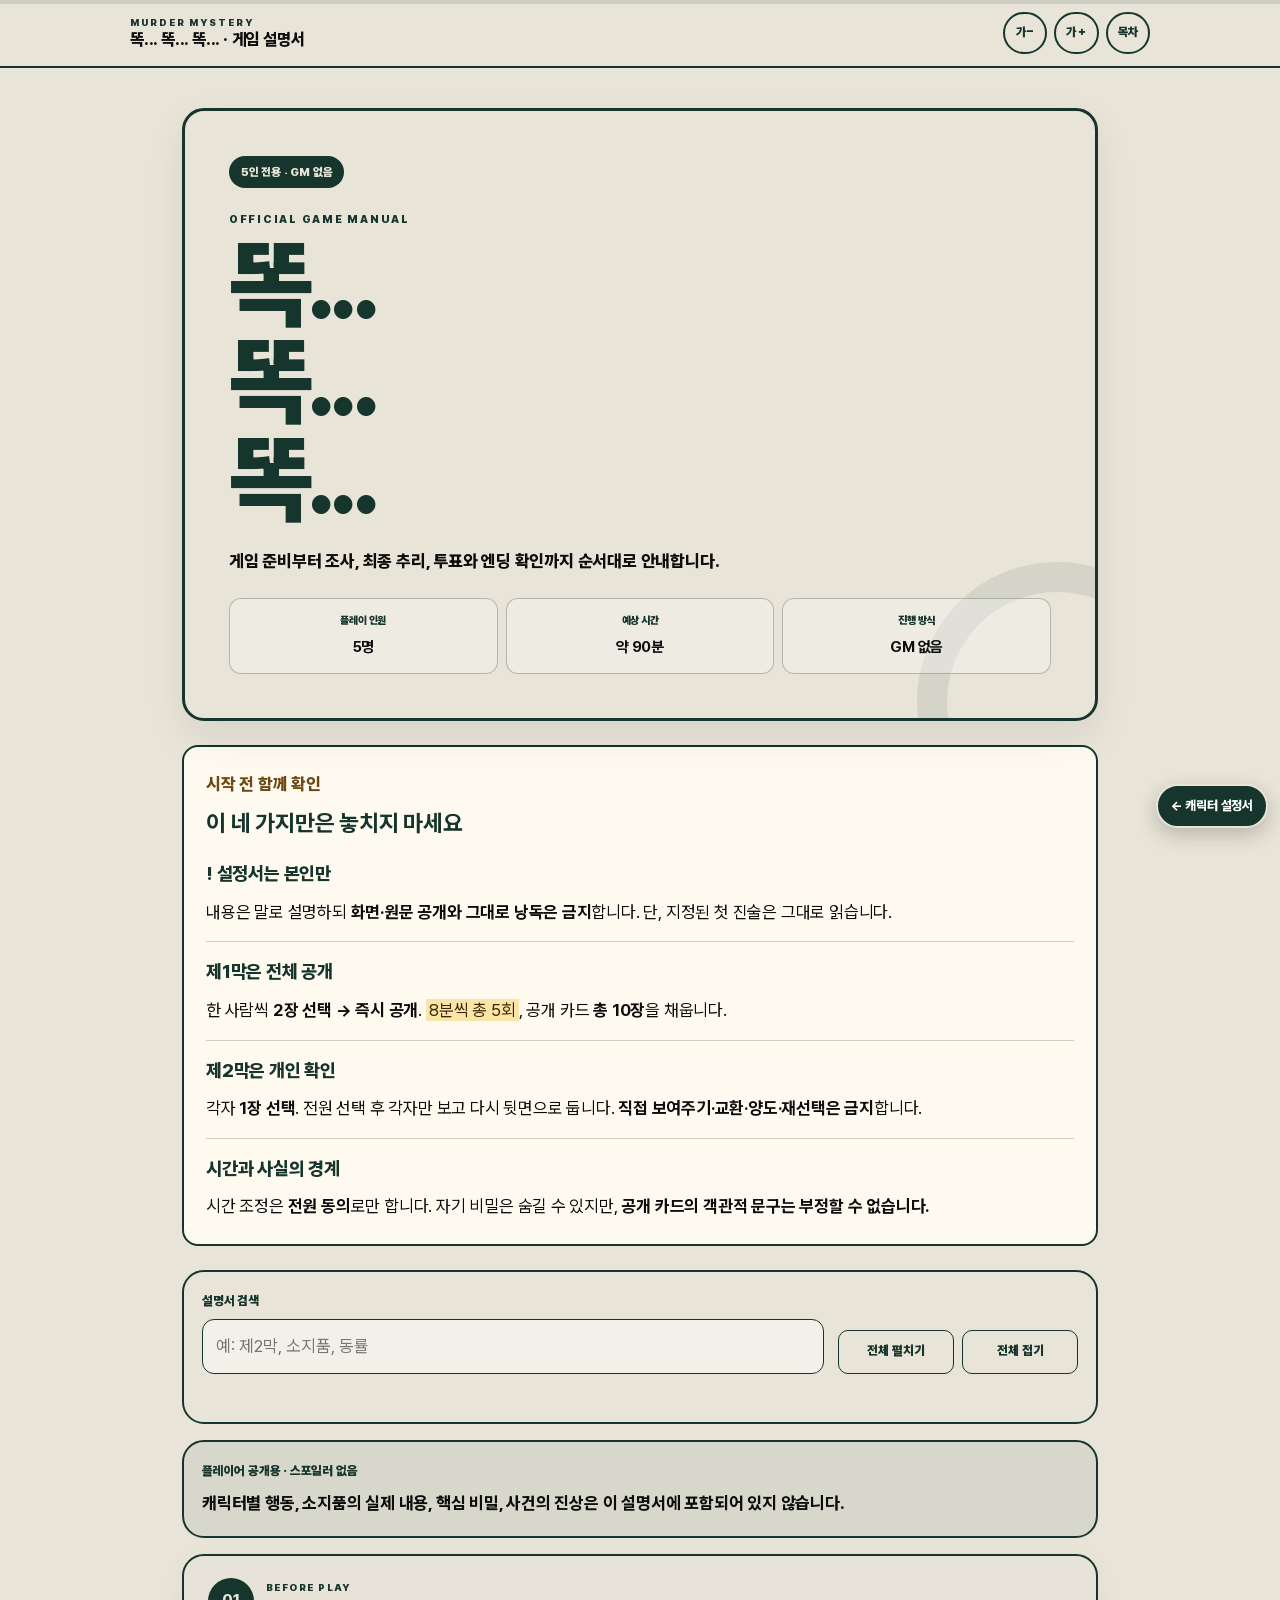
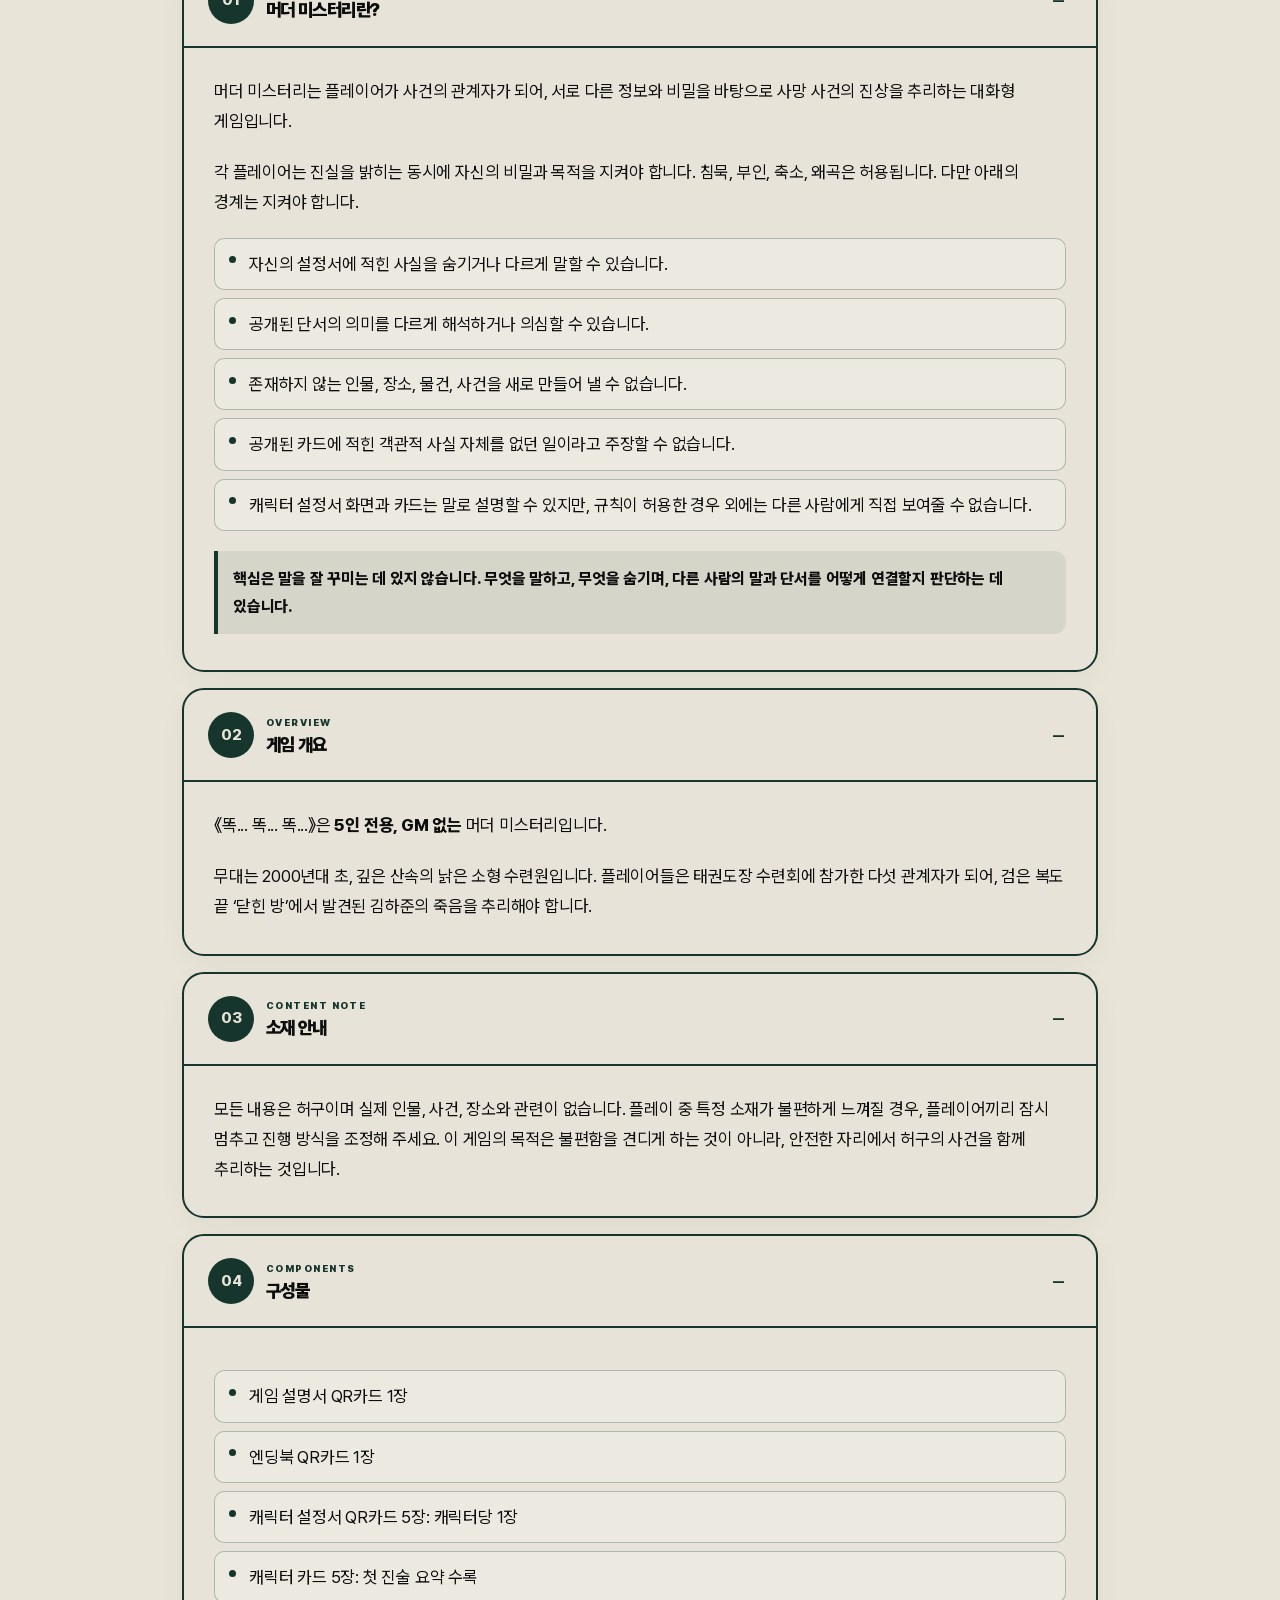
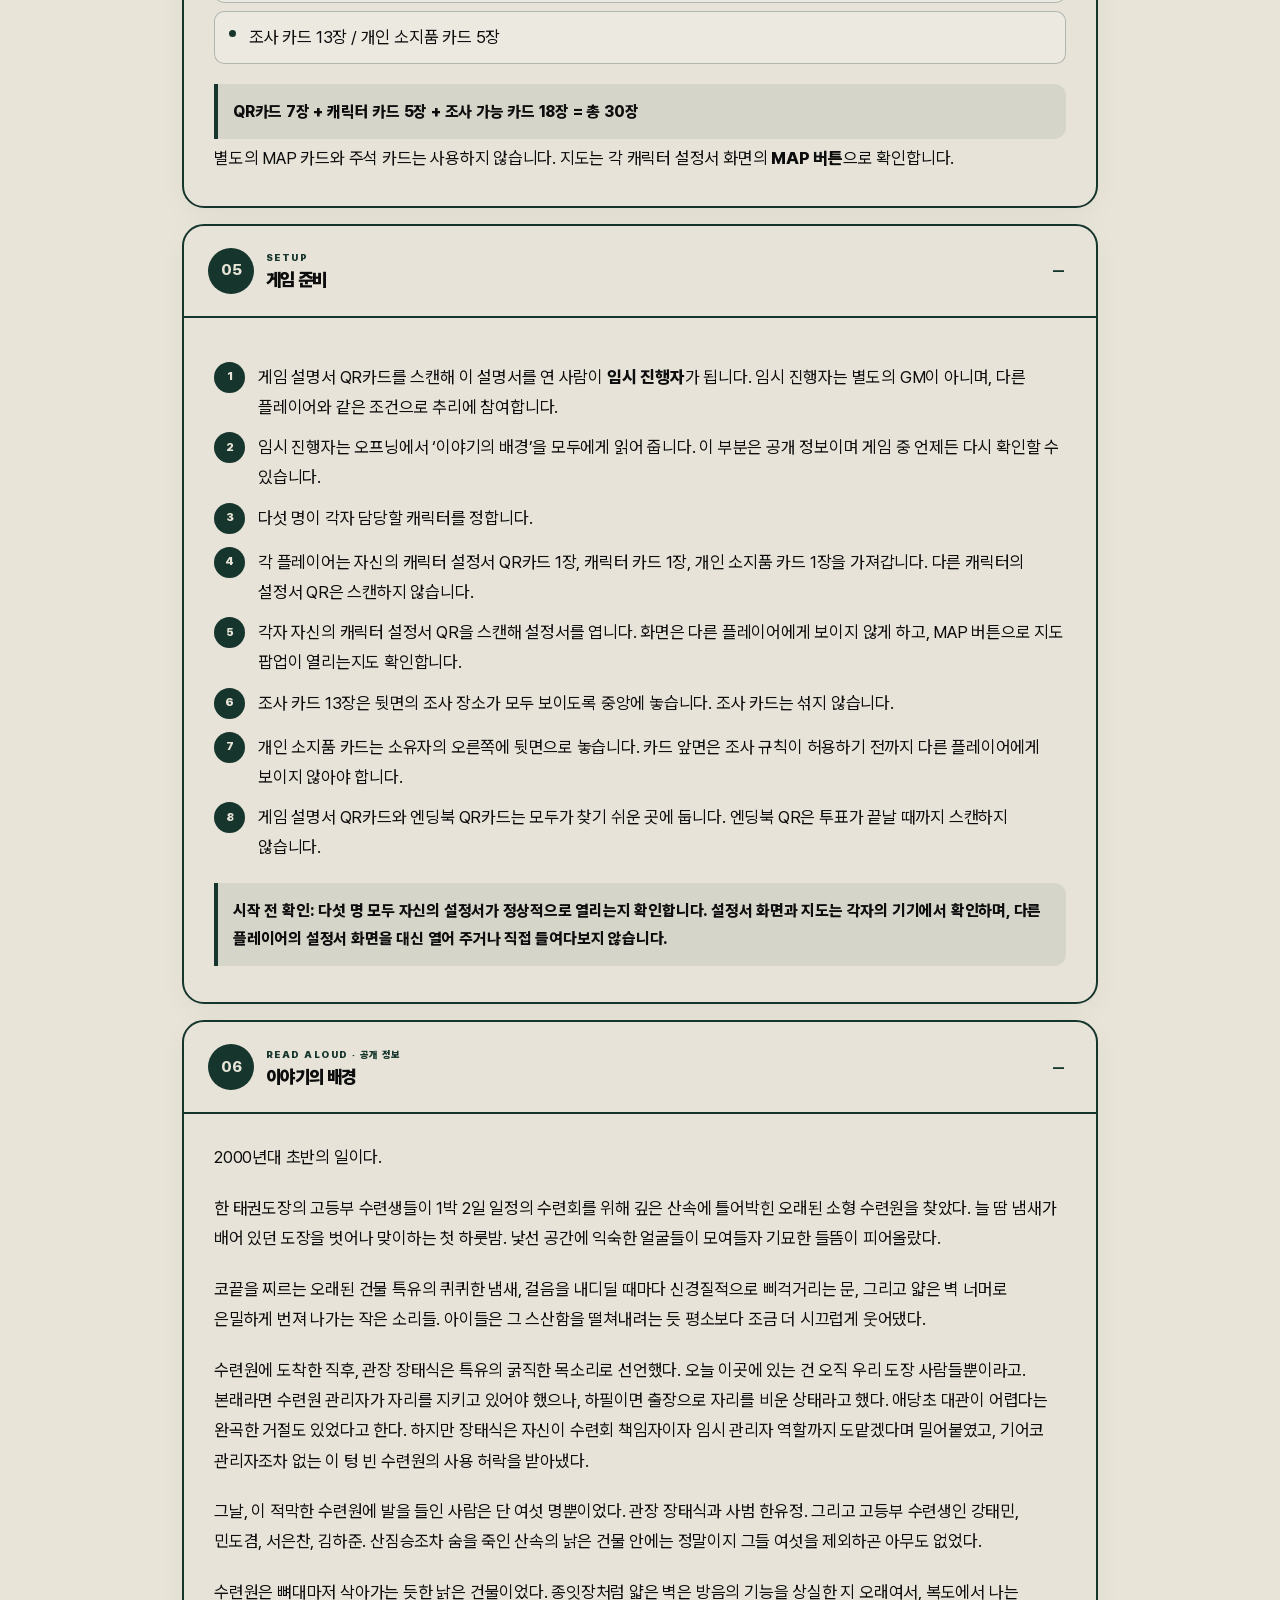
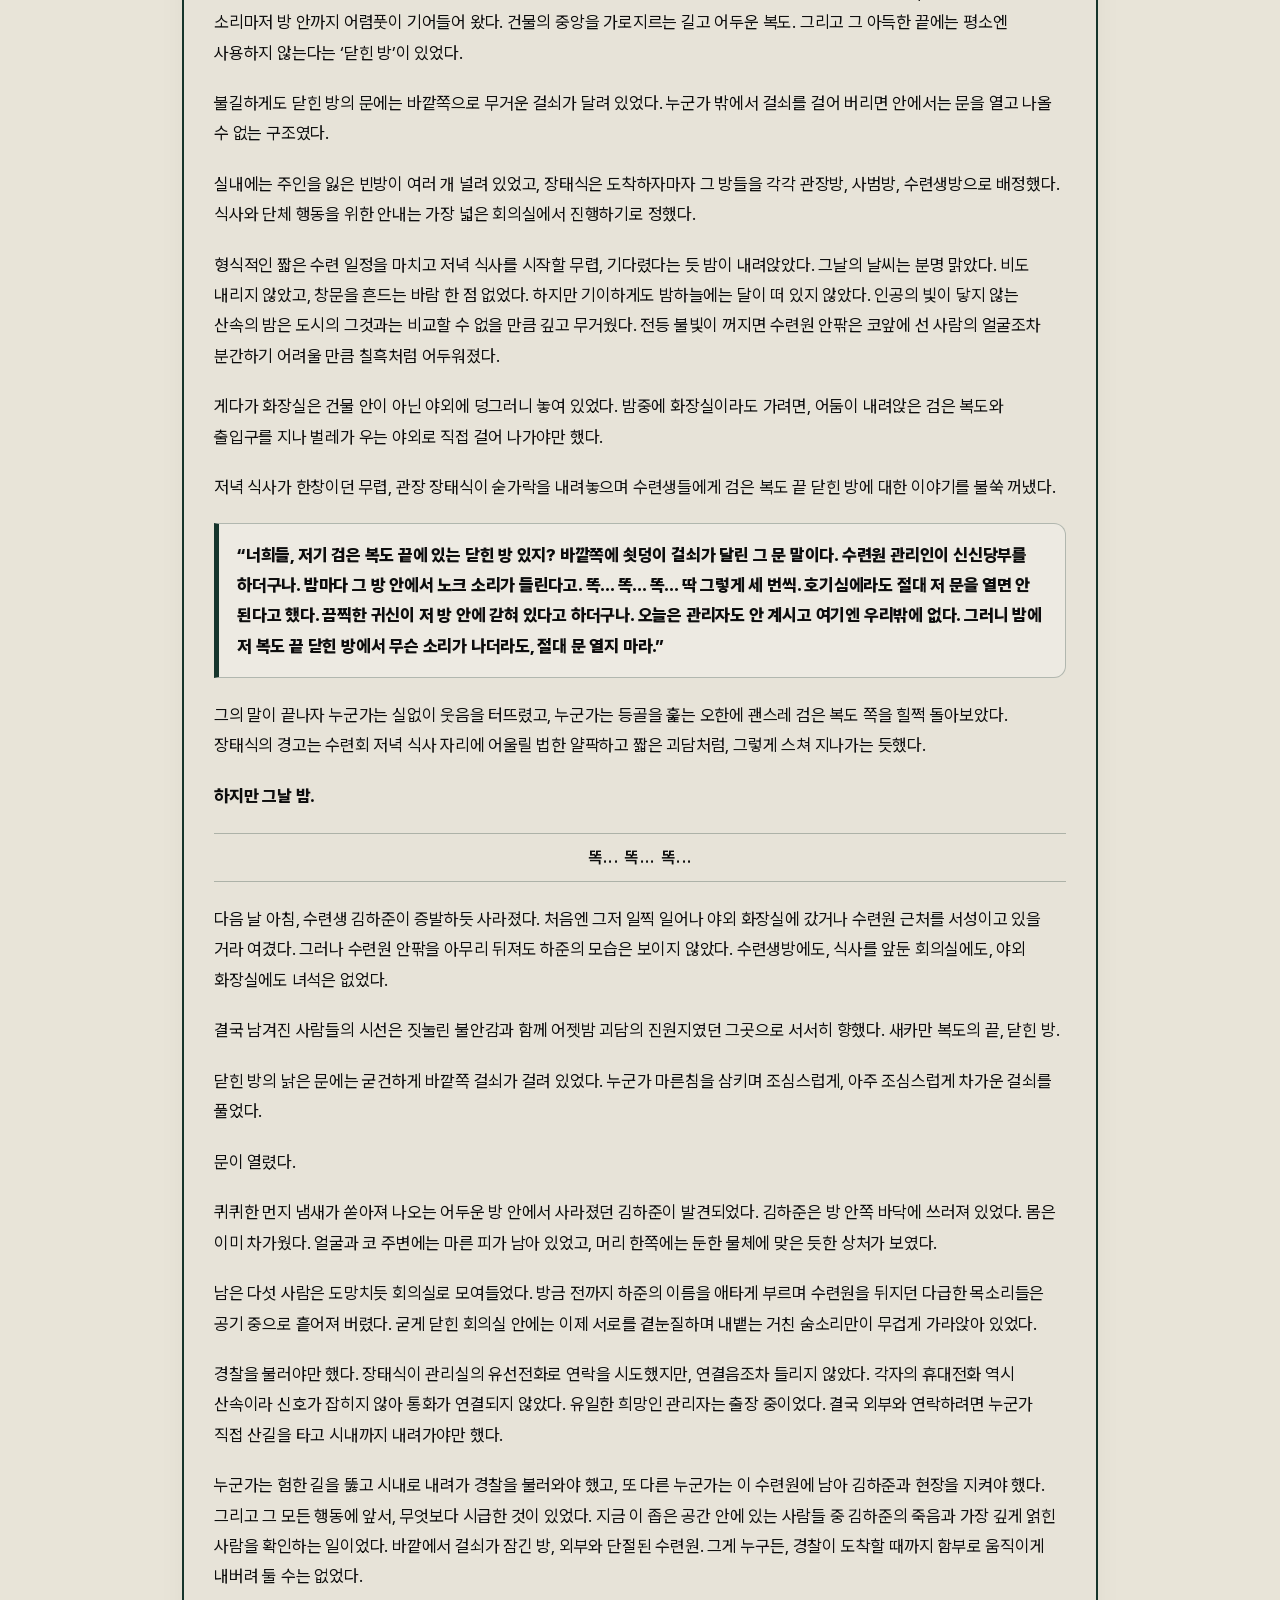
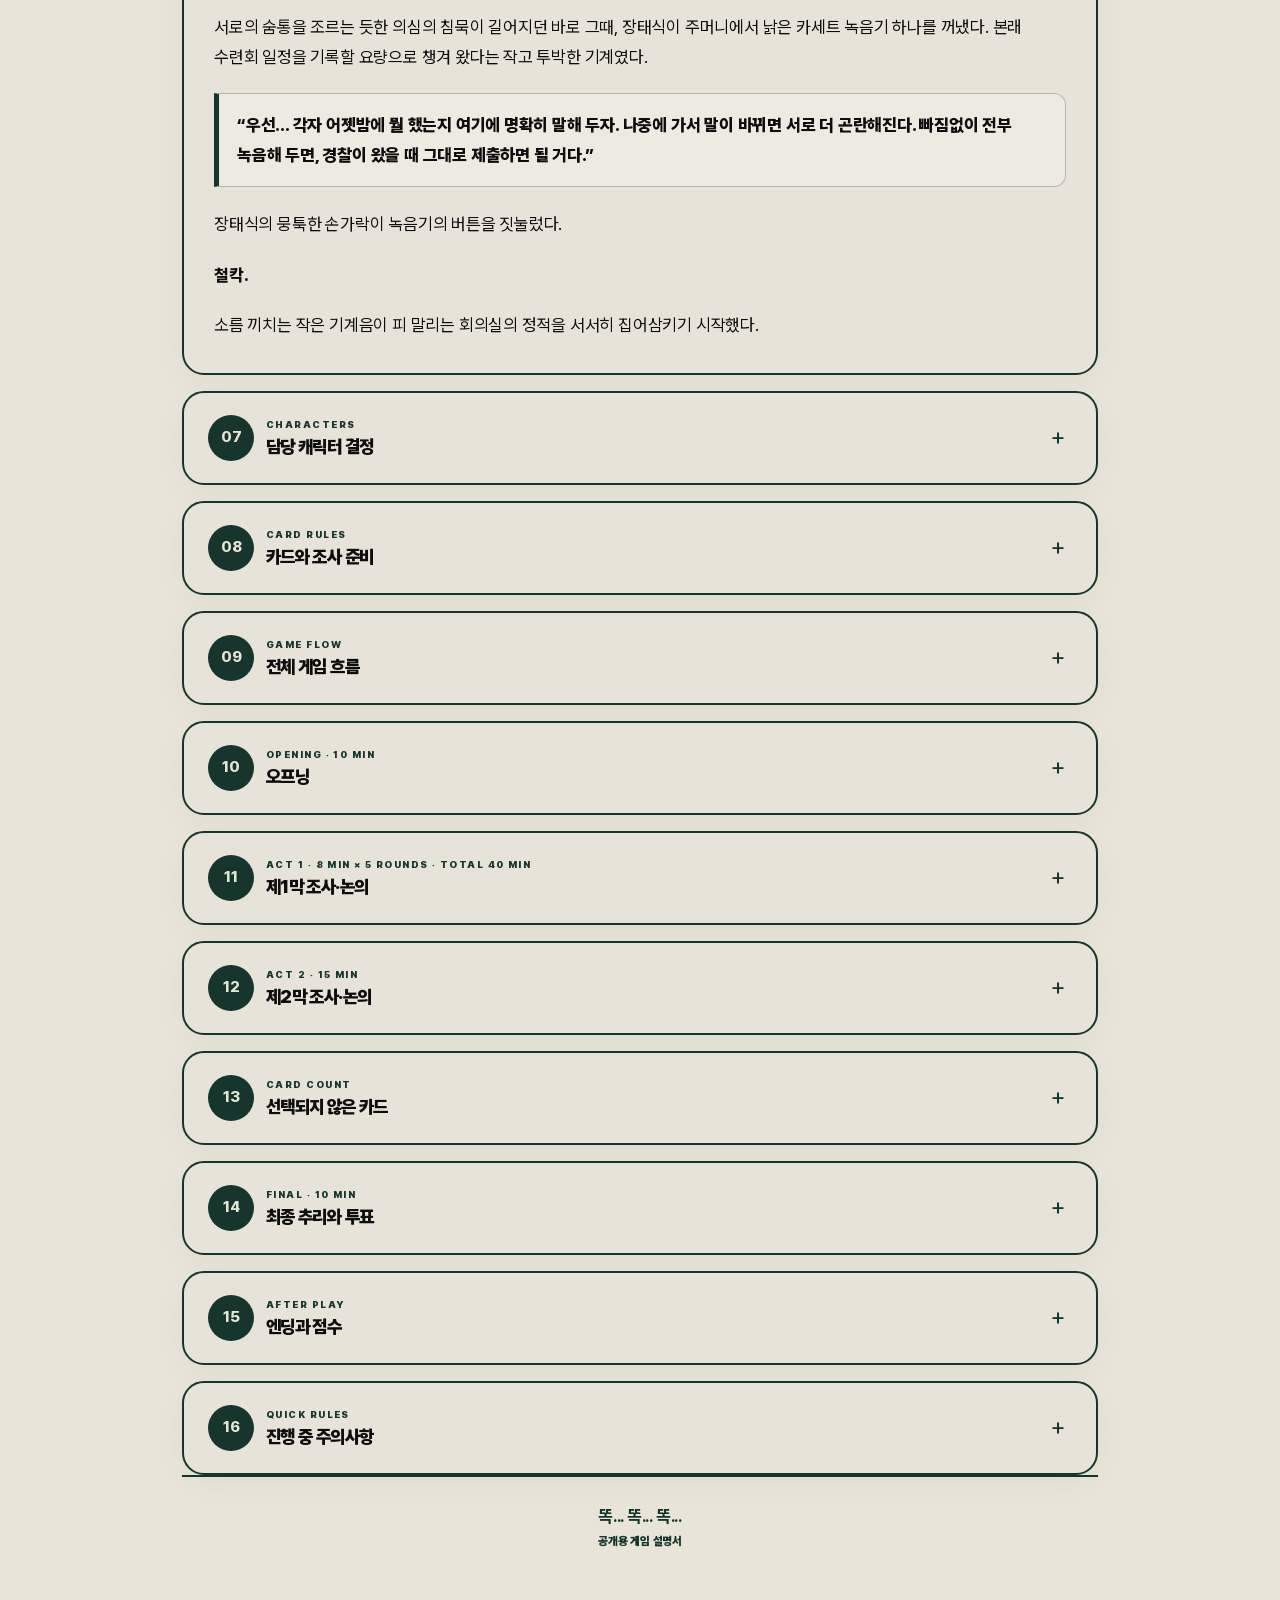
==== commit 6f825926: "Add files via upload" ====
--- a/game-guide/index.html
+++ b/game-guide/index.html
@@ -8,7 +8,7 @@
   <meta name="robots" content="noindex,nofollow,noarchive,nosnippet">
   <title>똑... 똑... 똑... | 게임 설명서</title>
   <meta name="description" content="5인용 GM 없는 머더 미스터리 《똑... 똑... 똑...》 공개용 모바일 게임 설명서">
-  <link rel="stylesheet" href="style.css">
+  <link rel="stylesheet" href="style.css?v=feedback-20260920">
 </head>
 <body>
   <a class="character-return" href="../index.html?from=guide" aria-label="캐릭터 설정서로 돌아가기">← 캐릭터 설정서</a>
@@ -51,6 +51,14 @@
         <div><span>진행 방식</span><strong>GM 없음</strong></div>
       </div>
     </section>
+    <section class="rules-at-a-glance" aria-labelledby="quickRulesTitle">
+      <p class="rule-eyebrow">시작 전 함께 확인</p>
+      <h2 id="quickRulesTitle">이 네 가지만은 놓치지 마세요</h2>
+      <div class="essential-rule"><strong>! 설정서는 본인만</strong><p>내용은 말로 설명하되 <b>화면·원문 공개와 그대로 낭독은 금지</b>합니다. 단, 지정된 첫 진술은 그대로 읽습니다.</p></div>
+      <div class="essential-rule"><strong>제1막은 전체 공개</strong><p>한 사람씩 <b>2장 선택 → 즉시 공개</b>. <mark>8분씩 총 5회</mark>, 공개 카드 <b>총 10장</b>을 채웁니다.</p></div>
+      <div class="essential-rule"><strong>제2막은 개인 확인</strong><p>각자 <b>1장 선택</b>. 전원 선택 후 각자만 보고 다시 뒷면으로 둡니다. <b>직접 보여주기·교환·양도·재선택은 금지</b>합니다.</p></div>
+      <div class="essential-rule"><strong>시간과 사실의 경계</strong><p>시간 조정은 <b>전원 동의</b>로만 합니다. 자기 비밀은 숨길 수 있지만, <b>공개 카드의 객관적 문구는 부정할 수 없습니다.</b></p></div>
+    </section>
     <section class="manual-tools" aria-label="설명서 도구">
       <label class="search-box" for="manualSearch"><span>설명서 검색</span><input id="manualSearch" type="search" placeholder="예: 제2막, 소지품, 동률"></label>
       <div class="tool-buttons"><button id="expandAll" type="button">전체 펼치기</button><button id="collapseAll" type="button">전체 접기</button></div>
@@ -98,7 +106,7 @@
           <div class="prose">
         <p>《똑... 똑... 똑...》은 <strong>5인 전용, GM 없는</strong> 머더 미스터리입니다.</p>
         <p>무대는 2000년대 초, 깊은 산속의 낡은 소형 수련원입니다. 플레이어들은 태권도장 수련회에 참가한 다섯 관계자가 되어, 검은 복도 끝 ‘닫힌 방’에서 발견된 김하준의 죽음을 추리해야 합니다.</p>
-        <p>이 사건에는 한 번의 악의만 있는 것이 아닙니다. 오해, 장난, 공포, 은폐, 침묵이 차례로 이어졌습니다. 누가 무엇을 했는지만이 아니라, 어떤 선택이 다음 선택을 불러왔는지 밝혀내세요.</p></div>
+</div>
         </div>
       </article>
 
@@ -198,7 +206,7 @@
           <p>문이 열렸다.</p>
           <p>퀴퀴한 먼지 냄새가 쏟아져 나오는 어두운 방 안에서 사라졌던 김하준이 발견되었다. 김하준은 방 안쪽 바닥에 쓰러져 있었다. 몸은 이미 차가웠다. 얼굴과 코 주변에는 마른 피가 남아 있었고, 머리 한쪽에는 둔한 물체에 맞은 듯한 상처가 보였다.</p>
           <p>남은 다섯 사람은 도망치듯 회의실로 모여들었다. 방금 전까지 하준의 이름을 애타게 부르며 수련원을 뒤지던 다급한 목소리들은 공기 중으로 흩어져 버렸다. 굳게 닫힌 회의실 안에는 이제 서로를 곁눈질하며 내뱉는 거친 숨소리만이 무겁게 가라앉아 있었다.</p>
-          <p>경찰을 불러야만 했다. 하지만 수련원 안의 유선전화는 연결음조차 잡히지 않는 먹통이었다. 각자의 휴대전화 역시 산속이라 신호가 잡히지 않아 통화가 연결되지 않았다. 유일한 희망인 관리자는 출장 중이었다. 결국 외부와 연락하려면 누군가 직접 산길을 타고 시내까지 내려가야만 했다.</p>
+          <p>경찰을 불러야만 했다. 장태식이 관리실의 유선전화로 연락을 시도했지만, 연결음조차 들리지 않았다. 각자의 휴대전화 역시 산속이라 신호가 잡히지 않아 통화가 연결되지 않았다. 유일한 희망인 관리자는 출장 중이었다. 결국 외부와 연락하려면 누군가 직접 산길을 타고 시내까지 내려가야만 했다.</p>
           <p>누군가는 험한 길을 뚫고 시내로 내려가 경찰을 불러와야 했고, 또 다른 누군가는 이 수련원에 남아 김하준과 현장을 지켜야 했다. 그리고 그 모든 행동에 앞서, 무엇보다 시급한 것이 있었다. 지금 이 좁은 공간 안에 있는 사람들 중 김하준의 죽음과 가장 깊게 얽힌 사람을 확인하는 일이었다. 바깥에서 걸쇠가 잠긴 방, 외부와 단절된 수련원. 그게 누구든, 경찰이 도착할 때까지 함부로 움직이게 내버려 둘 수는 없었다.</p>
           <p>서로의 숨통을 조르는 듯한 의심의 침묵이 길어지던 바로 그때, 장태식이 주머니에서 낡은 카세트 녹음기 하나를 꺼냈다. 본래 수련회 일정을 기록할 요량으로 챙겨 왔다는 작고 투박한 기계였다.</p>
           <blockquote>“우선... 각자 어젯밤에 뭘 했는지 여기에 명확히 말해 두자. 나중에 가서 말이 바뀌면 서로 더 곤란해진다. 빠짐없이 전부 녹음해 두면, 경찰이 왔을 때 그대로 제출하면 될 거다.”</blockquote>
@@ -305,7 +313,7 @@
           <div class="prose">
         <ol class="numbered-list">
           <li>임시 진행자가 ‘이야기의 배경’을 읽어 준 뒤, 각자 자신의 캐릭터 설정서 QR을 스캔해 모바일 설정서를 조용히 읽습니다.</li>
-          <li>설정서 화면과 원문은 다른 플레이어에게 보여주거나 그대로 낭독하지 않습니다.</li>
+          <li><mark><b>설정서 화면·원문 공개와 그대로 낭독은 금지</b></mark>합니다. 단, 아래의 첫 진술은 예외입니다.</li>
           <li>설정서 확인이 끝나면 캐릭터 카드에 적힌 첫 진술 요약을 순서대로 읽습니다.</li>
           <li>첫 진술 요약은 김하준의 시신이 발견된 직후, 각 인물이 녹음기 앞에서 한 공개 진술입니다. 문장을 바꾸지 않습니다.</li>
           <li>모든 첫 진술이 끝나면 제1막 <strong>1회차</strong>를 시작합니다.</li>
@@ -343,11 +351,12 @@
         </div>
         <p class="round-repeat-caption">첫 조사 담당자를 정한 뒤, 매 회차가 끝날 때마다 시계 방향의 다음 플레이어가 담당합니다. 다섯 명 모두 한 번씩 담당해야 합니다.</p>
 
+<div class="rule-alert rule-alert--timer" role="note"><strong>타이머 · 선택과 공개도 8분 안에</strong><p>담당자를 확인한 뒤 <b>카드를 고르기 전에 8분 타이머를 시작</b>합니다. 카드 선택·공개·논의를 합쳐 한 회차입니다. <b>공개 뒤 새로 8분을 재지 않습니다.</b></p><p>시간을 줄이거나 늘리려면 <b>전원 동의</b>가 필요합니다. 일찍 마쳐도 <b>담당자 교대와 총 5회 진행</b>은 생략하지 않습니다.</p></div>
         <h3 class="step-heading">한 회차 8분의 진행 순서</h3>
         <ol class="round-flow-list">
-          <li><span class="flow-number" aria-hidden="true">1</span><span class="flow-text">이번 회차의 조사 담당자를 확인합니다.</span></li>
+          <li><span class="flow-number" aria-hidden="true">1</span><span class="flow-text">이번 회차의 조사 담당자를 확인하고 <b>8분 타이머를 시작</b>합니다.</span></li>
           <li><span class="flow-number" aria-hidden="true">2</span><span class="flow-text">조사 담당자가 조사 카드와 개인 소지품 카드를 모두 포함한 조사 가능 카드 중 2장을 선택합니다.</span></li>
-          <li><span class="flow-number" aria-hidden="true">3</span><span class="flow-text">선택한 두 카드를 즉시 전체 공개합니다.</span></li>
+          <li><span class="flow-number" aria-hidden="true">3</span><span class="flow-text">선택한 두 카드를 <b>즉시 전체 공개</b>합니다.</span></li>
           <li><span class="flow-number" aria-hidden="true">4</span><span class="flow-text">8분 중 남은 시간 동안 자유롭게 논의합니다.</span></li>
           <li><span class="flow-number" aria-hidden="true">5</span><span class="flow-text">8분이 끝나면 다음 담당자로 바꾸어 새 회차를 시작합니다.</span></li>
         </ol>
@@ -355,8 +364,8 @@
         <ul class="manual-list">
           <li>조사 카드 2장을 선택할 수 있습니다.</li>
           <li>조사 카드 1장과 다른 사람의 개인 소지품 카드 1장을 선택할 수 있습니다.</li>
-          <li>개인 소지품 카드 2장을 동시에 선택할 수 없습니다.</li>
-          <li>자신의 개인 소지품 카드는 선택할 수 없습니다.</li>
+          <li><b>개인 소지품 카드 2장 동시 선택은 금지</b>합니다.</li>
+          <li><b>자신의 개인 소지품은 선택할 수 없습니다.</b></li>
         </ul>
         <p>선택한 두 카드는 즉시 전체 공개합니다. 공개된 카드는 테이블 중앙에 앞면으로 놓고 누구나 다시 확인할 수 있게 둡니다.</p>
         <p>카드 공개 뒤 남은 시간 동안 자유롭게 논의합니다. 공개 단서, 첫 진술, 서로의 말에 드러난 모순을 연결해 사건을 추리합니다.</p></div>
@@ -380,6 +389,7 @@
         <div class="section-content" id="act-two-content" hidden>
           <div class="prose">
         <div class="rule-callout"><strong>제1막 5회차를 모두 마치고, 전체 공개 카드가 총 10장인지 확인한 뒤 제2막을 시작합니다.</strong></div>
+        <div class="rule-alert rule-alert--private" role="note"><strong>! 제2막은 카드 앞면 공개 금지</strong><p><b>말로 설명·은폐·왜곡은 가능</b>하지만, 원문을 직접 보여줄 수는 없습니다. <b>교환·양도·재선택도 금지</b>합니다.</p><p><b>15분에는 카드 선택·개인 확인·논의가 모두 포함</b>됩니다. 첫 사람이 카드를 고르기 전에 타이머를 시작합니다.</p></div>
         <div class="investigable-definition" role="note" aria-label="제2막 조사 가능 카드 정의">
           <strong>제2막도 조사 카드만 선택하는 것이 아닙니다.</strong>
           <span>남은 <b>조사 카드와 개인 소지품 카드를 합친 조사 가능 카드</b> 중에서 각자 1장씩 선택합니다.</span>
@@ -409,7 +419,7 @@
           <div class="prose">
         <div class="flow-box"><span>조사 가능 카드 <strong>18장</strong></span><span>제1막 전체 공개 <strong>10장</strong></span><span>제2막 개인 선택 <strong>5장</strong></span><span>끝까지 미선택 <strong>3장</strong></span></div>
         <p>마지막 3장은 조사 과정에서 아무도 선택하지 않은 상태로 남습니다. 조사 카드라면 누구도 앞면을 볼 수 없습니다. 개인 소지품 카드라면 원래 소유자는 이미 내용을 알고 있을 수 있지만, 다른 플레이어는 앞면을 확인할 수 없습니다.</p>
-        <p>미선택 카드 3장은 게임 종료 전까지 새로 공개하거나 가져올 수 없습니다.</p>
+        <p><b>미선택 카드 3장은 게임 종료 전까지 공개·추가 선택할 수 없습니다.</b></p>
         <p>카드 선택 자체도 추리의 일부입니다. 모든 조합이 같은 난도로 이어지는 것은 아니므로, 이미 나온 정보와 연결되는 장소와 소지품을 신중히 선택해야 합니다.</p></div>
         </div>
       </article>
@@ -428,7 +438,7 @@
         <h3>최종 추리 · 5분</h3>
         <p>제2막 조사 / 논의가 끝나면 최종 추리를 진행한다. 제한 시간은 5분이다. 이 시간에는 더 이상 카드를 선택하지 않는다. 플레이어들은 지금까지 나온 정보를 바탕으로 마지막 논의를 한다. 최종 추리가 끝나면 투표로 넘어간다.</p>
         <h3>투표 · 5분</h3>
-        <p>김하준의 사망에 가장 직접적인 원인을 만들고, 그를 살릴 수 있었던 마지막 가능성을 끊은 <strong>‘최종 책임자’ 한 명</strong>을 지목합니다. 어느 인물도 이 기준에 해당하지 않고 순수한 사고사라고 판단한다면 ‘사고사’에 투표할 수 있습니다.</p>
+        <p>김하준의 사망에 가장 결정적인 원인을 제공한 <strong>‘최종 책임자’ 한 명</strong>을 지목합니다. <strong>치명적인 일이 벌어진 경위, 각 인물이 알고 있던 위험, 이후의 선택</strong>을 함께 판단하세요. 가장 늦게 행동한 사람이 자동으로 최종 책임자가 되는 것은 아닙니다. 어느 인물도 이 기준에 해당하지 않고 순수한 사고사라고 판단한다면 ‘사고사’에 투표할 수 있습니다.</p>
         <p>원한다면 투표 직전 각자 최종 추리를 1분 이내로 말합니다. 투표는 동시에 공개합니다.</p>
         <div class="rule-callout">동률이면 동률 대상만 두고 3분간 재논의한 뒤 재투표합니다. 다시 동률이면 제1막의 첫 조사 담당자가 동률 대상 중 하나를 최종 지목합니다.</div></div>
         </div>
@@ -475,7 +485,7 @@
           <li>다른 캐릭터의 설정서 QR은 스캔하지 않습니다. 캐릭터 설정서 화면과 비공개 카드는 직접 보여주지 않습니다.</li>
           <li>제2막에서 선택한 카드는 확인 뒤 다시 뒷면으로 보관하며, 다른 사람과 교환하거나 양도할 수 없습니다.</li>
           <li>지도는 공개 정보지만 시설의 연결 관계만 보여 줍니다. 실외 시설 사이의 정확한 거리와 방위는 추리 근거로 사용하지 않습니다.</li>
-          <li>공개 카드의 존재와 객관적 문구는 부정할 수 없습니다. 해석과 책임은 얼마든지 다툴 수 있습니다.</li>
+          <li><mark><b>공개 카드의 존재와 객관적 문구는 부정할 수 없습니다.</b></mark> 해석과 책임은 얼마든지 다툴 수 있습니다.</li>
           <li>새로운 인물, 통로, 물건, 초자연 현상을 즉석에서 만들지 않습니다.</li>
           <li>자신의 비밀을 숨길 수 있지만, 게임 밖의 개인정보나 실제 경험을 연기에 끌어오지 않습니다.</li>
           <li>투표는 ‘가장 수상한 사람’이 아니라 사망의 결정적 흐름을 만든 최종 책임자를 고르는 절차입니다.</li>
--- a/game-guide/style.css
+++ b/game-guide/style.css
@@ -965,3 +965,20 @@
   margin-top: 7px;
   line-height: 1.7;
 }
+
+/* 2026-09-20: 핵심 규칙. 색상뿐 아니라 제목/굵기/기호로도 구분한다. */
+.rules-at-a-glance{background:#fffaf0;border:2px solid #16352c;border-radius:16px;padding:22px;margin:24px 0;overflow-wrap:anywhere}
+.rules-at-a-glance h2{font-size:1.35em;line-height:1.45;margin:0 0 18px;color:#16352c}
+.rule-eyebrow{font-weight:800;color:#6c4812;margin:0 0 7px}
+.essential-rule{border-top:1px solid #d4cdbc;padding:14px 0}
+.essential-rule:first-of-type{border-top:0;padding-top:0}
+.essential-rule:last-child{padding-bottom:0}
+.essential-rule>strong{display:block;font-size:1.08em;font-weight:800;margin-bottom:5px;color:#16352c}
+.essential-rule p,.rule-alert p{margin:6px 0 0;line-height:1.8}
+mark{background:#fae4a6;color:#352708;padding:.05em .2em;box-decoration-break:clone;-webkit-box-decoration-break:clone}
+.rule-alert{border:2px solid #8a5618;background:#fff3d8;color:#332711;border-radius:12px;padding:17px;margin:20px 0;overflow-wrap:anywhere}
+.rule-alert>strong{display:block;font-size:1.08em;font-weight:800}
+.rule-alert--private{border-color:#1d4ca6;background:#edf3ff;color:#142746}
+.prose strong,.prose b{font-weight:800}
+@media(max-width:400px){.rules-at-a-glance{padding:16px}.rule-alert{padding:14px}}
+@media print{.rules-at-a-glance,.rule-alert{break-inside:avoid}mark{border-bottom:1px solid #352708}}
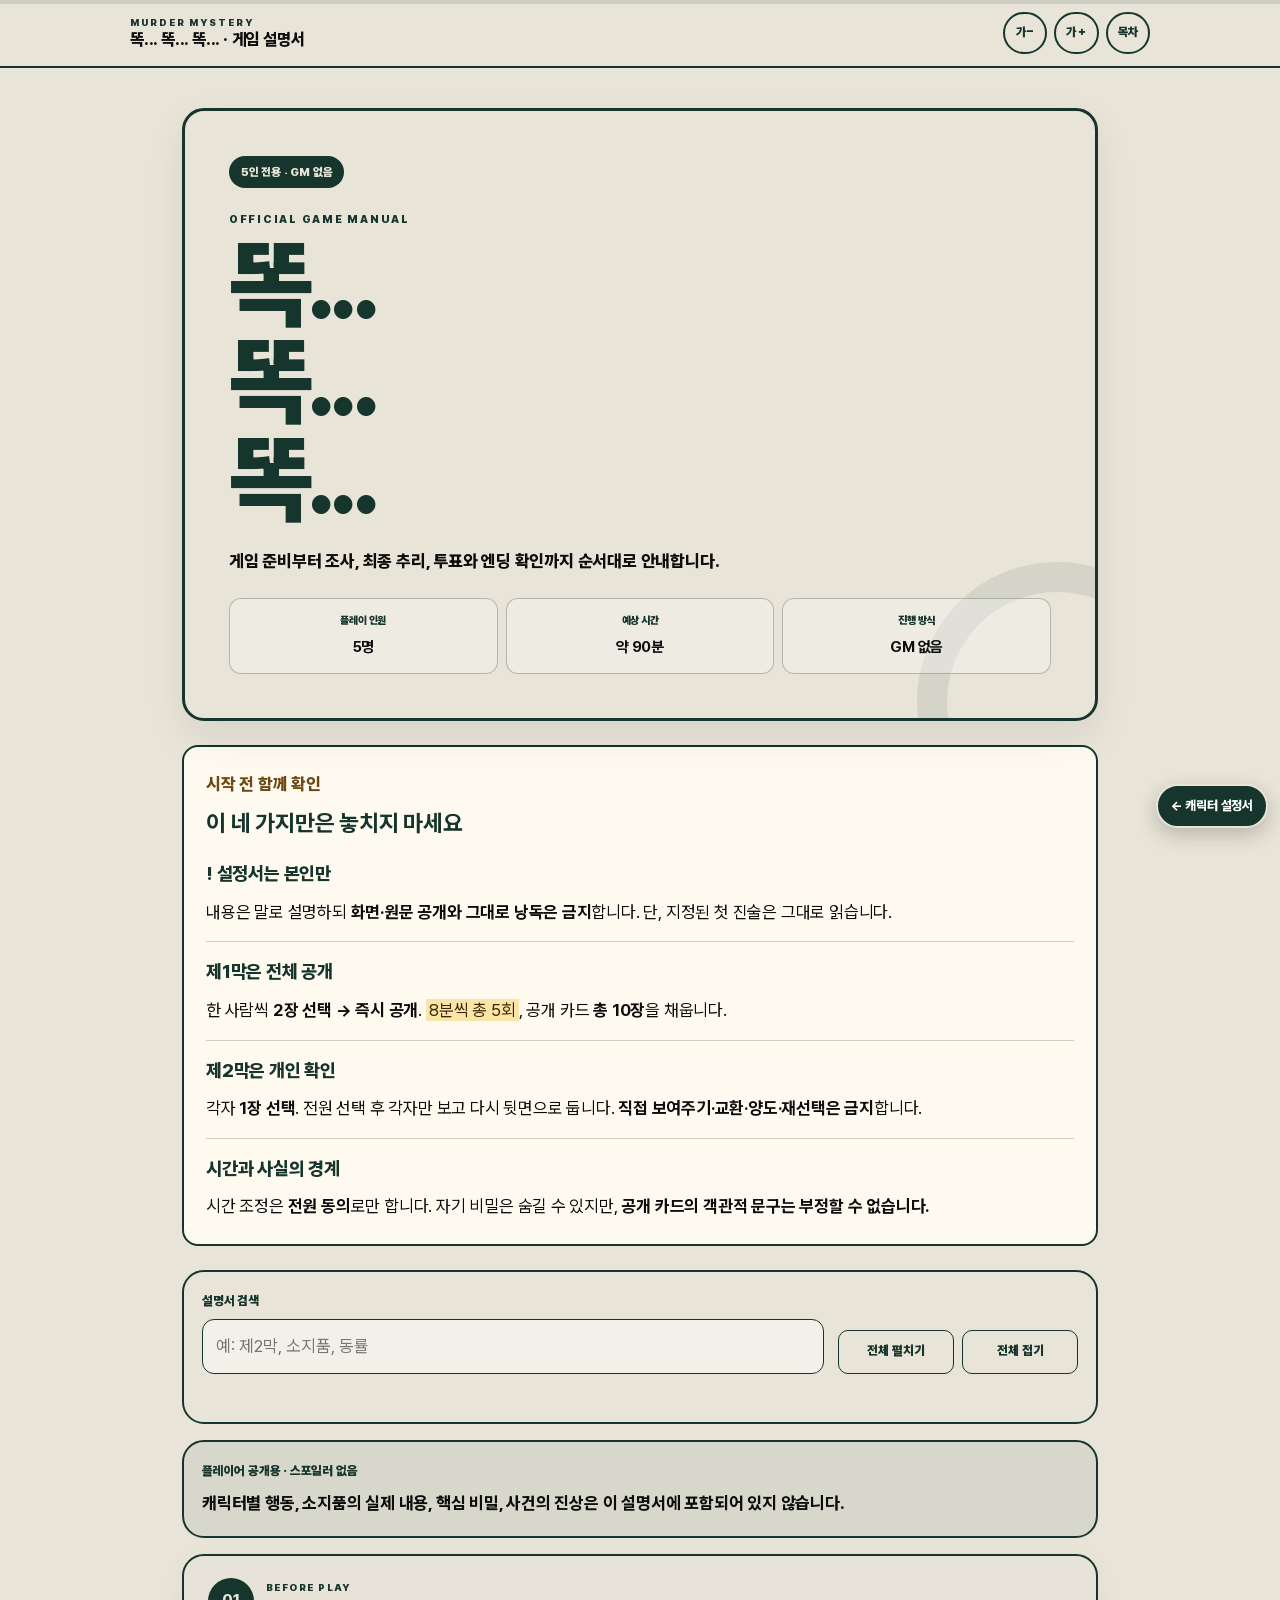
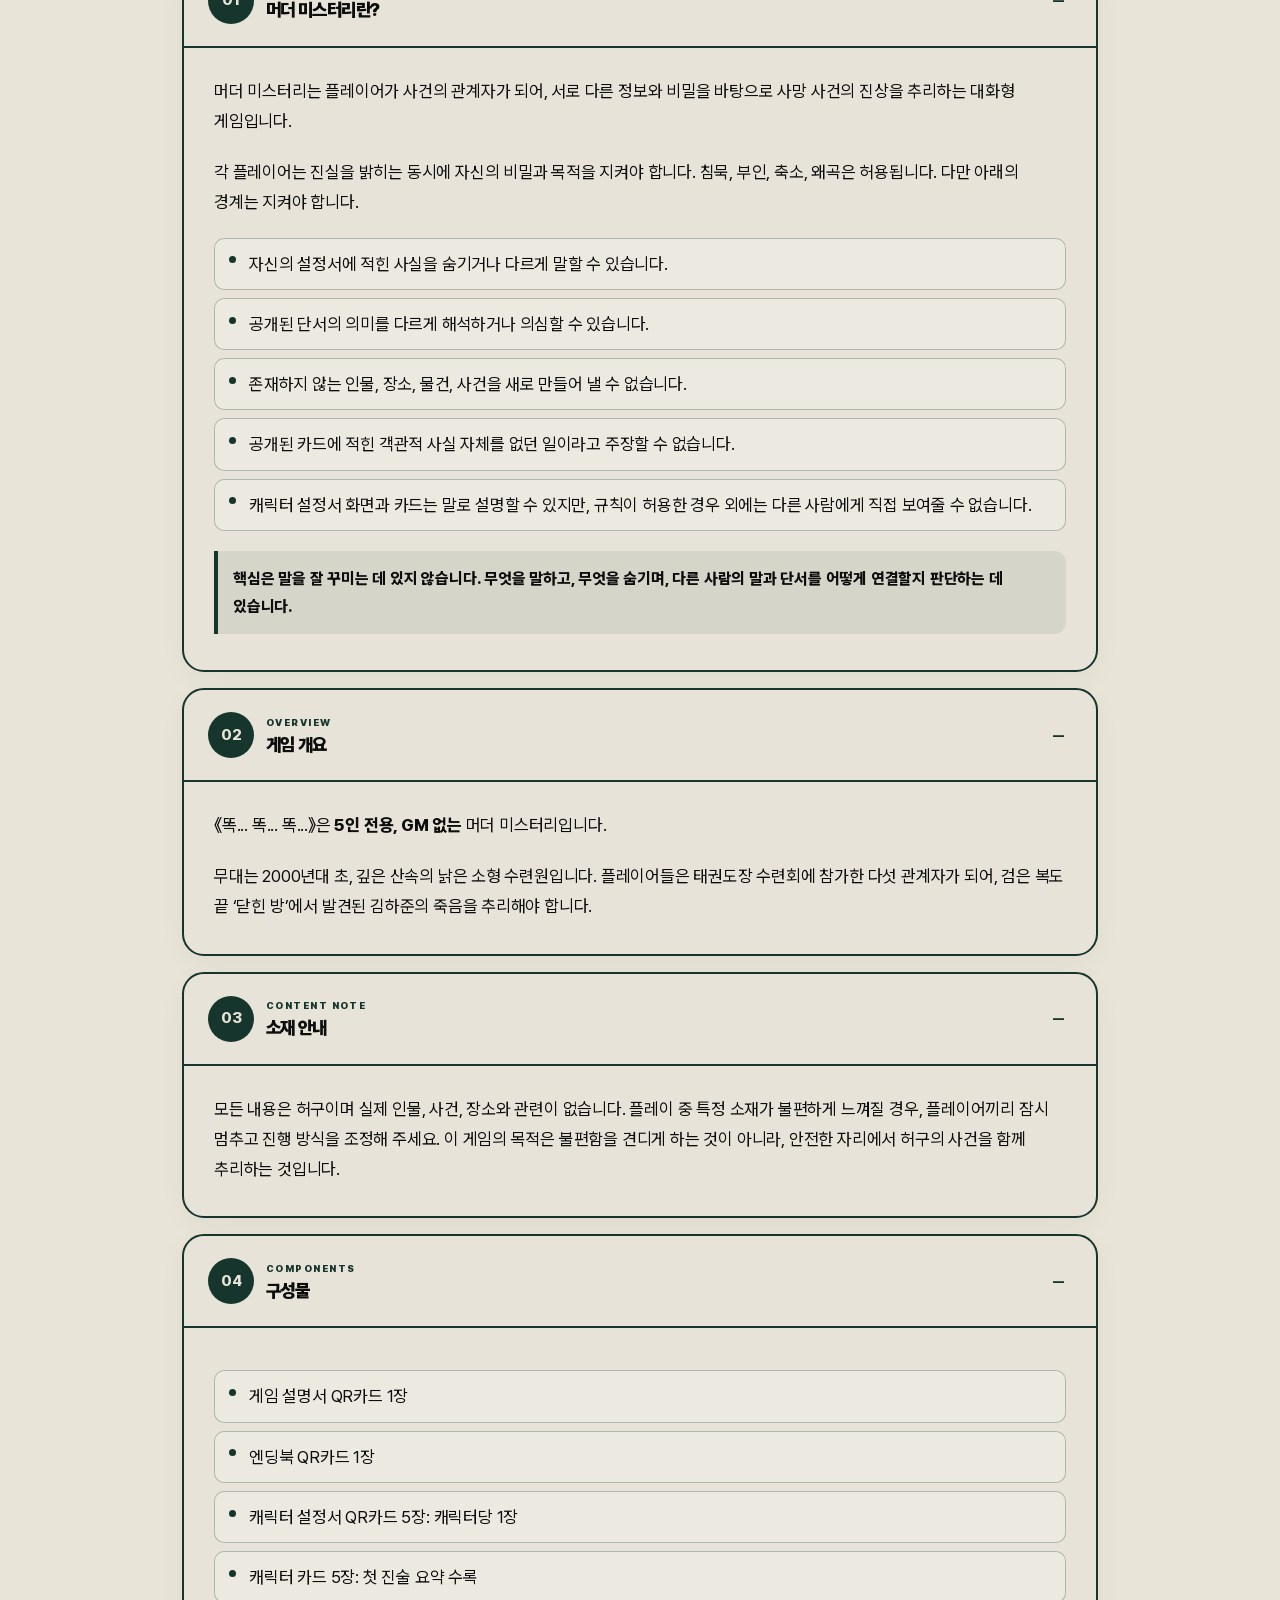
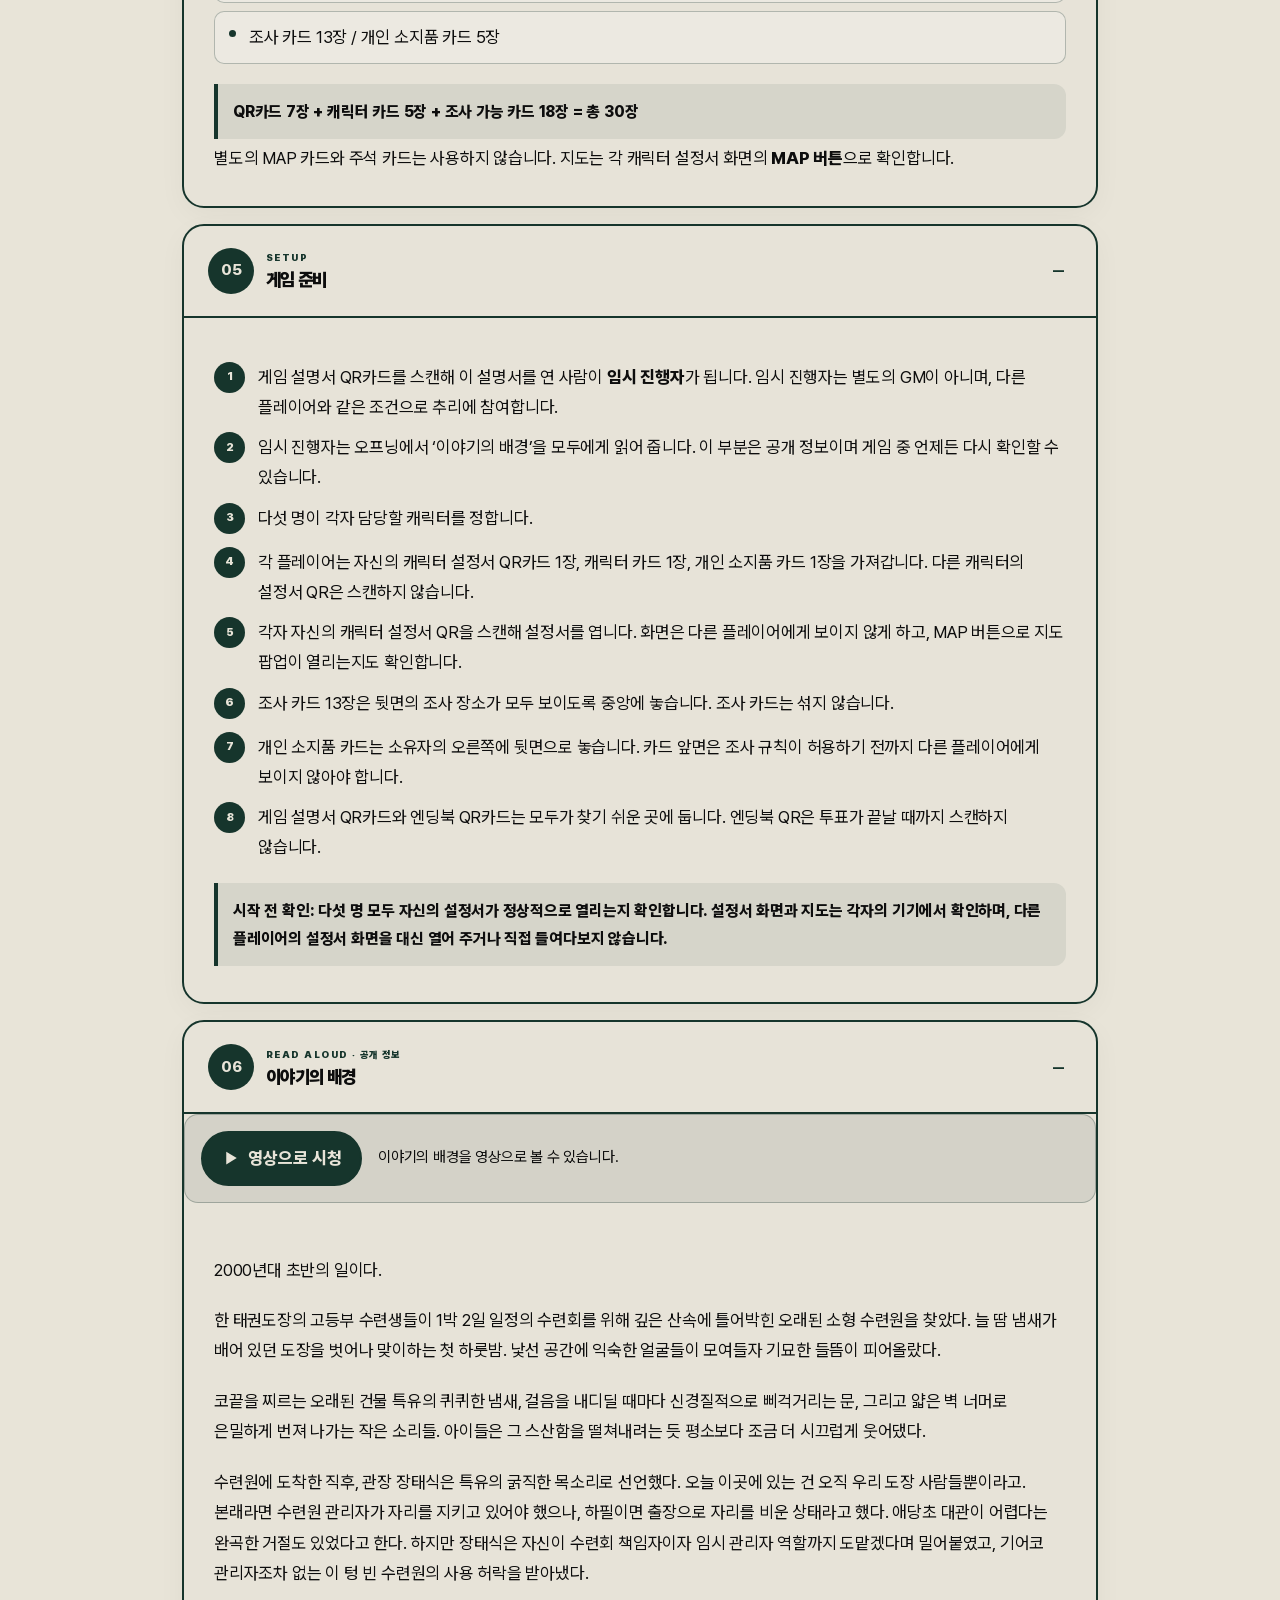
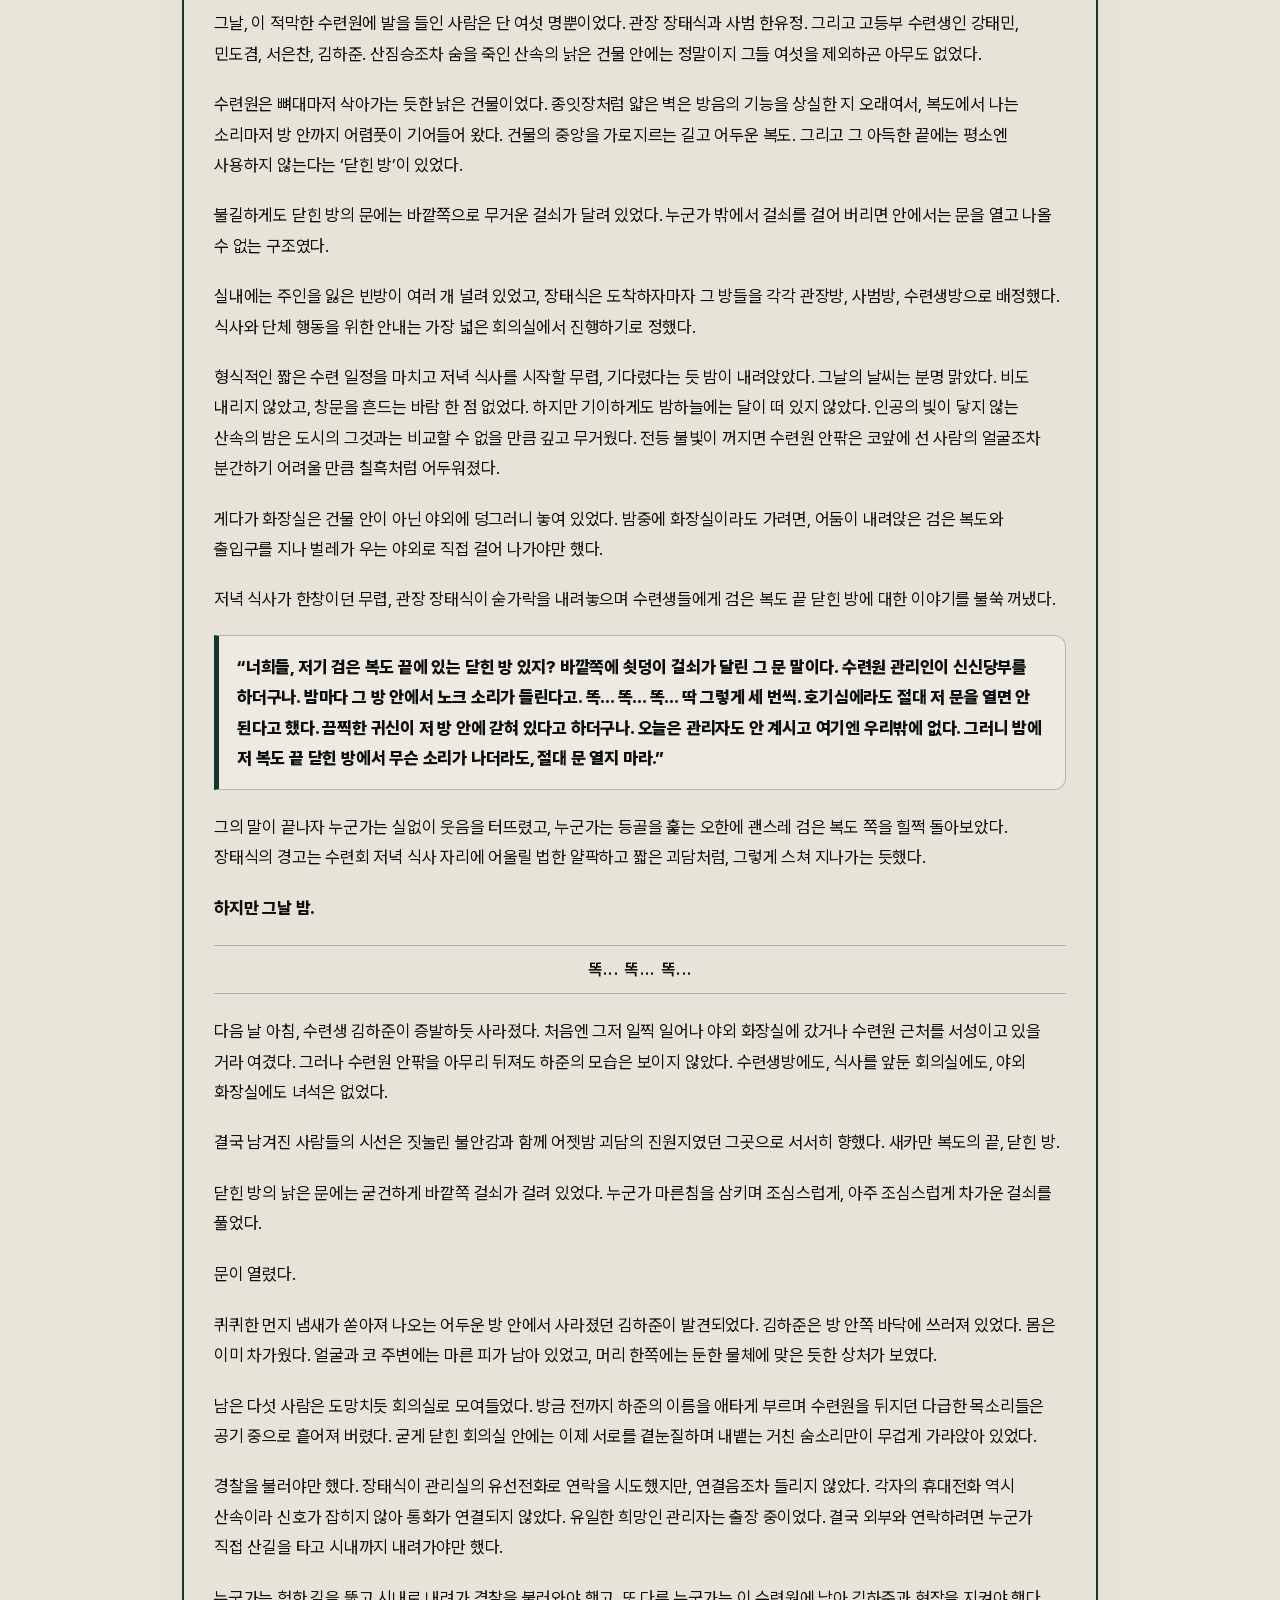
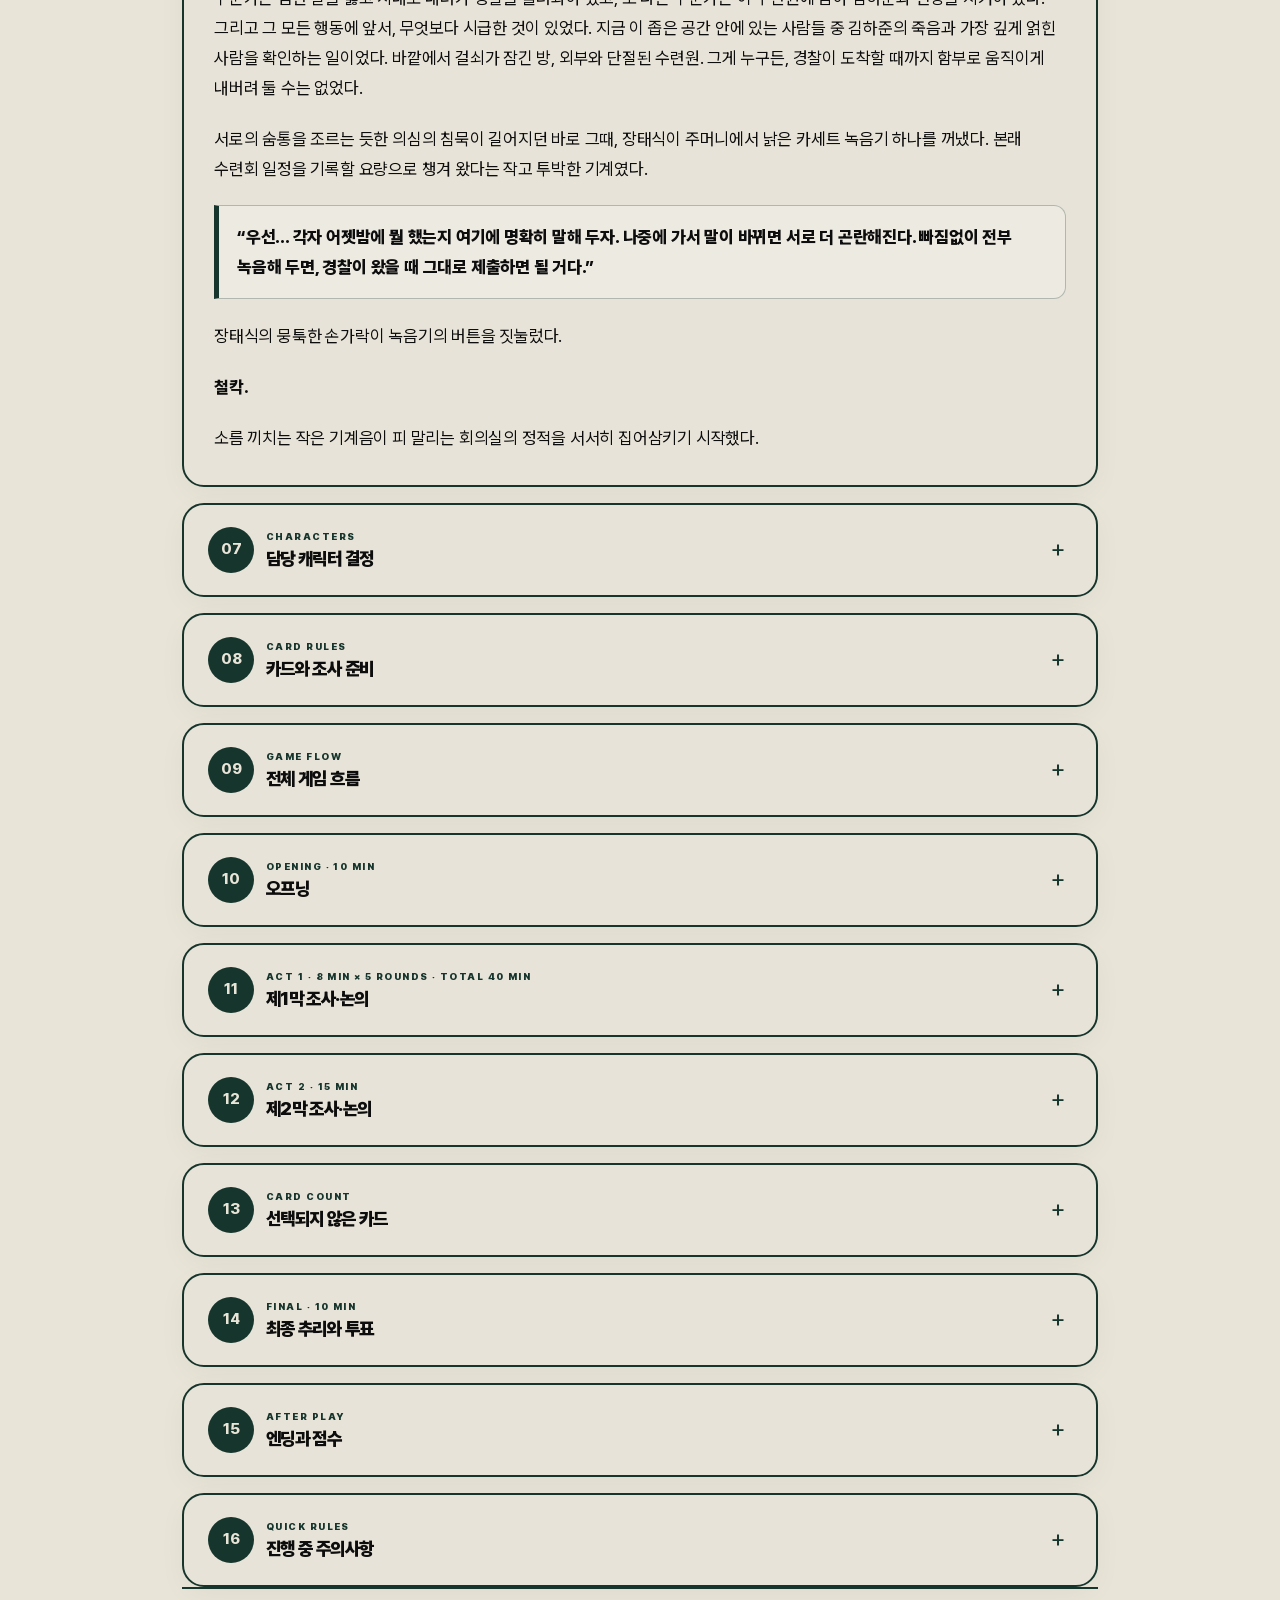
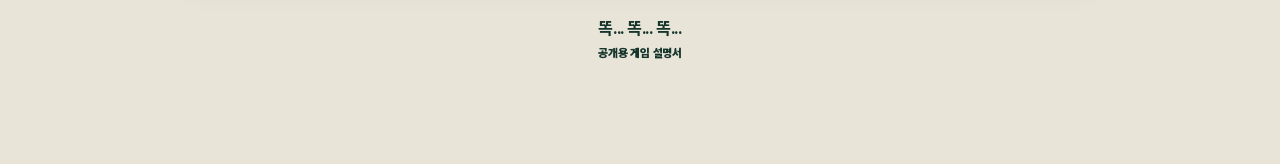
==== commit 000fd03f: "배경 영상 추가" ====
--- a/game-guide/index.html
+++ b/game-guide/index.html
@@ -9,6 +9,7 @@
   <title>똑... 똑... 똑... | 게임 설명서</title>
   <meta name="description" content="5인용 GM 없는 머더 미스터리 《똑... 똑... 똑...》 공개용 모바일 게임 설명서">
   <link rel="stylesheet" href="style.css?v=feedback-20260920">
+  <link rel="stylesheet" href="story-video.css?v=20260930-controls2">
 </head>
 <body>
   <a class="character-return" href="../index.html?from=guide" aria-label="캐릭터 설정서로 돌아가기">← 캐릭터 설정서</a>
@@ -183,6 +184,13 @@
           <span class="toggle-mark" aria-hidden="true">−</span>
         </button>
         <div class="section-content" id="story-content">
+          <div class="story-video-entry">
+            <button class="story-video-open" id="storyVideoOpen" type="button" aria-haspopup="dialog" aria-controls="storyVideoModal" aria-expanded="false">
+              <svg width="18" height="18" viewBox="0 0 24 24" fill="currentColor" aria-hidden="true"><path d="M7 3.5v17L21 12z"/></svg>
+              영상으로 시청
+            </button>
+            <p>이야기의 배경을 영상으로 볼 수 있습니다.</p>
+          </div>
           <div class="prose">
         <div class="story">
           <p>2000년대 초반의 일이다.</p>
@@ -464,6 +472,7 @@
         </ol>
         <h3>점수 계산 · 5분 · 선택 규칙</h3>
         <p>점수는 사건의 진실을 확인한 뒤 각 설정서의 목적을 기준으로 계산합니다.</p>
+        <p><strong>목표 달성 여부는 최종 투표가 확정될 때까지의 발언과 행동을 기준으로 판정합니다.</strong> 엔딩 확인과 비밀 공개에서 새롭게 알게 된 내용은 점수에 반영하지 않습니다.</p>
         <p>‘특정 인물에게 핵심 비밀 두 가지가 모두 들키지 않는다’는 목표는 두 비밀이 모두 정확히 간파되었을 때만 실패합니다. 상대가 0개 또는 1개만 알아냈다면 성공입니다. 문장을 그대로 맞힐 필요는 없지만, 비밀이 사건에서 어떤 의미였는지 설명할 수 있어야 ‘간파’로 인정합니다.</p>
         <p>가장 높은 점수를 얻은 플레이어가 ‘최고 추리자’입니다. 동점은 공동 우승입니다.</p></div>
         </div>
@@ -497,5 +506,35 @@
   </main>
   <button class="back-to-top" id="backToTop" type="button" tabindex="-1" aria-hidden="true" aria-label="맨 위로 이동">↑</button>
   <script src="script.js"></script>
+
+  <dialog class="story-video-modal" id="storyVideoModal" aria-labelledby="storyVideoTitle">
+    <div class="story-video-panel" id="storyVideoPanel">
+      <div class="story-video-header">
+        <div><p>똑... 똑... 똑...</p><h2 id="storyVideoTitle">이야기의 배경</h2></div>
+        <button class="story-video-close" id="storyVideoClose" type="button" aria-label="영상 닫기" autofocus>닫기 ×</button>
+      </div>
+      <div class="story-video-screen">
+        <video class="story-video-player" id="storyVideo" playsinline preload="none" aria-label="똑똑똑 이야기의 배경 영상">
+          이 브라우저에서는 영상을 재생할 수 없습니다. 설명서의 배경 이야기를 읽어 주세요.
+        </video>
+      </div>
+      <div class="story-video-footer">
+        <p class="story-video-status" id="storyVideoStatus" role="status" aria-live="polite"></p>
+        <input class="story-video-seek" id="storyVideoSeek" type="range" min="0" max="1" step="1" value="0" aria-label="영상 재생 위치" aria-valuetext="0:00 / --:--" disabled>
+        <div class="story-video-controls" role="group" aria-label="영상 재생 조작">
+          <button class="story-video-control" id="storyVideoPlay" type="button" aria-label="재생" title="재생" disabled>
+            <svg viewBox="0 0 24 24" fill="currentColor" aria-hidden="true"><path class="story-video-play-icon" d="M7 3.5v17L21 12z"/><g class="story-video-pause-icon"><rect x="5" y="4" width="5" height="16" rx="1"/><rect x="14" y="4" width="5" height="16" rx="1"/></g></svg>
+          </button>
+          <div class="story-video-time" aria-label="현재 시간 및 전체 길이"><span id="storyVideoCurrentTime">0:00</span><span aria-hidden="true">/</span><span id="storyVideoDuration">--:--</span></div>
+          <button class="story-video-control" id="storyVideoMute" type="button" aria-label="음소거" aria-pressed="false" title="음소거">
+            <svg viewBox="0 0 24 24" fill="none" stroke="currentColor" stroke-width="1.8" stroke-linecap="round" stroke-linejoin="round" aria-hidden="true"><path d="M11 4 6 8H3v8h3l5 4z"/><g class="story-video-sound-icon"><path d="M15 8a6 6 0 0 1 0 8M18 5a10 10 0 0 1 0 14"/></g><g class="story-video-muted-icon"><path d="m16 9 6 6m0-6-6 6"/></g></svg>
+          </button>
+          <button class="story-video-fullscreen" id="storyVideoFullscreen" type="button" aria-pressed="false" disabled>전체화면</button>
+        </div>
+      </div>
+    </div>
+  </dialog>
+  <script src="story-video-config.js?v=20260930"></script>
+  <script src="story-video.js?v=20260930-controls2"></script>
 </body>
 </html>
--- a/game-guide/story-video.css
+++ b/game-guide/story-video.css
@@ -0,0 +1,144 @@
+.story-video-entry {
+  display: flex;
+  flex-wrap: wrap;
+  align-items: center;
+  gap: 10px 16px;
+  margin: 0 0 24px;
+  padding: 16px;
+  background: var(--navy-soft);
+  border: 1px solid var(--navy-mid);
+  border-radius: 14px;
+}
+.story-video-open {
+  display: inline-flex;
+  align-items: center;
+  justify-content: center;
+  gap: 9px;
+  min-height: 48px;
+  padding: 10px 18px;
+  color: var(--paper);
+  background: var(--navy);
+  border: 2px solid var(--navy);
+  border-radius: 999px;
+  font-weight: 800;
+  cursor: pointer;
+}
+.story-video-entry p { margin: 0; font-size: .88em; line-height: 1.6; }
+.story-video-open svg { flex: none; }
+html.story-video-is-open { overflow: hidden; scrollbar-gutter: stable; }
+.story-video-modal {
+  position: fixed;
+  inset: 0;
+  width: min(760px, calc(100% - 24px));
+  max-width: none;
+  max-height: calc(100vh - 24px);
+  max-height: calc(100dvh - 24px);
+  margin: auto;
+  padding: 0;
+  overflow: auto;
+  overscroll-behavior: contain;
+  color: var(--ink);
+  background: var(--paper);
+  border: 2px solid var(--navy);
+  border-radius: 18px;
+  box-shadow: 0 24px 80px #0008;
+}
+.story-video-modal:not([open]) { display: none; }
+.story-video-modal::backdrop { background: rgba(4, 12, 9, .84); }
+.story-video-panel { display: flex; flex-direction: column; min-height: 0; background: var(--paper); }
+.story-video-header {
+  display: flex;
+  align-items: center;
+  justify-content: space-between;
+  flex: none;
+  gap: 12px;
+  padding: 14px 16px;
+}
+.story-video-header h2 { margin: 0; font-size: 1.05rem; line-height: 1.45; }
+.story-video-header p { margin: 0 0 2px; font-size: .75rem; color: var(--navy); font-weight: 700; }
+.story-video-close, .story-video-fullscreen, .story-video-control {
+  flex: none;
+  min-height: 44px;
+  padding: 8px 13px;
+  color: var(--navy);
+  background: transparent;
+  border: 1px solid var(--navy-mid);
+  border-radius: 10px;
+  font-size: .88rem;
+  font-weight: 800;
+  cursor: pointer;
+}
+.story-video-screen { display: flex; align-items: center; justify-content: center; min-height: 0; background: #080b09; }
+.story-video-player {
+  display: block;
+  width: 100%;
+  height: min(62vh, 660px);
+  height: min(62dvh, 660px);
+  object-fit: contain;
+  background: #080b09;
+}
+.story-video-footer { flex: none; padding: 8px 16px 12px; border-top: 1px solid var(--navy-mid); }
+.story-video-status { margin: 0 0 6px; font-size: .82rem; line-height: 1.5; }
+.story-video-status:empty { display: none; }
+.story-video-controls { display: grid; grid-template-columns: 44px minmax(0, 1fr) 44px auto; align-items: center; gap: 8px; }
+.story-video-control { display: grid; place-items: center; width: 44px; height: 44px; padding: 9px; }
+.story-video-control svg { display: block; width: 22px; height: 22px; pointer-events: none; }
+.story-video-pause-icon, .story-video-muted-icon { display: none; }
+.is-playing .story-video-play-icon, .is-muted .story-video-sound-icon { display: none; }
+.is-playing .story-video-pause-icon, .is-muted .story-video-muted-icon { display: inline; }
+.story-video-time { min-width: 0; color: var(--navy); font-size: .82rem; line-height: 1.4; font-variant-numeric: tabular-nums; white-space: nowrap; }
+.story-video-time span[aria-hidden] { margin: 0 3px; opacity: .6; }
+.story-video-fullscreen { white-space: nowrap; font-size: .82rem; }
+.story-video-seek {
+  --seek-progress: 0%;
+  display: block;
+  width: 100%; height: 32px; margin: 0 0 4px; padding: 0;
+  appearance: none; -webkit-appearance: none;
+  background: transparent; cursor: pointer; accent-color: var(--navy);
+}
+.story-video-seek::-webkit-slider-runnable-track { height: 6px; border-radius: 9px; background: linear-gradient(to right, var(--navy) var(--seek-progress), var(--navy-mid) var(--seek-progress)); }
+.story-video-seek::-moz-range-track { height: 6px; border-radius: 9px; background: var(--navy-mid); }
+.story-video-seek::-moz-range-progress { height: 6px; border-radius: 9px; background: var(--navy); }
+.story-video-seek::-webkit-slider-thumb { width: 20px; height: 20px; margin-top: -7px; border: 2px solid var(--paper); border-radius: 50%; appearance: none; -webkit-appearance: none; background: var(--navy); box-shadow: 0 0 0 1px var(--navy-mid); }
+.story-video-seek::-moz-range-thumb { width: 16px; height: 16px; border: 2px solid var(--paper); border-radius: 50%; background: var(--navy); box-shadow: 0 0 0 1px var(--navy-mid); }
+.story-video-footer button:disabled, .story-video-seek:disabled { opacity: .45; cursor: default; }
+.story-video-open:focus-visible, .story-video-modal button:focus-visible, .story-video-player:focus-visible, .story-video-seek:focus-visible {
+  outline: 3px solid #9c6921;
+  outline-offset: 3px;
+}
+.story-video-panel:fullscreen { width: 100%; height: 100%; }
+.story-video-panel:-webkit-full-screen { width: 100%; height: 100%; }
+.story-video-panel:fullscreen .story-video-screen { flex: 1; }
+.story-video-panel:-webkit-full-screen .story-video-screen { flex: 1; }
+.story-video-panel:fullscreen .story-video-player { height: 100%; min-height: 0; }
+.story-video-panel:-webkit-full-screen .story-video-player { height: 100%; min-height: 0; }
+.story-video-modal.is-expanded {
+  width: 100%; max-height: none; height: 100vh; height: 100dvh;
+  margin: 0; border: 0; border-radius: 0;
+}
+.story-video-modal.is-expanded .story-video-panel { height: 100%; }
+.story-video-modal.is-expanded .story-video-screen { flex: 1; overflow: hidden; }
+.story-video-modal.is-expanded .story-video-player { height: 100%; }
+.story-video-panel:fullscreen .story-video-header, .story-video-modal.is-expanded .story-video-header {
+  padding-top: max(14px, env(safe-area-inset-top));
+}
+.story-video-panel:fullscreen .story-video-footer, .story-video-modal.is-expanded .story-video-footer {
+  padding-bottom: max(10px, env(safe-area-inset-bottom));
+}
+@media (max-width: 480px) {
+  .story-video-entry { align-items: stretch; flex-direction: column; }
+  .story-video-open { width: 100%; }
+  .story-video-header, .story-video-footer { padding-left: 12px; padding-right: 12px; }
+  .story-video-controls { gap: 6px; }
+  .story-video-time { font-size: .72rem; }
+  .story-video-fullscreen { padding-left: 10px; padding-right: 10px; }
+}
+@media (max-height: 480px) and (orientation: landscape) {
+  .story-video-header { padding-top: 6px; padding-bottom: 6px; }
+  .story-video-footer { padding-top: 4px; padding-bottom: 4px; }
+  .story-video-player { height: calc(100dvh - 184px); }
+}
+@media (max-height: 650px) and (orientation: portrait) {
+  .story-video-player { height: max(100px, calc(100dvh - 230px)); }
+}
+@media print { .story-video-entry, .story-video-modal { display: none !important; } }
